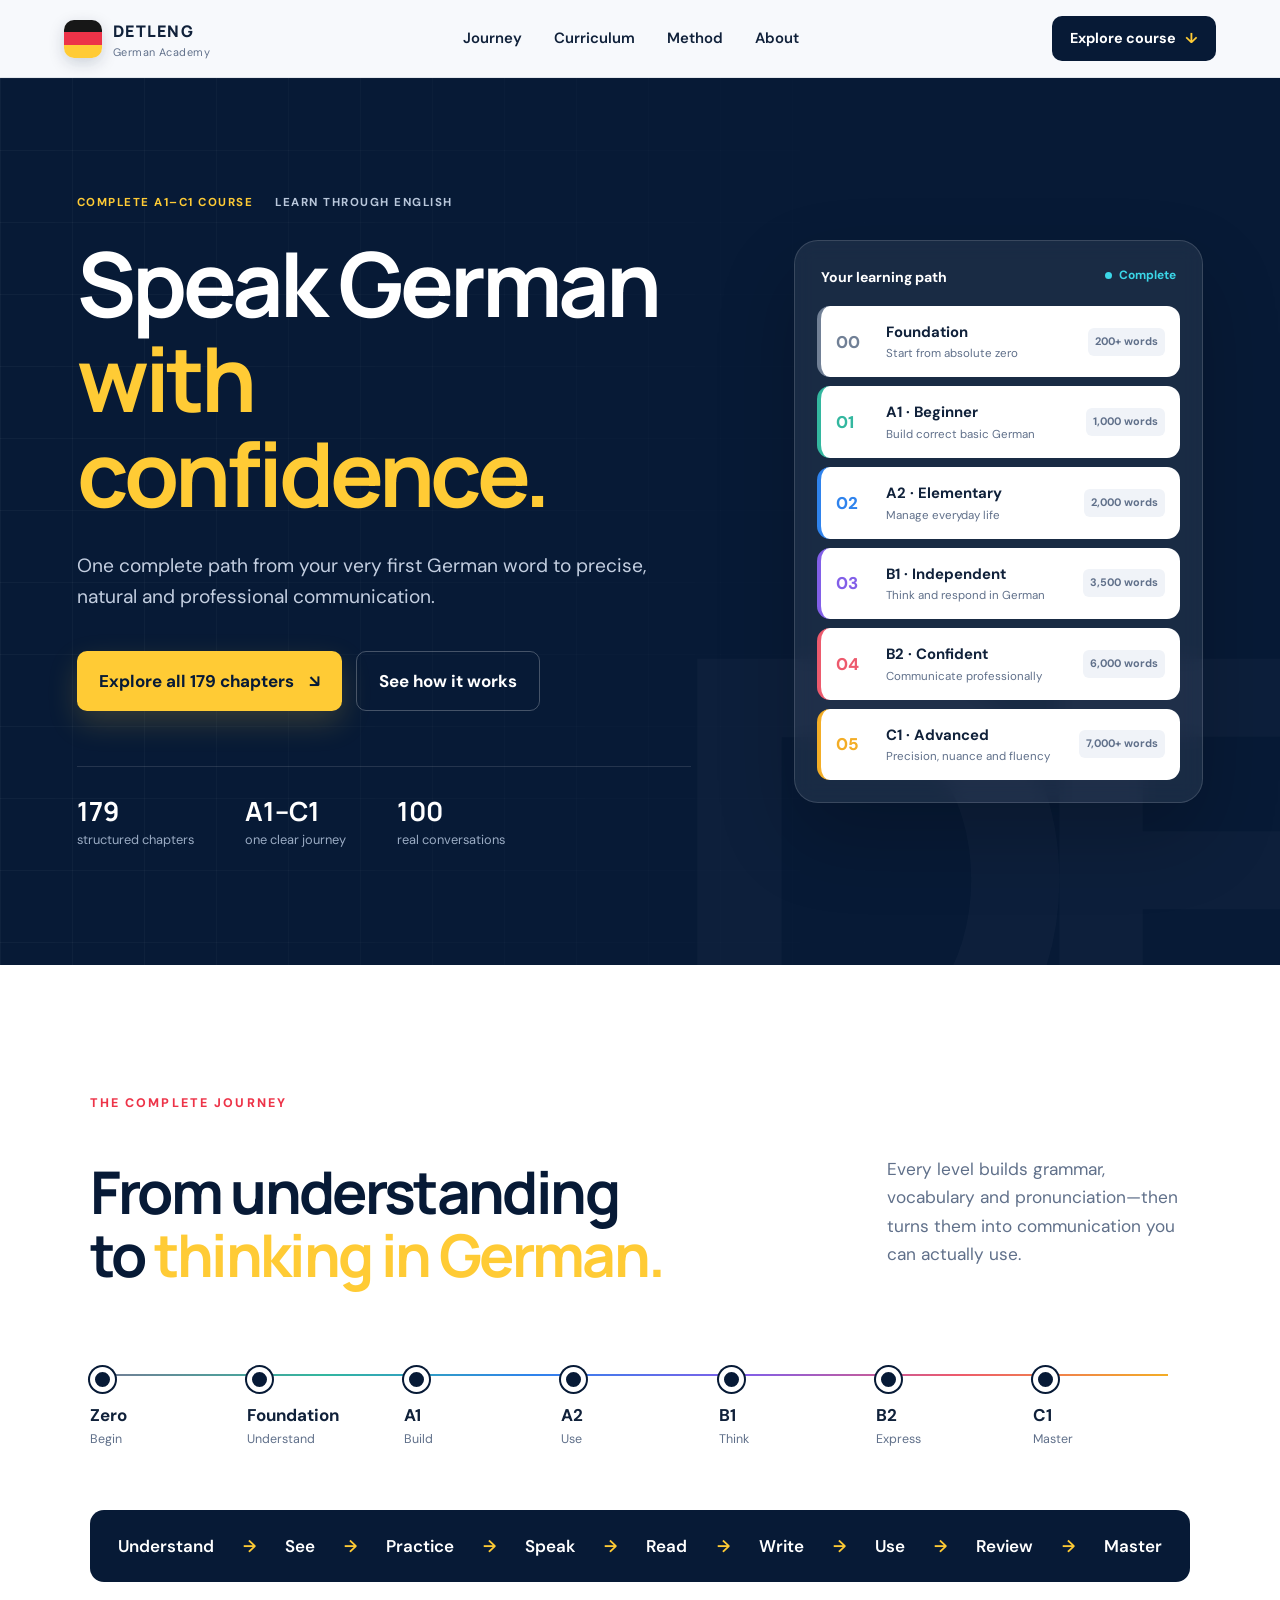
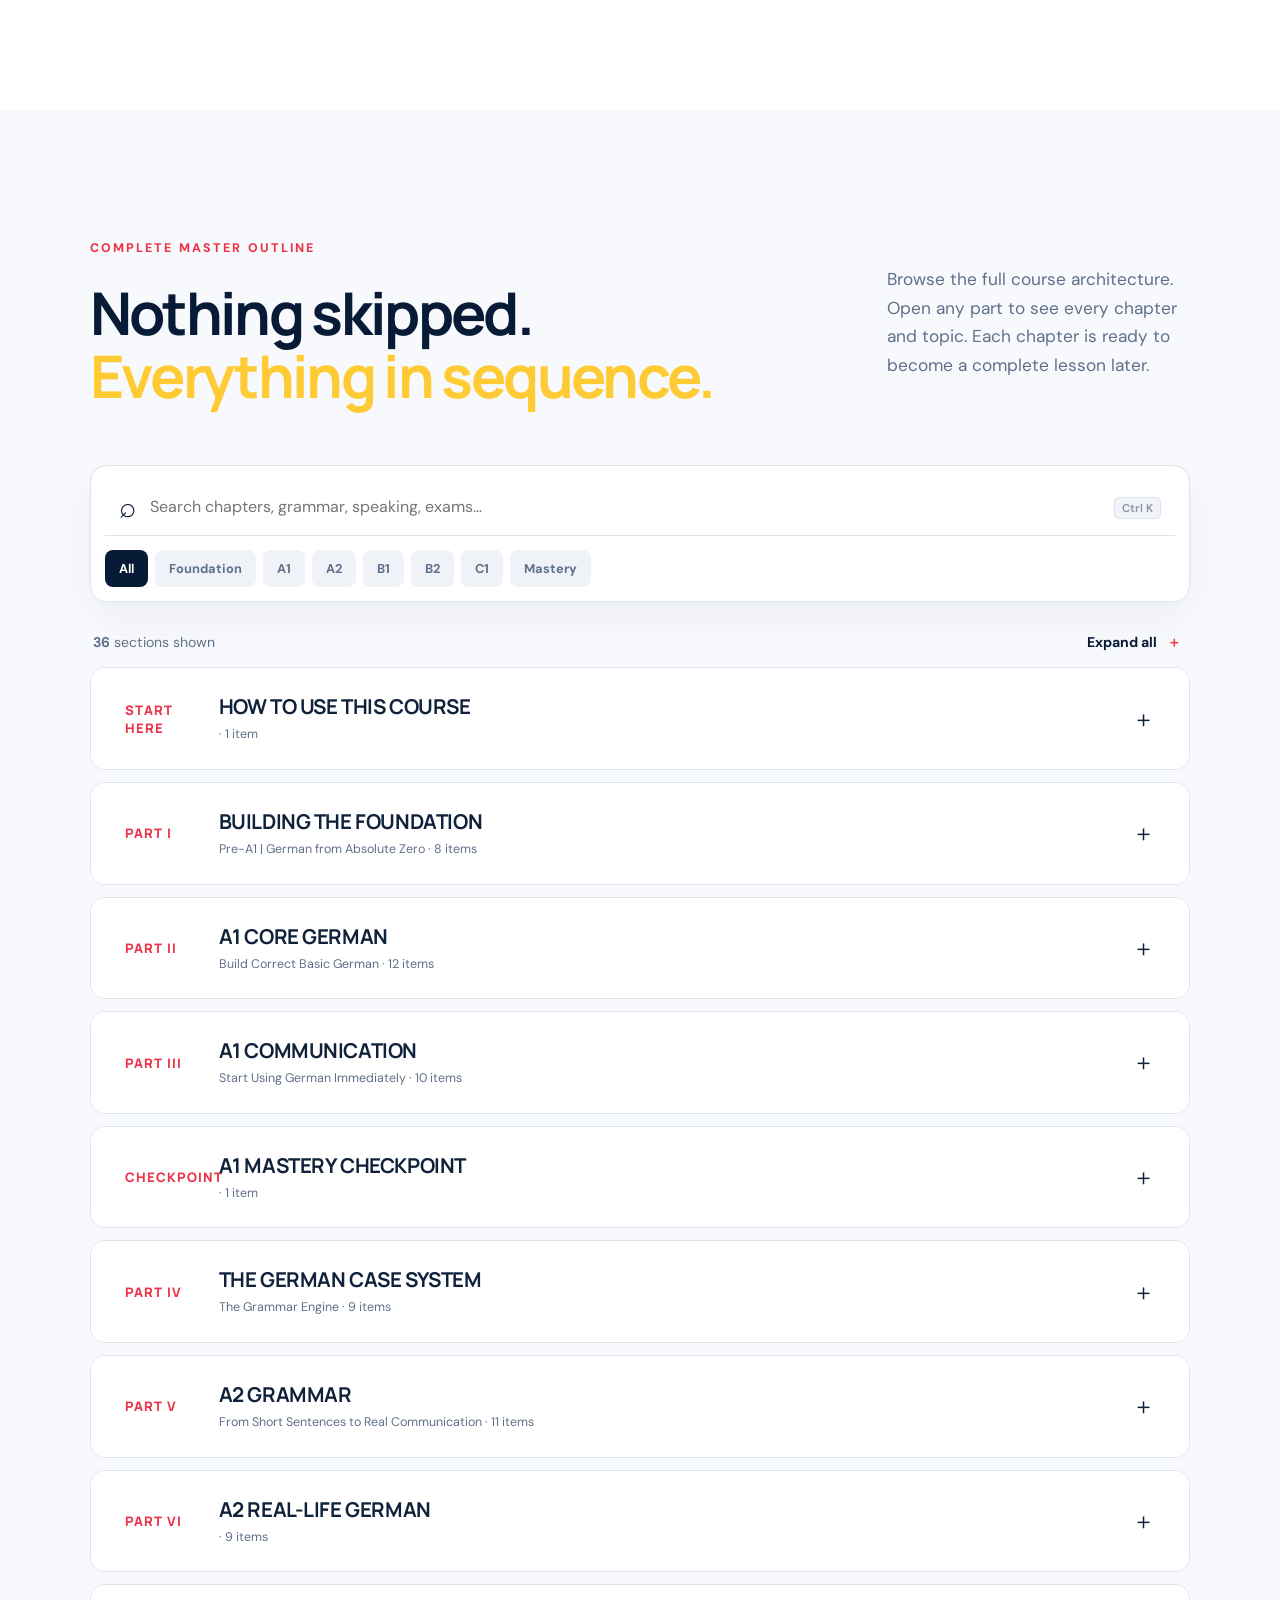
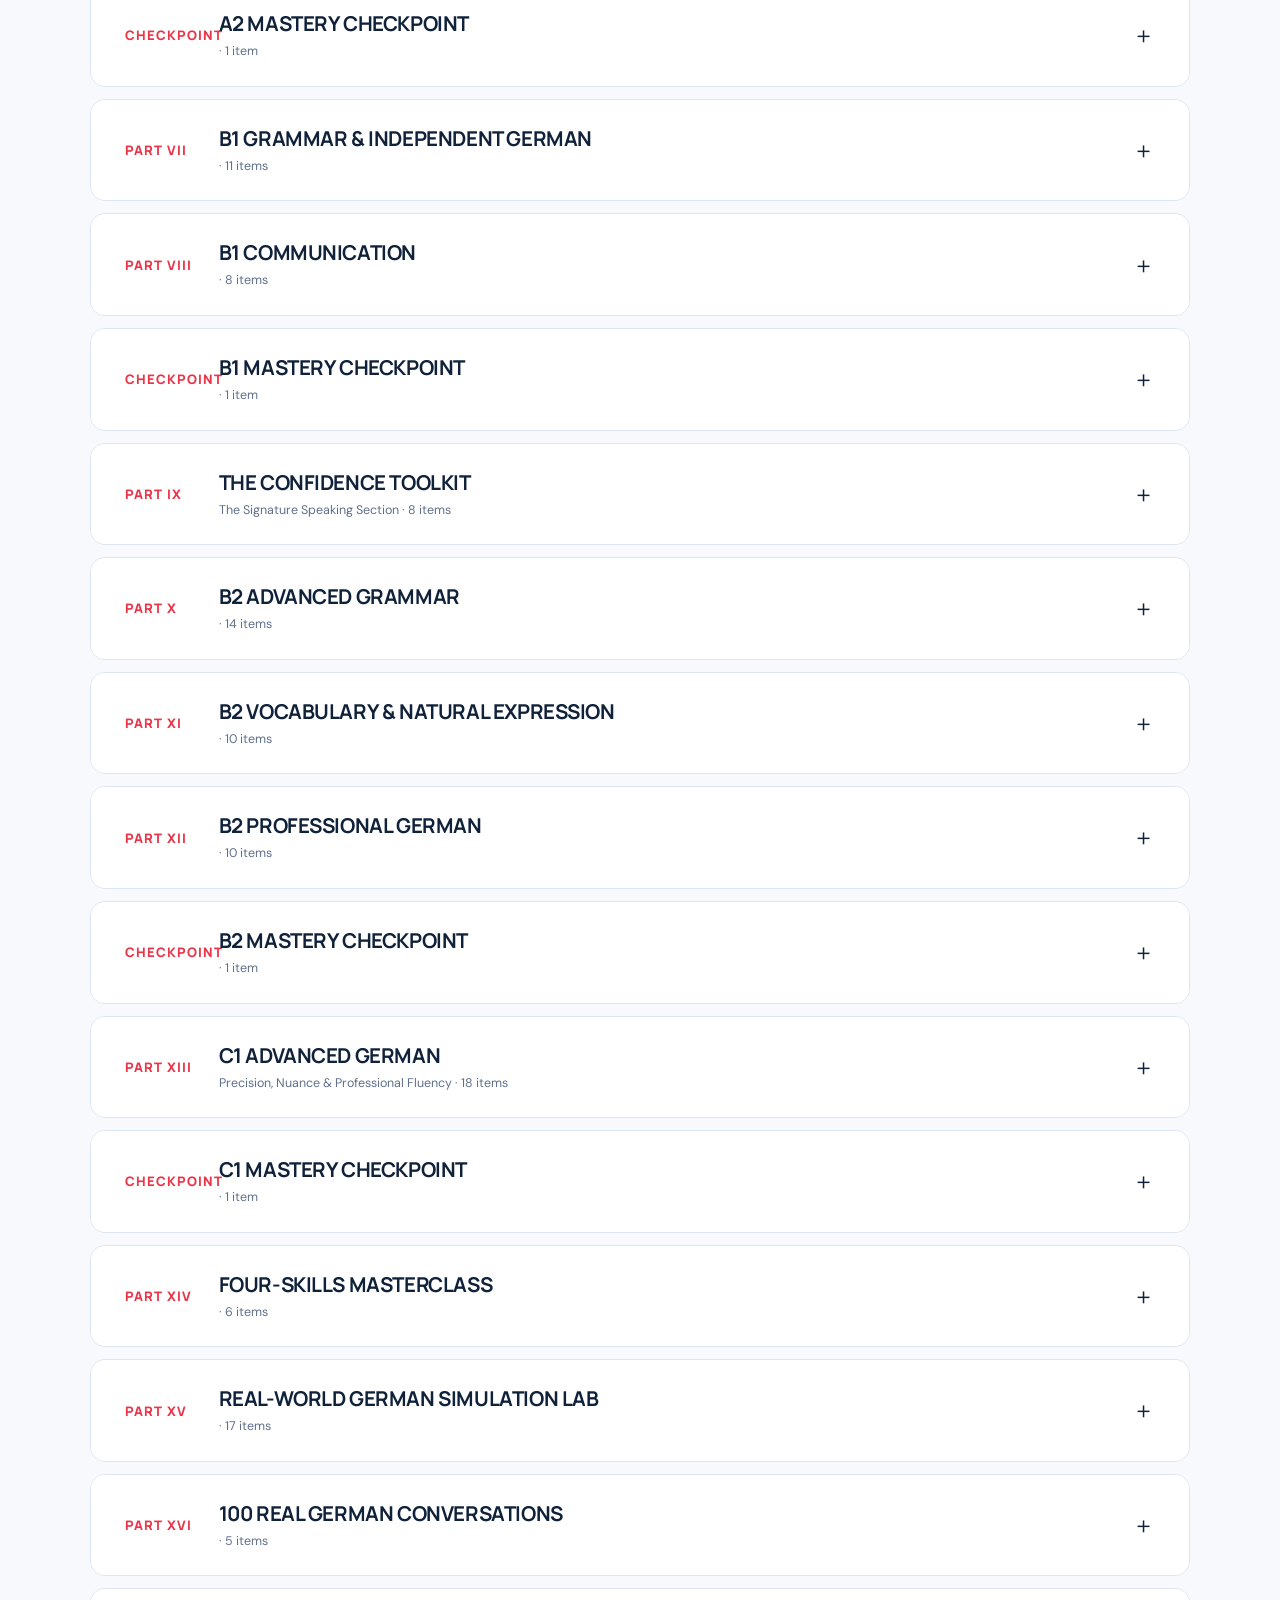
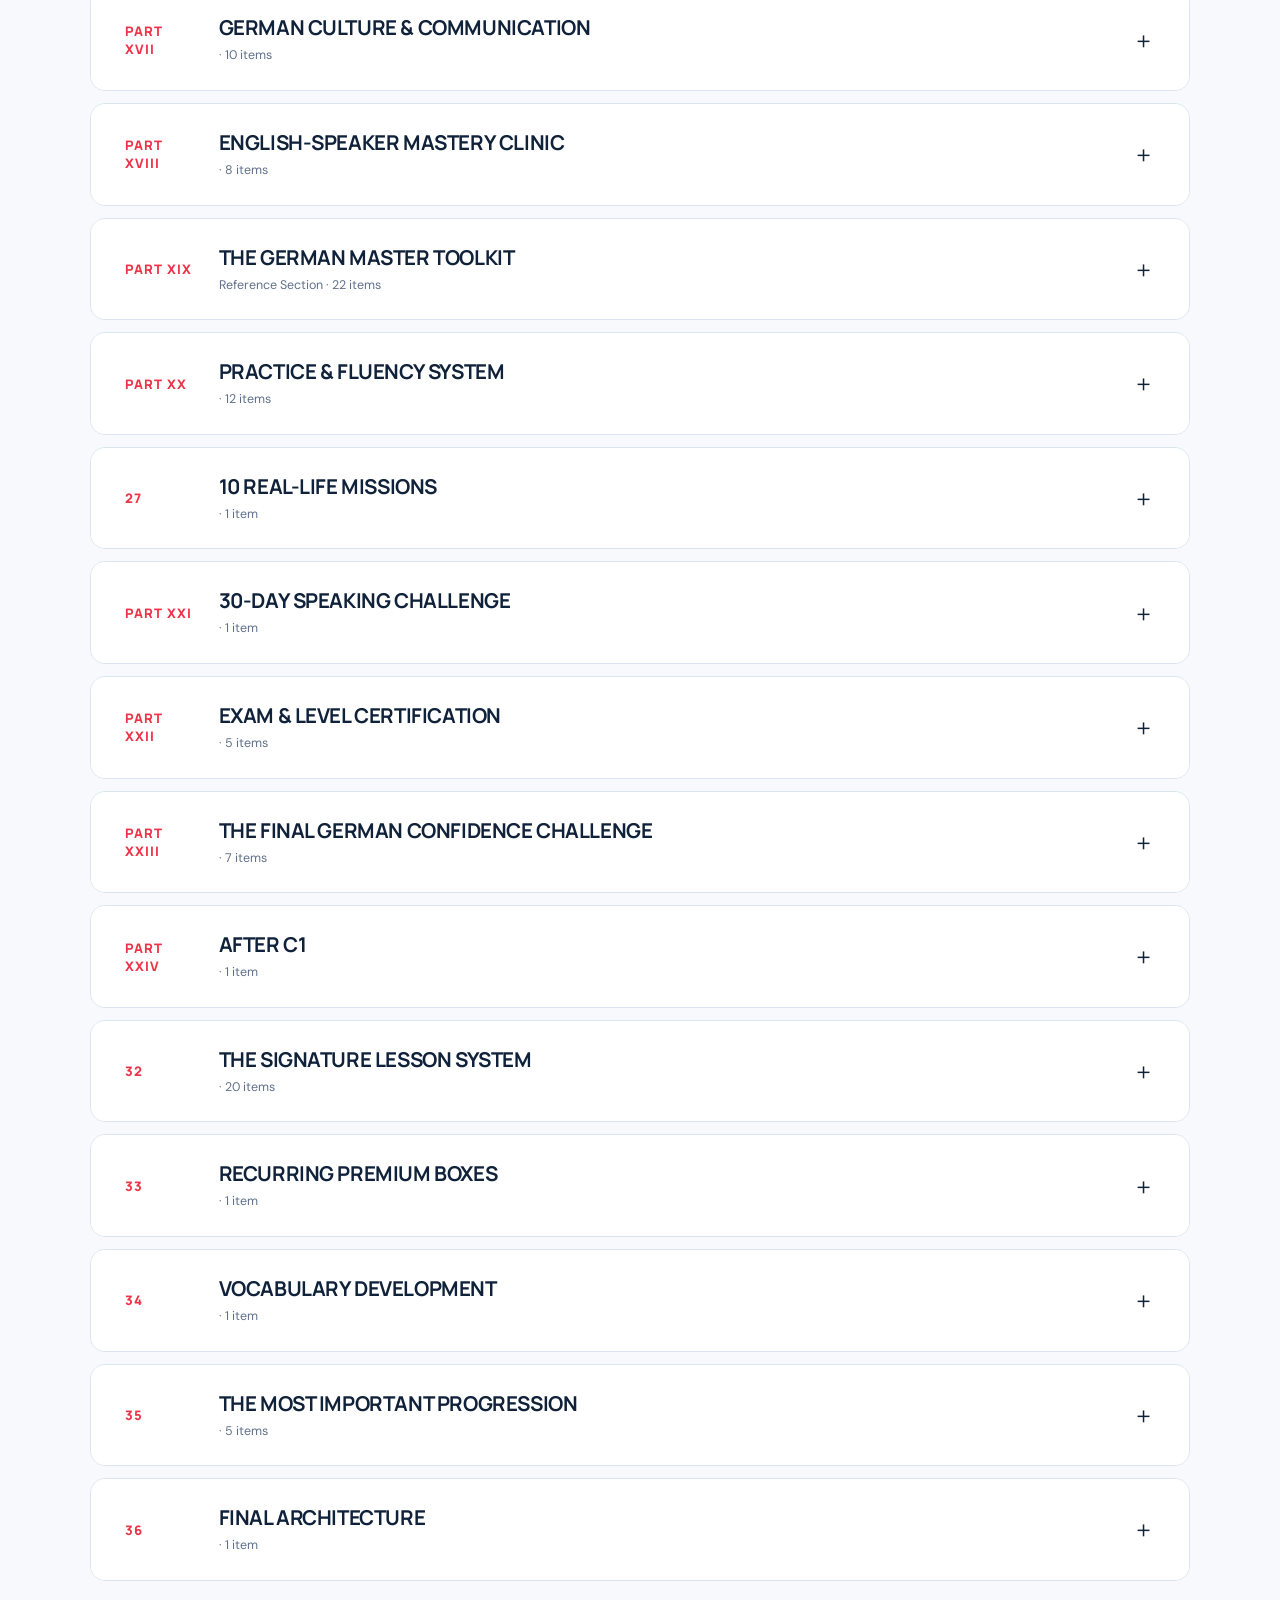
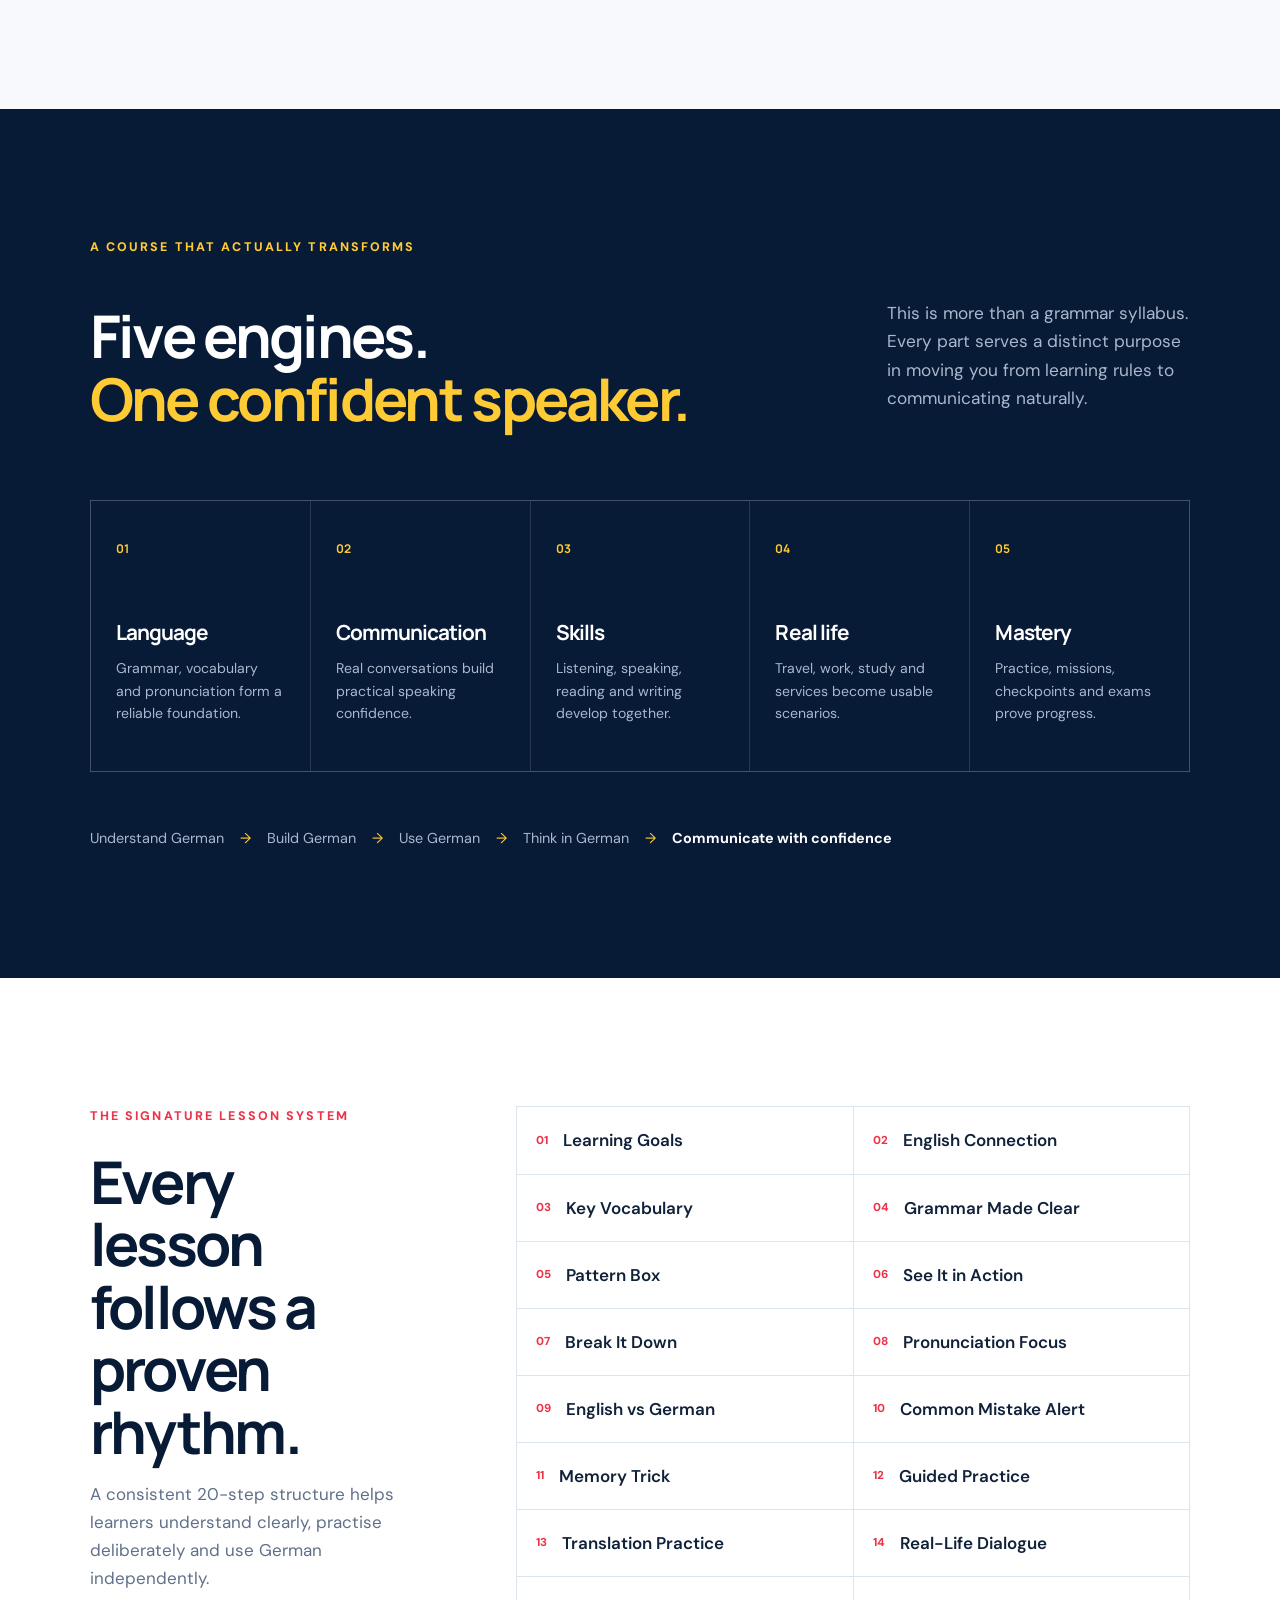
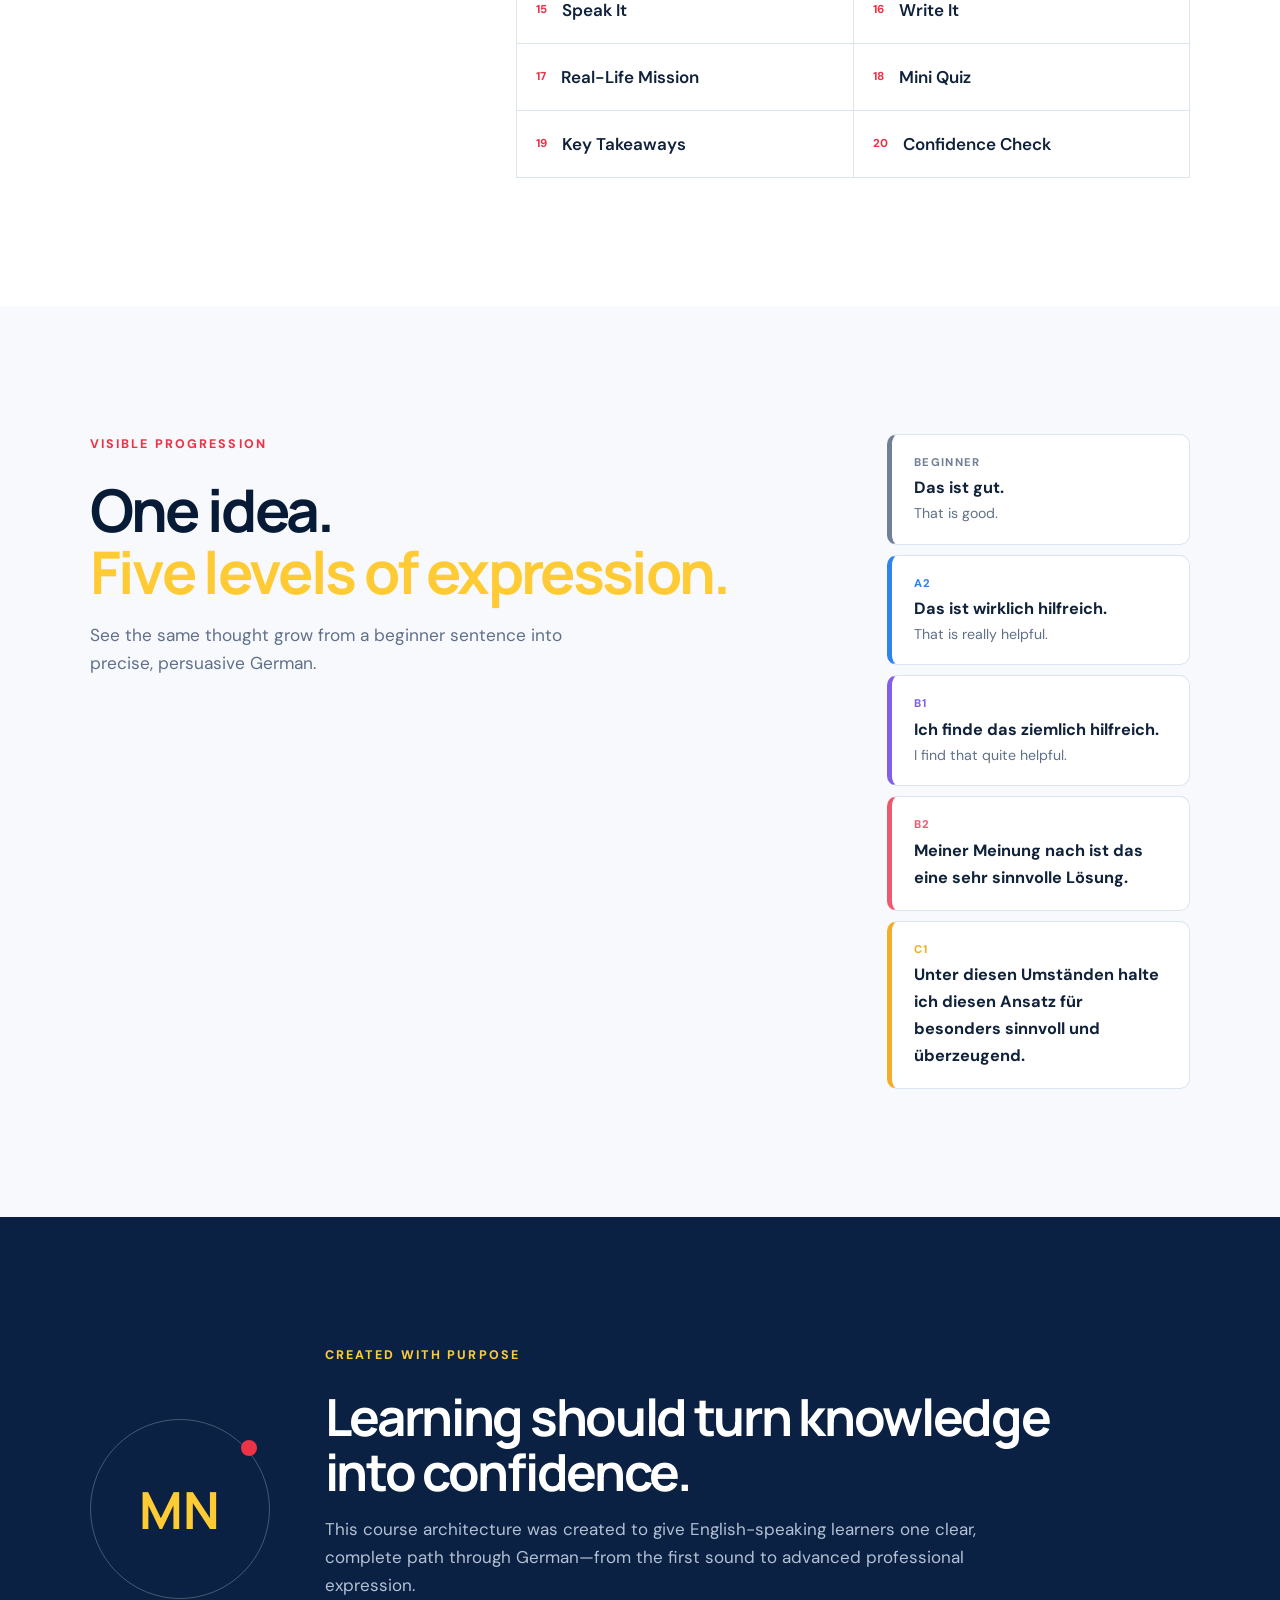
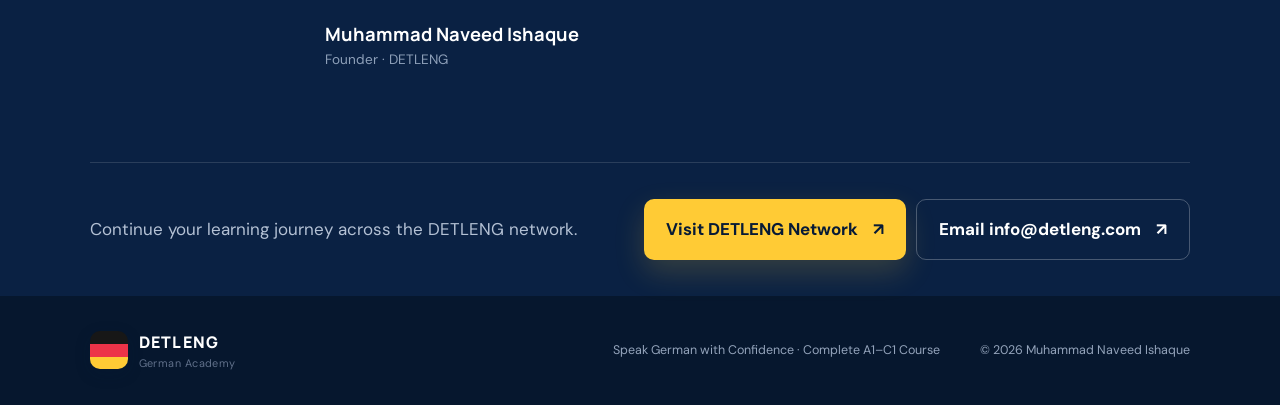
==== index.html @ 5bb96dc5 "Launch Speak German with Confidence A1-C1 course website" ====
<!doctype html>
<html lang="en">
<head>
  <meta charset="UTF-8">
  <meta name="viewport" content="width=device-width, initial-scale=1.0">
  <meta name="description" content="Speak German with Confidence — the complete A1–C1 German learning roadmap through English.">
  <meta name="theme-color" content="#071a36">
  <title>Speak German with Confidence | DETLENG</title>
  <link rel="preconnect" href="https://fonts.googleapis.com">
  <link rel="preconnect" href="https://fonts.gstatic.com" crossorigin>
  <link href="https://fonts.googleapis.com/css2?family=DM+Sans:wght@400;500;600;700&family=Manrope:wght@600;700;800&display=swap" rel="stylesheet">
  <link rel="icon" type="image/svg+xml" href="data:image/svg+xml,%3Csvg xmlns='http://www.w3.org/2000/svg' viewBox='0 0 64 64'%3E%3Crect width='64' height='64' rx='16' fill='%23071a36'/%3E%3Cpath d='M13 17h38v10H13z' fill='%23ffca28'/%3E%3Cpath d='M13 27h38v10H13z' fill='%23ef3340'/%3E%3Cpath d='M13 37h38v10H13z' fill='%23f8fafc'/%3E%3C/svg%3E">
  <link rel="stylesheet" href="styles.css">
</head>
<body>
  <a class="skip-link" href="#curriculum">Skip to course outline</a>
  <header class="site-header">
    <a class="brand" href="#top" aria-label="Speak German with Confidence home">
      <span class="brand-mark" aria-hidden="true"><i></i><i></i><i></i></span>
      <span><b>DETLENG</b><small>German Academy</small></span>
    </a>
    <nav aria-label="Primary navigation">
      <a href="#journey">Journey</a>
      <a href="#curriculum">Curriculum</a>
      <a href="#method">Method</a>
      <a href="#about">About</a>
    </nav>
    <a class="header-cta" href="#curriculum">Explore course <span>↓</span></a>
  </header>

  <main id="top">
    <section class="hero" aria-labelledby="hero-title">
      <div class="hero-grid" aria-hidden="true"></div>
      <div class="hero-copy">
        <div class="eyebrow"><span>Complete A1–C1 course</span><span>Learn through English</span></div>
        <h1 id="hero-title">Speak German<br><em>with confidence.</em></h1>
        <p class="hero-lead">One complete path from your very first German word to precise, natural and professional communication.</p>
        <div class="hero-actions">
          <a class="btn btn-primary" href="#curriculum">Explore all 179 chapters <span>↘</span></a>
          <a class="btn btn-ghost" href="#journey">See how it works</a>
        </div>
        <div class="hero-proof" aria-label="Course highlights">
          <div><strong>179</strong><span>structured chapters</span></div>
          <div><strong>A1–C1</strong><span>one clear journey</span></div>
          <div><strong>100</strong><span>real conversations</span></div>
        </div>
      </div>
      <aside class="hero-panel" aria-label="Learning path preview">
        <div class="panel-head"><span>Your learning path</span><span class="live-dot">Complete</span></div>
        <div class="level-stack">
          <div class="level-card foundation"><span>00</span><div><b>Foundation</b><small>Start from absolute zero</small></div><i>200+ words</i></div>
          <div class="level-card a1"><span>01</span><div><b>A1 · Beginner</b><small>Build correct basic German</small></div><i>1,000 words</i></div>
          <div class="level-card a2"><span>02</span><div><b>A2 · Elementary</b><small>Manage everyday life</small></div><i>2,000 words</i></div>
          <div class="level-card b1"><span>03</span><div><b>B1 · Independent</b><small>Think and respond in German</small></div><i>3,500 words</i></div>
          <div class="level-card b2"><span>04</span><div><b>B2 · Confident</b><small>Communicate professionally</small></div><i>6,000 words</i></div>
          <div class="level-card c1"><span>05</span><div><b>C1 · Advanced</b><small>Precision, nuance and fluency</small></div><i>7,000+ words</i></div>
        </div>
      </aside>
    </section>

    <section class="journey section" id="journey">
      <div class="section-kicker">The complete journey</div>
      <div class="journey-heading">
        <h2>From understanding<br>to <em>thinking in German.</em></h2>
        <p>Every level builds grammar, vocabulary and pronunciation—then turns them into communication you can actually use.</p>
      </div>
      <div class="journey-line" aria-label="Course journey">
        <div><b>Zero</b><span>Begin</span></div><div><b>Foundation</b><span>Understand</span></div><div><b>A1</b><span>Build</span></div><div><b>A2</b><span>Use</span></div><div><b>B1</b><span>Think</span></div><div><b>B2</b><span>Express</span></div><div><b>C1</b><span>Master</span></div>
      </div>
      <div class="cycle" aria-label="Learning cycle">
        <span>Understand</span><i>→</i><span>See</span><i>→</i><span>Practice</span><i>→</i><span>Speak</span><i>→</i><span>Read</span><i>→</i><span>Write</span><i>→</i><span>Use</span><i>→</i><span>Review</span><i>→</i><span>Master</span>
      </div>
    </section>

    <section class="curriculum section" id="curriculum">
      <div class="curriculum-intro">
        <div><div class="section-kicker">Complete master outline</div><h2>Nothing skipped.<br><em>Everything in sequence.</em></h2></div>
        <p>Browse the full course architecture. Open any part to see every chapter and topic. Each chapter is ready to become a complete lesson later.</p>
      </div>
      <div class="curriculum-toolbar">
        <label class="search-box"><span aria-hidden="true">⌕</span><input id="search" type="search" placeholder="Search chapters, grammar, speaking, exams…" aria-label="Search the course outline"><kbd>Ctrl K</kbd></label>
        <div class="filters" role="group" aria-label="Filter by level">
          <button class="filter active" data-filter="all">All</button>
          <button class="filter" data-filter="Foundation">Foundation</button>
          <button class="filter" data-filter="A1">A1</button>
          <button class="filter" data-filter="A2">A2</button>
          <button class="filter" data-filter="B1">B1</button>
          <button class="filter" data-filter="B2">B2</button>
          <button class="filter" data-filter="C1">C1</button>
          <button class="filter" data-filter="Mastery">Mastery</button>
        </div>
      </div>
      <div class="outline-meta"><p><strong id="visible-count">24</strong> sections shown</p><button id="expand-all" type="button">Expand all <span>＋</span></button></div>
      <div id="outline" class="outline-list" aria-live="polite"></div>
      <div id="no-results" class="no-results" hidden><b>No matching chapter found.</b><span>Try a different keyword or level.</span></div>
    </section>

    <section class="engines section" id="method">
      <div class="section-kicker light">A course that actually transforms</div>
      <div class="engines-head"><h2>Five engines.<br><em>One confident speaker.</em></h2><p>This is more than a grammar syllabus. Every part serves a distinct purpose in moving you from learning rules to communicating naturally.</p></div>
      <div class="engine-grid">
        <article><span>01</span><h3>Language</h3><p>Grammar, vocabulary and pronunciation form a reliable foundation.</p></article>
        <article><span>02</span><h3>Communication</h3><p>Real conversations build practical speaking confidence.</p></article>
        <article><span>03</span><h3>Skills</h3><p>Listening, speaking, reading and writing develop together.</p></article>
        <article><span>04</span><h3>Real life</h3><p>Travel, work, study and services become usable scenarios.</p></article>
        <article><span>05</span><h3>Mastery</h3><p>Practice, missions, checkpoints and exams prove progress.</p></article>
      </div>
      <div class="transformation"><span>Understand German</span><i>→</i><span>Build German</span><i>→</i><span>Use German</span><i>→</i><span>Think in German</span><i>→</i><strong>Communicate with confidence</strong></div>
    </section>

    <section class="lesson-system section">
      <div class="lesson-copy"><div class="section-kicker">The signature lesson system</div><h2>Every lesson follows a proven rhythm.</h2><p>A consistent 20-step structure helps learners understand clearly, practise deliberately and use German independently.</p></div>
      <div class="lesson-steps" id="lesson-steps"></div>
    </section>

    <section class="progression section">
      <div class="progression-copy"><div class="section-kicker">Visible progression</div><h2>One idea.<br><em>Five levels of expression.</em></h2><p>See the same thought grow from a beginner sentence into precise, persuasive German.</p></div>
      <div class="sentence-ladder">
        <div><span>Beginner</span><b>Das ist gut.</b><small>That is good.</small></div>
        <div><span>A2</span><b>Das ist wirklich hilfreich.</b><small>That is really helpful.</small></div>
        <div><span>B1</span><b>Ich finde das ziemlich hilfreich.</b><small>I find that quite helpful.</small></div>
        <div><span>B2</span><b>Meiner Meinung nach ist das eine sehr sinnvolle Lösung.</b></div>
        <div><span>C1</span><b>Unter diesen Umständen halte ich diesen Ansatz für besonders sinnvoll und überzeugend.</b></div>
      </div>
    </section>

    <section class="about section" id="about">
      <div class="about-card">
        <div class="founder-mark">MN</div>
        <div><div class="section-kicker light">Created with purpose</div><h2>Learning should turn knowledge into confidence.</h2><p>This course architecture was created to give English-speaking learners one clear, complete path through German—from the first sound to advanced professional expression.</p><h3>Muhammad Naveed Ishaque</h3><span>Founder · DETLENG</span></div>
      </div>
      <div class="contact-card"><p>Continue your learning journey across the DETLENG network.</p><div><a class="btn btn-primary" href="https://network.detleng.com" target="_blank" rel="noopener noreferrer">Visit DETLENG Network <span>↗</span></a><a class="btn btn-outline-light" href="mailto:info@detleng.com?subject=German%20Course%20Enquiry%20%E2%80%94%20Speak%20German%20with%20Confidence&body=Dear%20Muhammad%20Naveed%20Ishaque%2C%0A%0AI%20would%20like%20to%20learn%20more%20about%20the%20Speak%20German%20with%20Confidence%20course.%0A%0AKind%20regards%2C">Email info@detleng.com <span>↗</span></a></div></div>
    </section>
  </main>

  <footer><a class="brand footer-brand" href="#top"><span class="brand-mark"><i></i><i></i><i></i></span><span><b>DETLENG</b><small>German Academy</small></span></a><p>Speak German with Confidence · Complete A1–C1 Course</p><p>© <span id="year"></span> Muhammad Naveed Ishaque</p></footer>
  <button class="back-top" type="button" aria-label="Back to top">↑</button>
  <script src="course-data.js"></script>
  <script src="app.js"></script>
</body>
</html>
---- styles.css ----
:root{--navy:#071a36;--navy-2:#0c274d;--ink:#10213a;--muted:#60708a;--paper:#f7f9fc;--white:#fff;--gold:#ffcb35;--red:#ed3348;--blue:#2868f0;--cyan:#3bd7e8;--line:#dce4ef;--shadow:0 24px 80px rgba(7,26,54,.14)}*{box-sizing:border-box}html{scroll-behavior:smooth;scroll-padding-top:90px}body{margin:0;background:var(--paper);color:var(--ink);font-family:'DM Sans',sans-serif;font-size:17px;line-height:1.65}a{color:inherit;text-decoration:none}button,input{font:inherit}.skip-link{position:fixed;left:16px;top:-80px;background:var(--gold);color:var(--navy);padding:10px 18px;z-index:1000;font-weight:700}.skip-link:focus{top:12px}.site-header{height:78px;display:flex;align-items:center;justify-content:space-between;padding:0 clamp(20px,5vw,80px);background:rgba(247,249,252,.92);backdrop-filter:blur(18px);border-bottom:1px solid rgba(7,26,54,.08);position:sticky;top:0;z-index:100}.brand{display:flex;align-items:center;gap:11px}.brand-mark{width:38px;height:38px;border-radius:10px;overflow:hidden;display:flex;flex-direction:column;box-shadow:0 5px 16px rgba(7,26,54,.18)}.brand-mark i{flex:1}.brand-mark i:nth-child(1){background:#171717}.brand-mark i:nth-child(2){background:var(--red)}.brand-mark i:nth-child(3){background:var(--gold)}.brand>span:last-child{display:flex;flex-direction:column;line-height:1}.brand b{font:800 1rem 'Manrope',sans-serif;letter-spacing:.08em}.brand small{font-size:.68rem;color:var(--muted);margin-top:5px;letter-spacing:.04em}.site-header nav{display:flex;gap:32px;font-size:.93rem;font-weight:600}.site-header nav a{position:relative}.site-header nav a:after{content:"";position:absolute;left:0;right:100%;bottom:-8px;height:2px;background:var(--red);transition:.25s}.site-header nav a:hover:after{right:0}.header-cta{background:var(--navy);color:white;padding:11px 18px;border-radius:10px;font-weight:700;font-size:.9rem}.header-cta span{color:var(--gold);margin-left:6px}.hero{min-height:calc(100vh - 78px);background:var(--navy);color:white;position:relative;overflow:hidden;padding:clamp(70px,9vw,130px) clamp(22px,6vw,100px);display:grid;grid-template-columns:minmax(0,1.2fr) minmax(370px,.8fr);gap:8vw;align-items:center}.hero:before{content:"DE";position:absolute;right:-.04em;bottom:-.34em;font:800 min(48vw,740px)/1 'Manrope';color:rgba(255,255,255,.025);letter-spacing:-.12em}.hero-grid{position:absolute;inset:0;background-image:linear-gradient(rgba(255,255,255,.035) 1px,transparent 1px),linear-gradient(90deg,rgba(255,255,255,.035) 1px,transparent 1px);background-size:72px 72px;mask-image:linear-gradient(to right,black,transparent 75%)}.hero-copy,.hero-panel{position:relative;z-index:1}.eyebrow{display:flex;gap:22px;text-transform:uppercase;letter-spacing:.13em;font-size:.72rem;font-weight:700;color:#b9c7db}.eyebrow span:first-child{color:var(--gold)}h1,h2,h3{font-family:'Manrope',sans-serif;margin:0;line-height:1.06;letter-spacing:-.045em}.hero h1{font-size:clamp(3.5rem,7vw,7.7rem);max-width:900px;margin:24px 0 30px}.hero h1 em,.section h2 em{color:var(--gold);font-style:normal}.hero-lead{font-size:clamp(1.1rem,1.5vw,1.35rem);line-height:1.6;color:#c3cee0;max-width:680px}.hero-actions{display:flex;gap:14px;flex-wrap:wrap;margin:38px 0 55px}.btn{display:inline-flex;align-items:center;justify-content:center;gap:15px;padding:15px 22px;border-radius:10px;font-weight:700;transition:transform .2s,box-shadow .2s,background .2s}.btn:hover{transform:translateY(-2px)}.btn-primary{background:var(--gold);color:var(--navy);box-shadow:0 12px 30px rgba(255,203,53,.18)}.btn-primary:hover{box-shadow:0 16px 36px rgba(255,203,53,.28)}.btn-ghost{border:1px solid rgba(255,255,255,.25);color:white}.hero-proof{display:flex;gap:clamp(24px,4vw,60px);padding-top:26px;border-top:1px solid rgba(255,255,255,.12)}.hero-proof div{display:flex;flex-direction:column}.hero-proof strong{font:700 1.65rem 'Manrope'}.hero-proof span{font-size:.8rem;color:#9bacc4}.hero-panel{background:rgba(255,255,255,.075);border:1px solid rgba(255,255,255,.14);border-radius:24px;padding:22px;box-shadow:0 35px 80px rgba(0,0,0,.2);backdrop-filter:blur(10px)}.panel-head{display:flex;justify-content:space-between;font-weight:700;font-size:.88rem;padding:3px 4px 17px}.live-dot{color:var(--cyan);font-size:.75rem}.live-dot:before{content:"";display:inline-block;width:7px;height:7px;border-radius:50%;background:var(--cyan);margin-right:7px}.level-stack{display:grid;gap:9px}.level-card{background:white;color:var(--ink);border-radius:13px;padding:14px 15px;display:grid;grid-template-columns:38px 1fr auto;align-items:center;gap:12px;border-left:4px solid var(--level)}.level-card>span{font-weight:800;color:var(--level)}.level-card div{display:flex;flex-direction:column}.level-card b{font-size:.93rem}.level-card small{font-size:.72rem;color:var(--muted)}.level-card i{font-style:normal;font-size:.68rem;font-weight:700;color:var(--muted);background:#f0f3f8;padding:5px 7px;border-radius:6px}.foundation{--level:#718096}.a1{--level:#33b79f}.a2{--level:#2f83ed}.b1{--level:#825fe8}.b2{--level:#ed5a6d}.c1{--level:#f3ad26}.section{padding:clamp(75px,10vw,150px) clamp(22px,7vw,120px)}.section-kicker{text-transform:uppercase;color:var(--red);font-weight:800;font-size:.78rem;letter-spacing:.17em;margin-bottom:24px}.section-kicker.light{color:var(--gold)}.section h2{font-size:clamp(2.4rem,4.6vw,5.3rem);color:var(--navy)}.journey{background:white}.journey-heading,.curriculum-intro,.engines-head,.progression{display:grid;grid-template-columns:1.4fr .6fr;gap:7vw;align-items:end}.journey-heading p,.curriculum-intro p,.engines-head p,.progression-copy p{color:var(--muted);font-size:1.08rem;max-width:500px}.journey-line{display:grid;grid-template-columns:repeat(7,1fr);margin-top:75px;position:relative}.journey-line:before{content:"";position:absolute;top:13px;left:2%;right:2%;height:2px;background:linear-gradient(90deg,#718096,#33b79f,#2f83ed,#825fe8,#ed5a6d,#f3ad26)}.journey-line div{position:relative;padding-top:40px}.journey-line div:before{content:"";position:absolute;top:6px;left:0;width:15px;height:15px;border-radius:50%;background:var(--navy);border:5px solid white;box-shadow:0 0 0 2px var(--navy)}.journey-line b,.journey-line span{display:block}.journey-line span{font-size:.78rem;color:var(--muted)}.cycle{margin-top:60px;background:var(--navy);color:white;border-radius:14px;padding:22px 28px;display:flex;align-items:center;justify-content:space-between;gap:12px;overflow:auto;font-weight:600;white-space:nowrap}.cycle i{color:var(--gold);font-style:normal}.curriculum{background:var(--paper)}.curriculum-intro{align-items:center}.curriculum-toolbar{margin-top:58px;background:white;border:1px solid var(--line);border-radius:16px;padding:14px;box-shadow:0 15px 40px rgba(7,26,54,.05)}.search-box{height:56px;display:flex;align-items:center;gap:12px;padding:0 14px;border-bottom:1px solid var(--line)}.search-box>span{font-size:1.8rem}.search-box input{border:0;outline:0;flex:1;font-size:1rem;color:var(--ink);min-width:0}.search-box kbd{font:600 .7rem 'DM Sans';color:#8793a6;background:#f0f3f7;border:1px solid #dce3ed;border-radius:5px;padding:3px 7px}.filters{display:flex;gap:7px;flex-wrap:wrap;padding:14px 0 0}.filter{border:0;background:#eff3f8;color:var(--muted);border-radius:8px;padding:8px 14px;font-weight:700;font-size:.8rem;cursor:pointer}.filter.active{background:var(--navy);color:white}.outline-meta{display:flex;justify-content:space-between;align-items:center;margin:28px 3px 12px;color:var(--muted);font-size:.88rem}.outline-meta p{margin:0}.outline-meta button{border:0;background:none;color:var(--navy);font-weight:700;cursor:pointer}.outline-meta button span{color:var(--red);margin-left:7px}.outline-list{display:grid;gap:12px}.part{background:white;border:1px solid var(--line);border-radius:15px;overflow:hidden;transition:box-shadow .2s,border .2s}.part:hover{border-color:#bdc9d9}.part.open{box-shadow:0 18px 55px rgba(7,26,54,.08);border-color:#afbed2}.part-head{width:100%;border:0;background:white;padding:24px clamp(18px,3vw,34px);display:grid;grid-template-columns:72px 1fr auto;gap:22px;text-align:left;align-items:center;cursor:pointer;color:var(--ink)}.part-no{font:800 .82rem 'Manrope';color:var(--red);letter-spacing:.08em}.part-title b{display:block;font:700 clamp(1.05rem,1.6vw,1.3rem) 'Manrope';letter-spacing:-.02em}.part-title small{display:block;color:var(--muted);font-size:.78rem;margin-top:4px}.part-head .toggle{font-size:1.45rem;font-weight:300;transition:transform .25s}.part.open .toggle{transform:rotate(45deg)}.part-body{display:none;padding:0 clamp(18px,3vw,34px) 28px;margin-left:94px}.part.open .part-body{display:block}.chapter{padding:18px 0;border-top:1px solid var(--line);display:grid;grid-template-columns:minmax(0,1fr) auto;gap:20px}.chapter h3{font-family:'DM Sans';font-size:1rem;letter-spacing:0;line-height:1.4}.chapter ul{margin:10px 0 0;padding:0;display:flex;flex-wrap:wrap;gap:7px;list-style:none}.chapter li{font-size:.78rem;color:#53627a;background:#f1f4f8;border-radius:7px;padding:5px 9px}.chapter .chapter-no{font-size:.72rem;color:#8b98aa;font-weight:700;white-space:nowrap;margin-top:3px}.no-results{text-align:center;padding:70px 20px;background:white;border:1px dashed #c8d2e0;border-radius:15px}.no-results b,.no-results span{display:block}.no-results span{color:var(--muted);margin-top:5px}.engines{background:var(--navy);color:white}.engines h2{color:white}.engines-head p{color:#aab8cd}.engine-grid{display:grid;grid-template-columns:repeat(5,1fr);gap:1px;background:rgba(255,255,255,.13);border:1px solid rgba(255,255,255,.13);margin-top:70px}.engine-grid article{background:var(--navy);padding:32px 25px;min-height:260px}.engine-grid span{color:var(--gold);font:700 .75rem 'Manrope'}.engine-grid h3{font-size:1.3rem;margin:60px 0 13px}.engine-grid p{font-size:.88rem;color:#aab8cd;line-height:1.6}.transformation{margin-top:55px;display:flex;gap:16px;align-items:center;flex-wrap:wrap;color:#aab8cd;font-size:.9rem}.transformation i{color:var(--gold);font-style:normal}.transformation strong{color:white}.lesson-system{background:white;display:grid;grid-template-columns:.65fr 1.35fr;gap:8vw}.lesson-copy{position:sticky;top:120px;align-self:start}.lesson-copy p{color:var(--muted);max-width:450px}.lesson-steps{display:grid;grid-template-columns:1fr 1fr;border-top:1px solid var(--line);border-left:1px solid var(--line)}.lesson-step{padding:19px;border-right:1px solid var(--line);border-bottom:1px solid var(--line);display:flex;gap:15px;align-items:center;font-weight:600}.lesson-step span{color:var(--red);font-size:.72rem;font-weight:800}.progression{background:var(--paper);align-items:start}.sentence-ladder{display:grid;gap:10px}.sentence-ladder div{background:white;border:1px solid var(--line);border-left:5px solid var(--accent,var(--navy));border-radius:10px;padding:18px 22px;display:flex;flex-direction:column}.sentence-ladder div:nth-child(1){--accent:#718096}.sentence-ladder div:nth-child(2){--accent:#2f83ed}.sentence-ladder div:nth-child(3){--accent:#825fe8}.sentence-ladder div:nth-child(4){--accent:#ed5a6d}.sentence-ladder div:nth-child(5){--accent:#f3ad26}.sentence-ladder span{font-size:.7rem;text-transform:uppercase;letter-spacing:.12em;font-weight:800;color:var(--accent)}.sentence-ladder b{font-size:1.02rem;margin-top:4px}.sentence-ladder small{color:var(--muted)}.about{background:#0a2143;color:white;padding-bottom:0}.about-card{display:grid;grid-template-columns:180px 1fr;gap:55px;align-items:center;max-width:1000px}.founder-mark{width:180px;height:180px;border:1px solid rgba(255,255,255,.25);border-radius:50%;display:grid;place-items:center;font:700 3.2rem 'Manrope';color:var(--gold);position:relative}.founder-mark:after{content:"";position:absolute;width:16px;height:16px;border-radius:50%;background:var(--red);right:12px;top:20px}.about-card h2{color:white;font-size:clamp(2.3rem,4vw,4.4rem)}.about-card p{color:#b4c1d4;max-width:720px}.about-card h3{font-size:1.15rem;margin-top:26px;letter-spacing:0}.about-card span{color:#8ea0b9;font-size:.85rem}.contact-card{margin-top:90px;padding:35px 0;border-top:1px solid rgba(255,255,255,.13);display:flex;align-items:center;justify-content:space-between;gap:20px}.contact-card p{color:#b4c1d4}.contact-card>div{display:flex;gap:10px;flex-wrap:wrap}.btn-outline-light{border:1px solid rgba(255,255,255,.25);color:white}footer{background:#06172e;color:#94a4bb;display:grid;grid-template-columns:1fr auto auto;gap:40px;align-items:center;padding:32px clamp(22px,7vw,120px);font-size:.78rem}.footer-brand{color:white}.back-top{position:fixed;right:24px;bottom:24px;width:45px;height:45px;border:0;border-radius:50%;background:var(--gold);color:var(--navy);font-weight:800;box-shadow:0 10px 28px rgba(7,26,54,.2);cursor:pointer;opacity:0;pointer-events:none;transform:translateY(12px);transition:.2s;z-index:20}.back-top.visible{opacity:1;pointer-events:auto;transform:none}@media(max-width:1050px){.hero{grid-template-columns:1fr}.hero-panel{max-width:670px}.engine-grid{grid-template-columns:repeat(2,1fr)}.journey-heading,.curriculum-intro,.engines-head,.progression{grid-template-columns:1fr}.lesson-system{grid-template-columns:1fr}.lesson-copy{position:static}.site-header nav{display:none}}@media(max-width:720px){body{font-size:16px}.site-header{height:68px;padding:0 16px}.header-cta{font-size:0;padding:10px 13px}.header-cta span{font-size:1rem;margin:0}.hero{min-height:auto;padding-top:70px;grid-template-columns:minmax(0,1fr)}.hero h1{font-size:clamp(3.1rem,16vw,5.2rem)}.hero-proof{gap:20px}.hero-proof strong{font-size:1.25rem}.hero-panel{padding:14px}.level-card{grid-template-columns:32px 1fr}.level-card i{display:none}.section{padding:72px 20px}.section h2{font-size:clamp(2.25rem,11vw,3.6rem)}.journey-line{grid-template-columns:1fr 1fr;gap:24px;margin-top:45px}.journey-line:before{display:none}.journey-line div{padding:0 0 0 22px}.journey-line div:before{top:5px;width:8px;height:8px;border-width:3px}.cycle{justify-content:flex-start}.curriculum-toolbar{padding:10px}.filters{flex-wrap:nowrap;overflow:auto;padding-bottom:3px}.search-box kbd{display:none}.part-head{grid-template-columns:48px 1fr auto;gap:10px;padding:19px 15px}.part-body{margin-left:0;padding:0 15px 20px}.chapter{grid-template-columns:1fr}.chapter-no{display:none}.engine-grid{grid-template-columns:1fr}.engine-grid article{min-height:180px}.engine-grid h3{margin-top:35px}.lesson-steps{grid-template-columns:1fr}.about-card{grid-template-columns:1fr;gap:30px}.founder-mark{width:120px;height:120px;font-size:2.2rem}.contact-card{align-items:flex-start;flex-direction:column}.contact-card>div,.contact-card .btn{width:100%}footer{grid-template-columns:1fr;gap:16px;text-align:left}.back-top{right:14px;bottom:14px}}
@media(prefers-reduced-motion:reduce){html{scroll-behavior:auto}*{transition:none!important}}
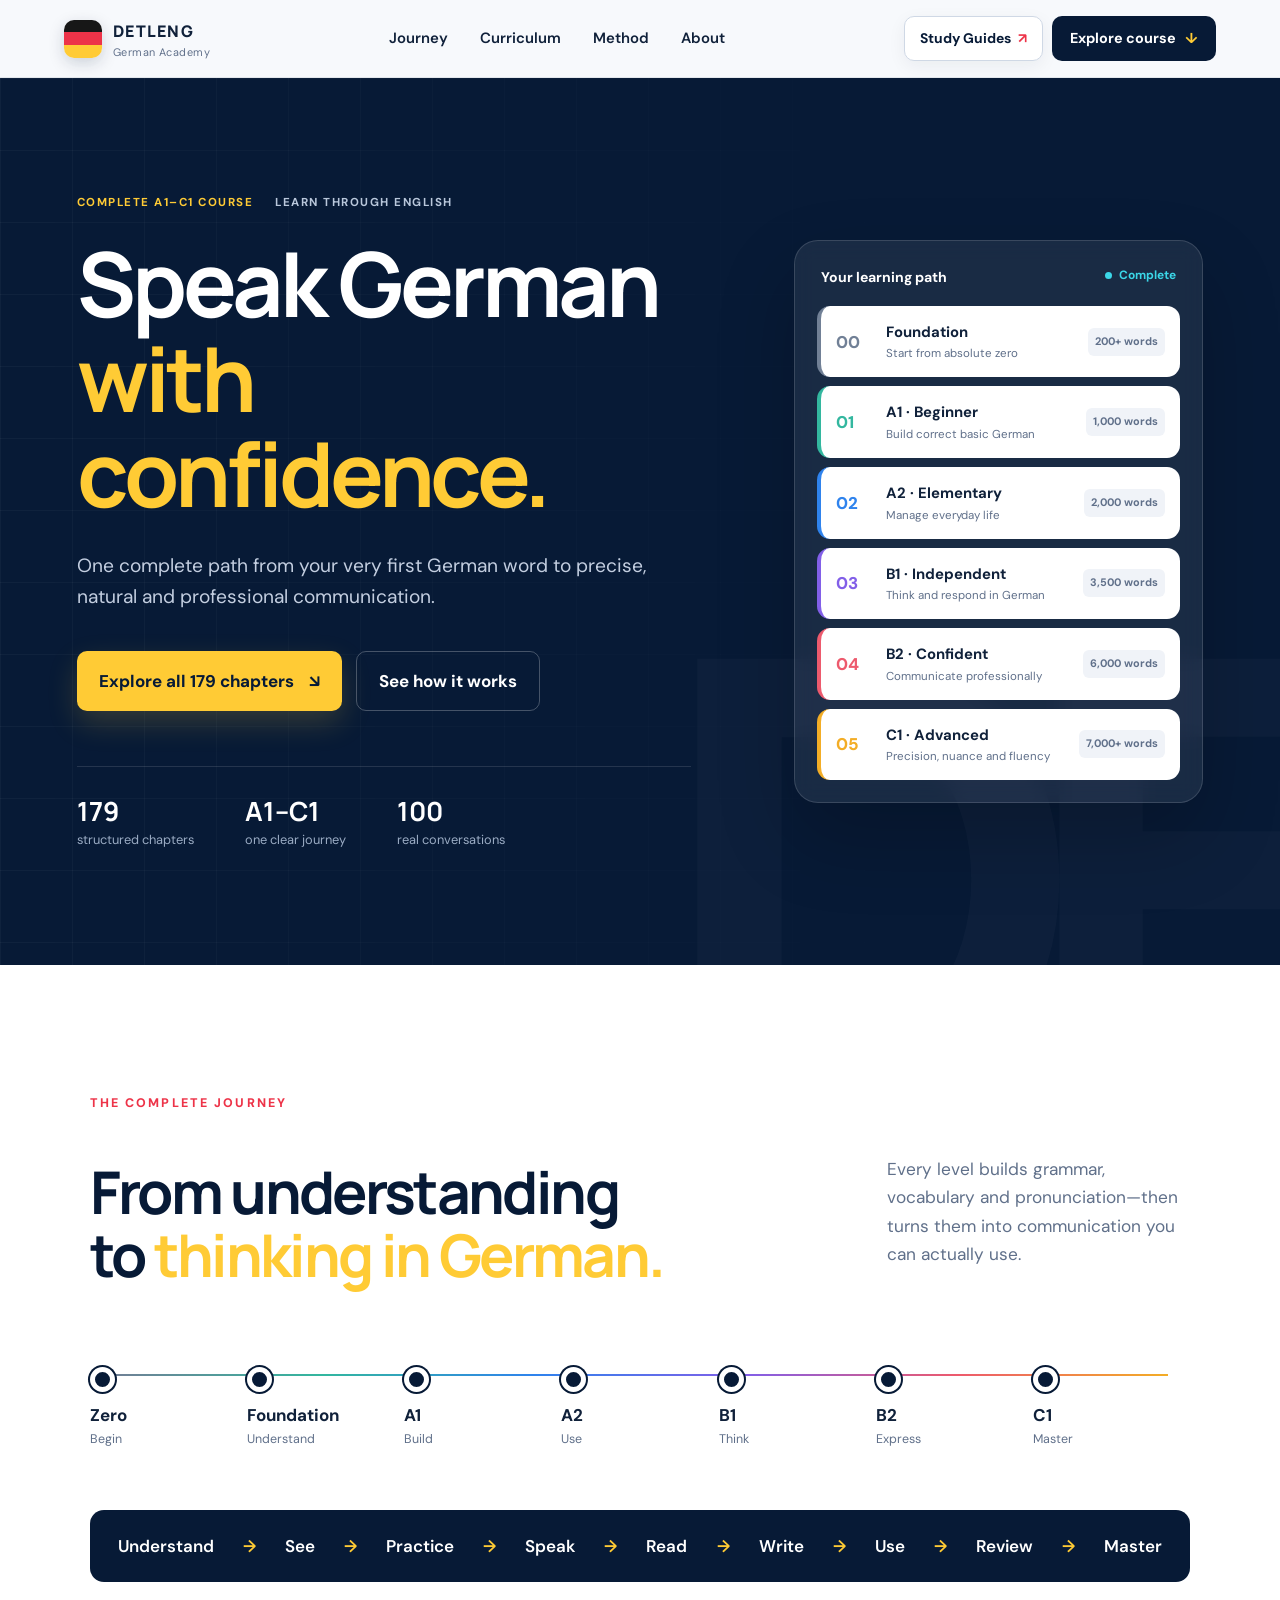
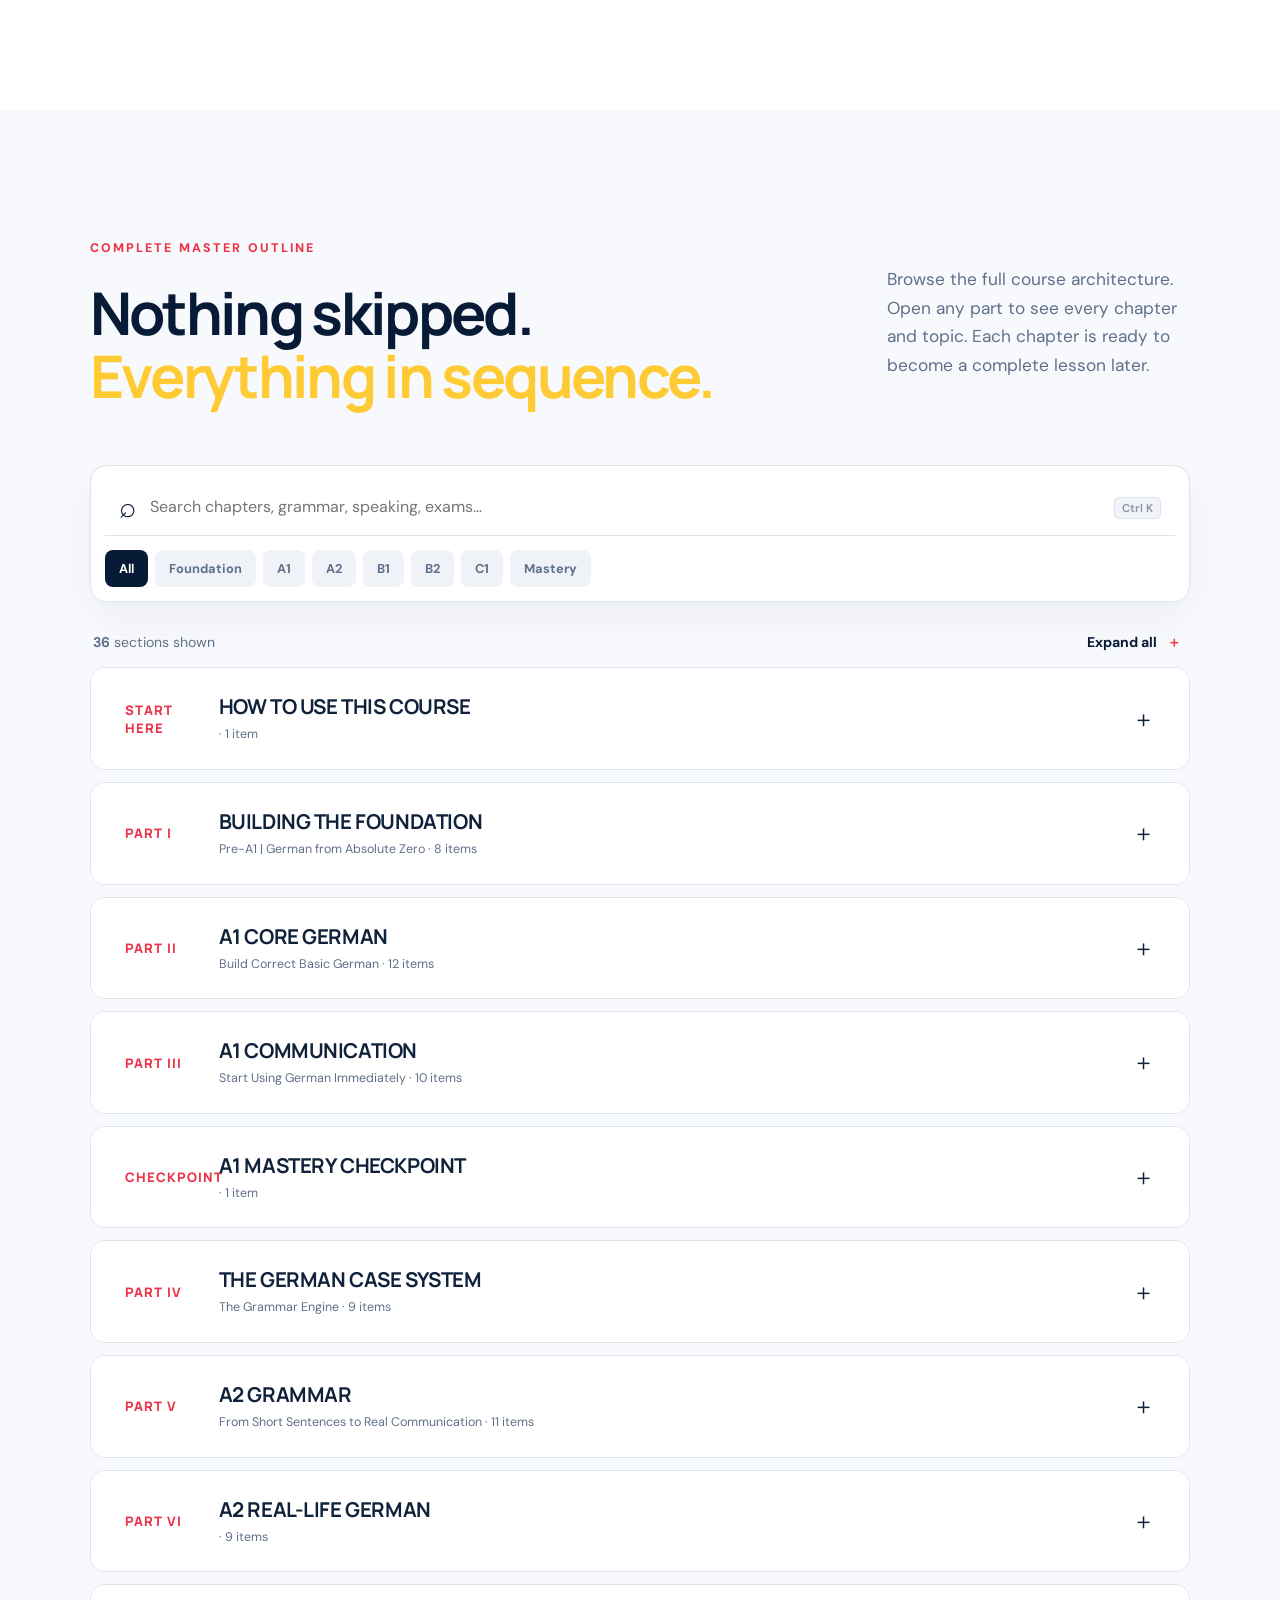
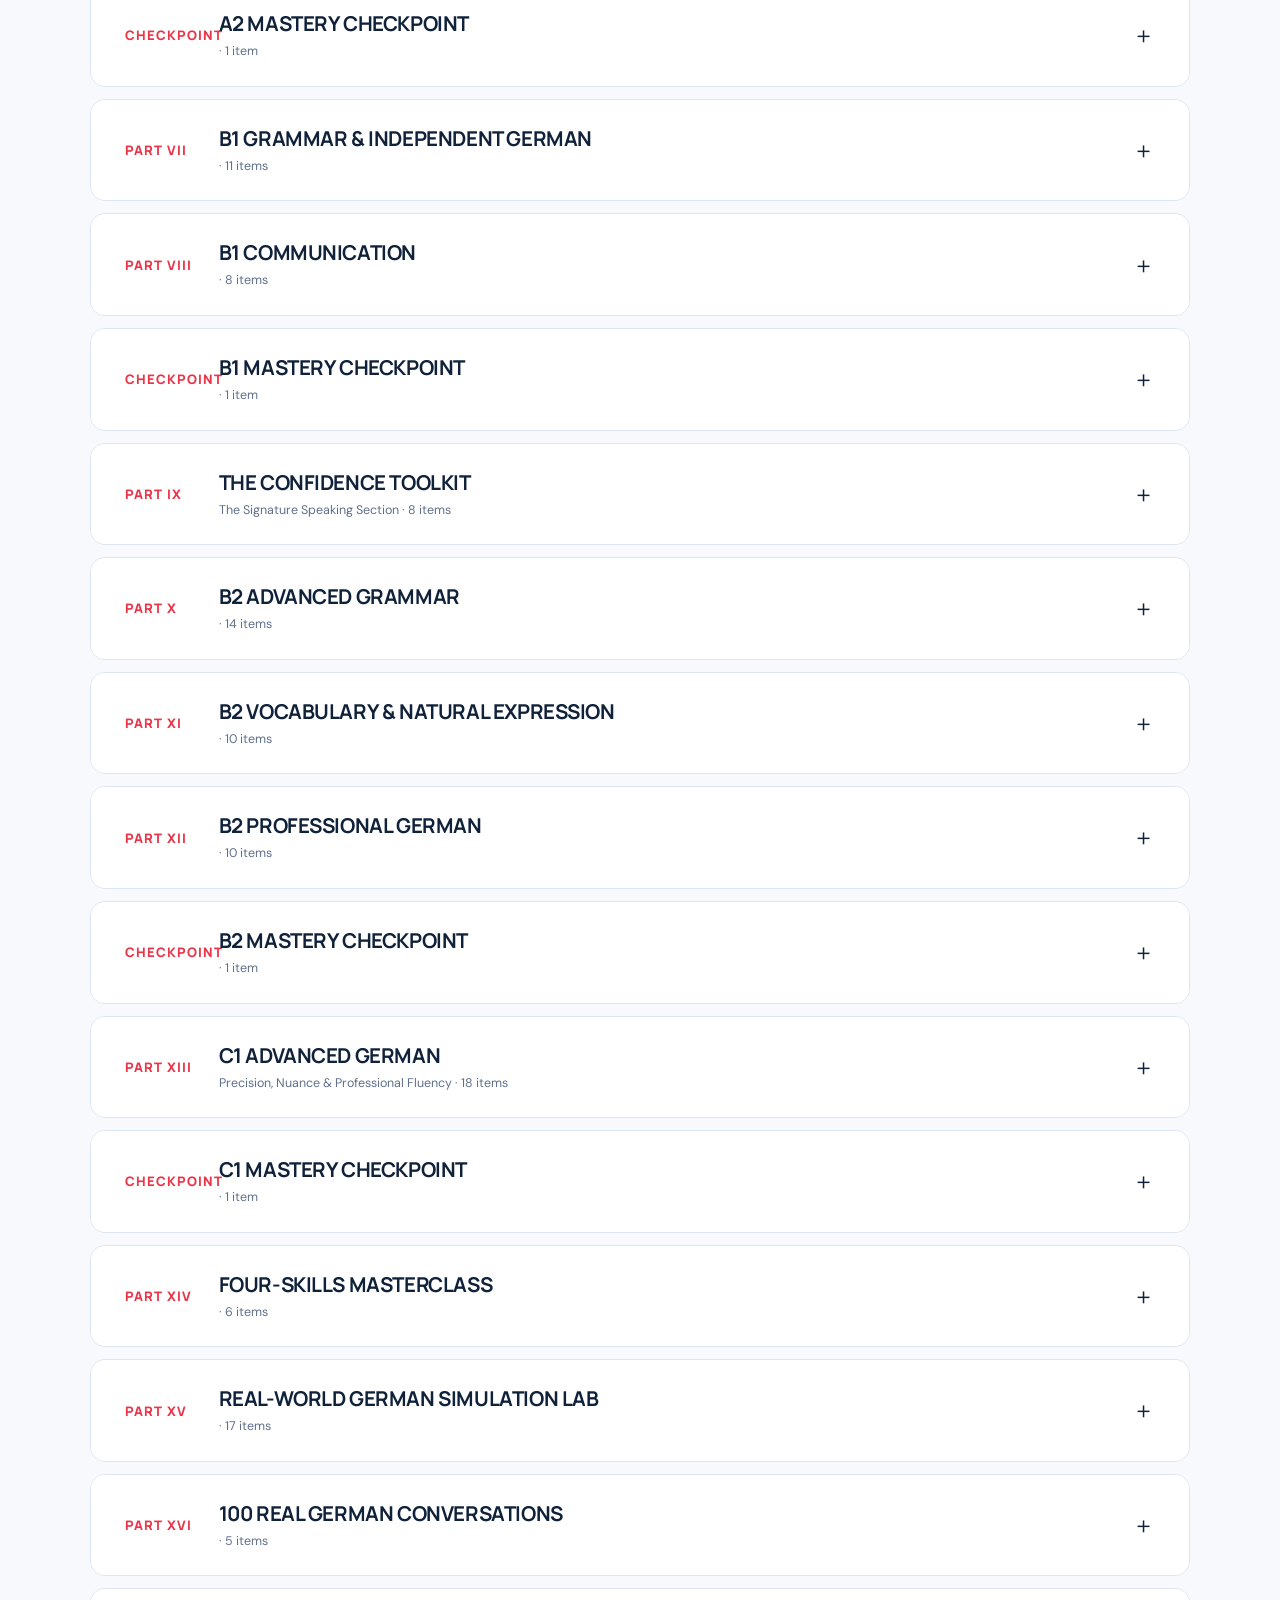
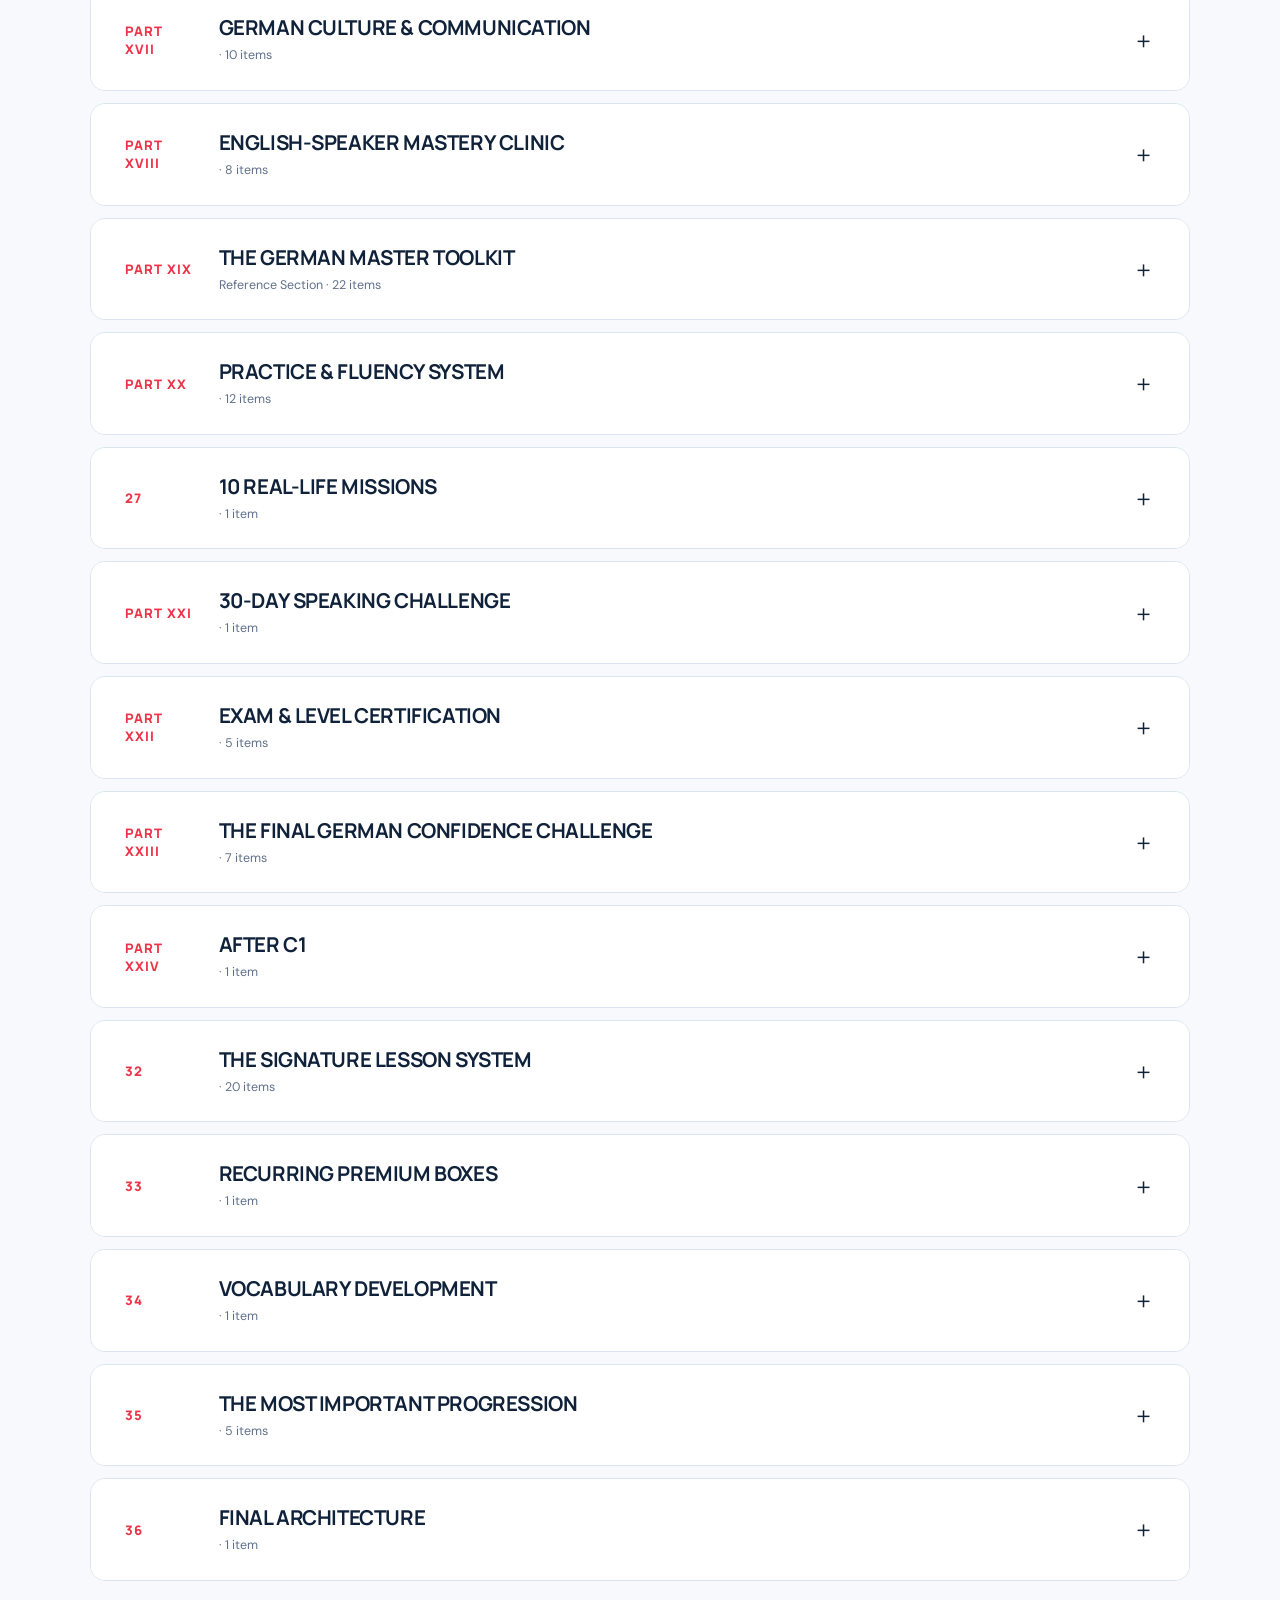
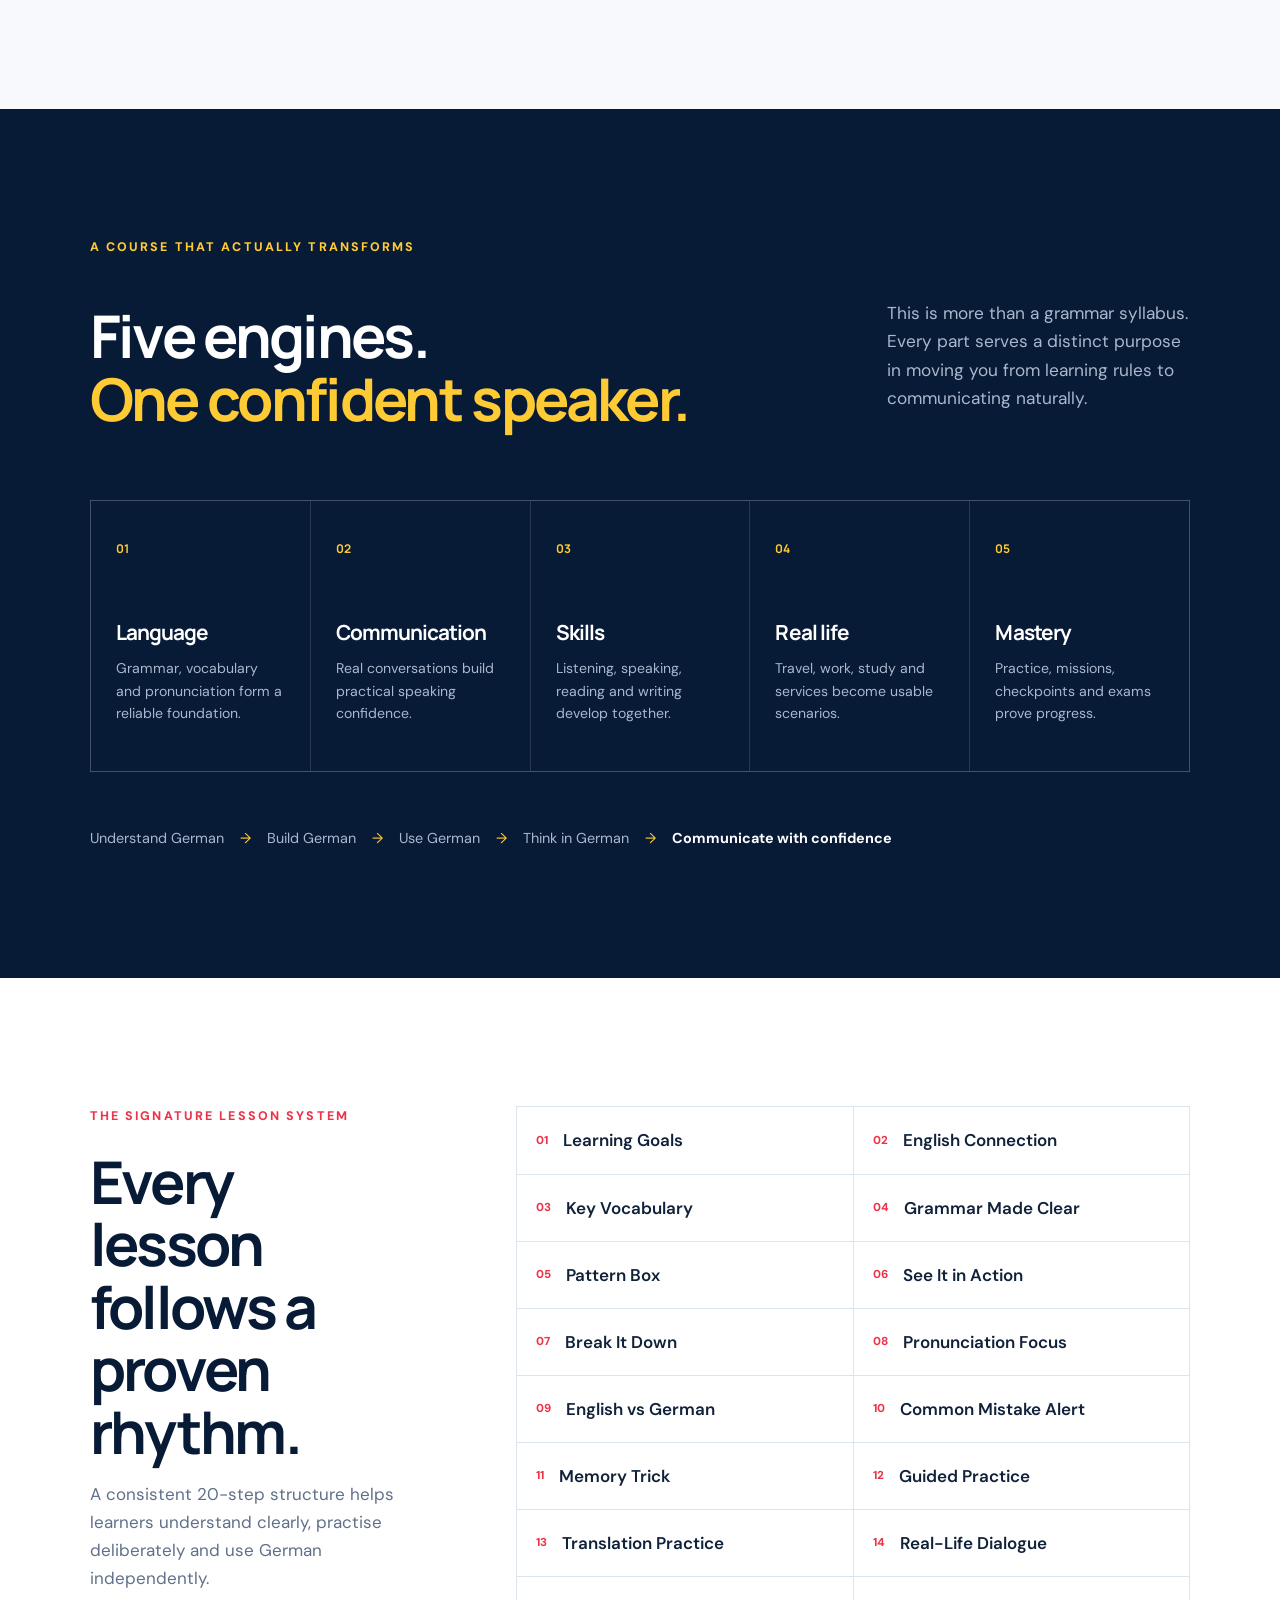
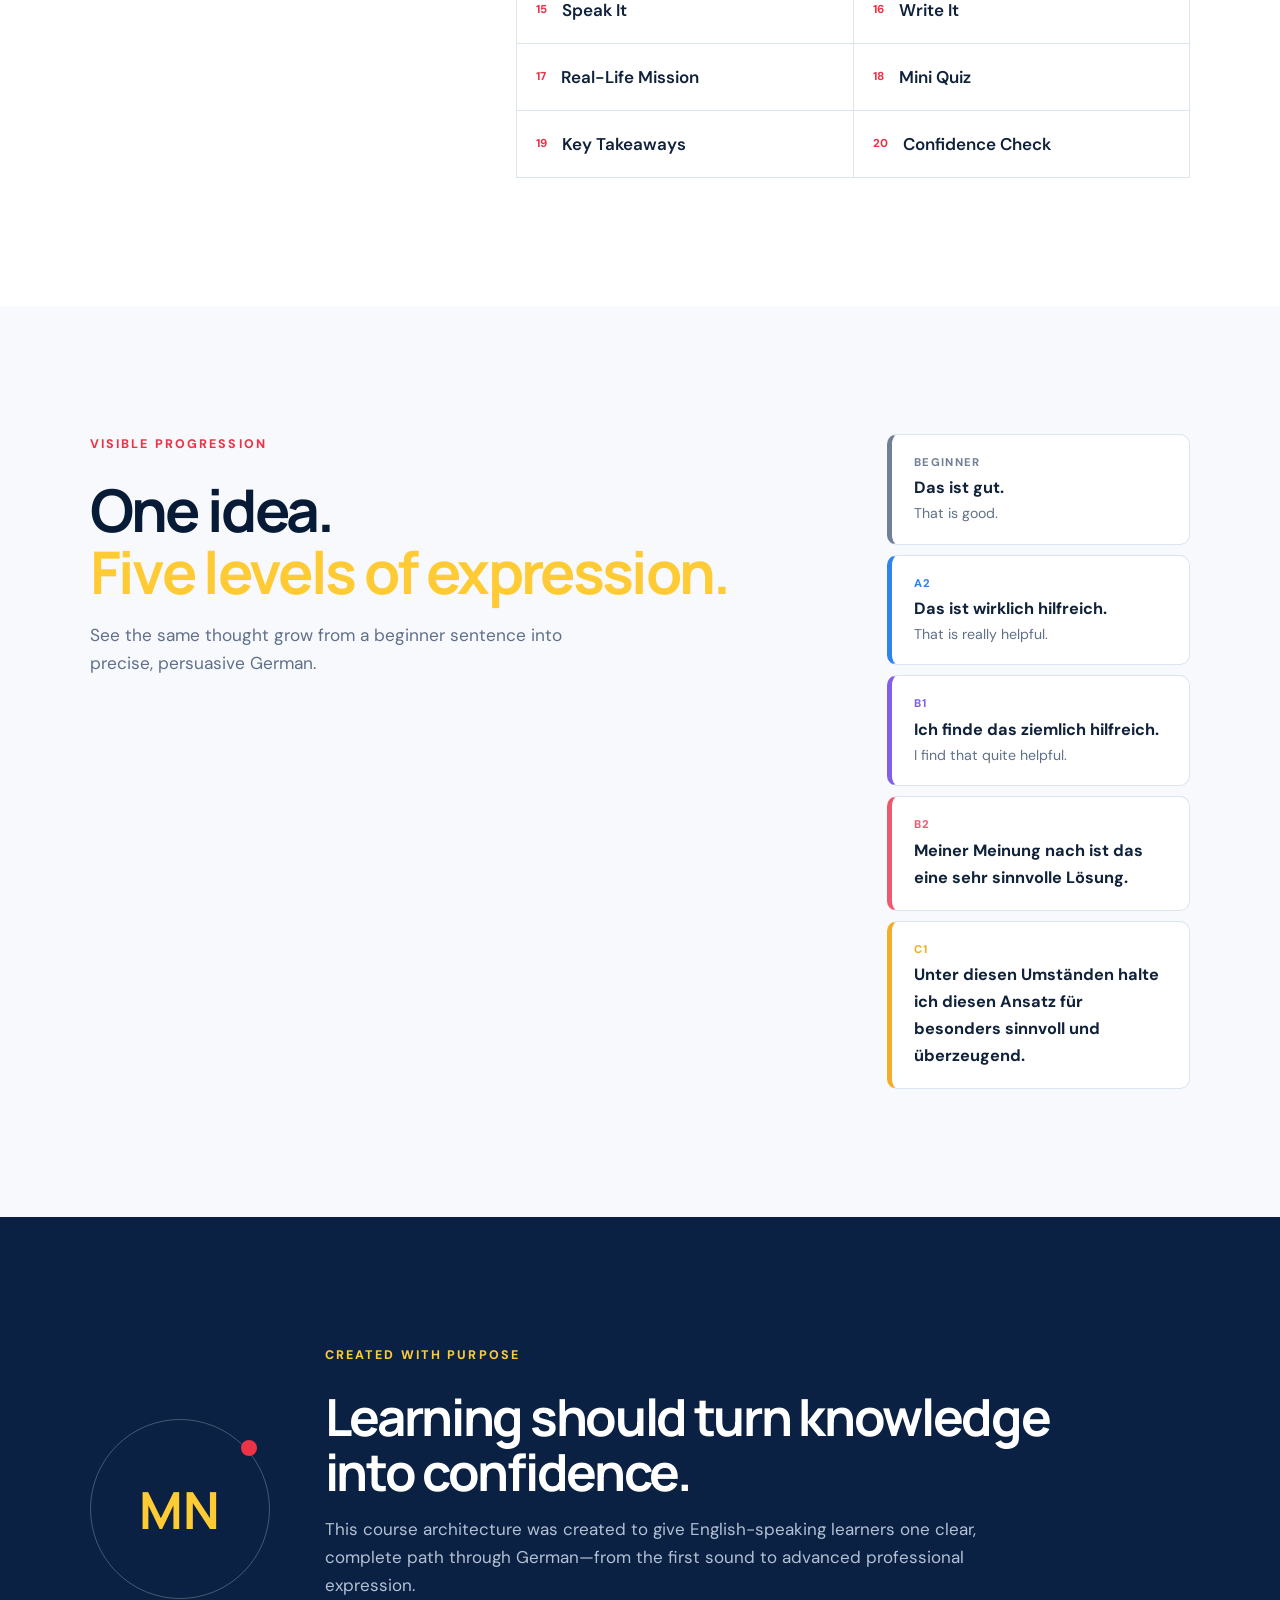
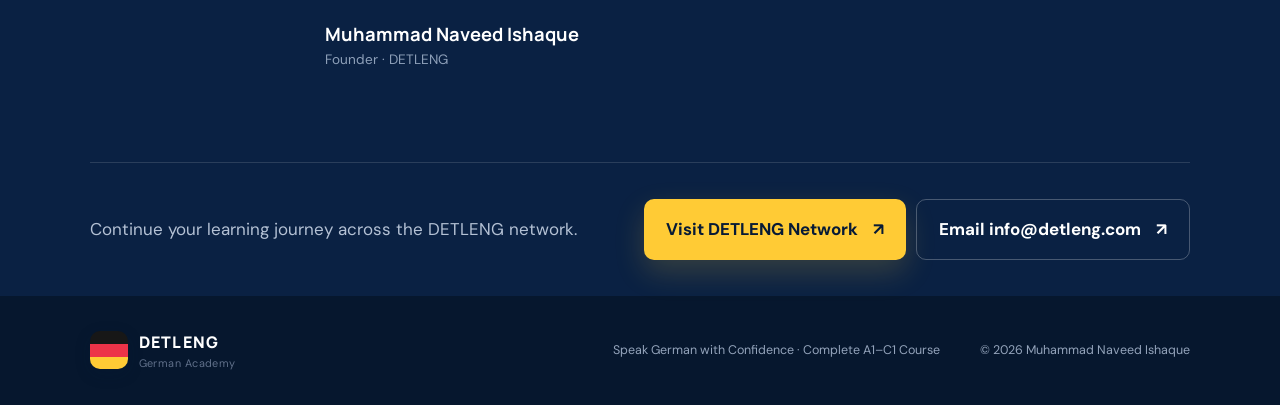
==== commit b8eb7fdf: "Add Study Guides navigation button" ====
--- a/index.html
+++ b/index.html
@@ -25,7 +25,10 @@
       <a href="#method">Method</a>
       <a href="#about">About</a>
     </nav>
-    <a class="header-cta" href="#curriculum">Explore course <span>↓</span></a>
+    <div class="header-actions">
+      <a class="study-guide-cta" href="https://github.com/Navid-Ishaq/aienglish-detleng/tree/main/docs/lessons" target="_blank" rel="noopener noreferrer">Study Guides <span>↗</span></a>
+      <a class="header-cta" href="#curriculum">Explore course <span>↓</span></a>
+    </div>
   </header>
 
   <main id="top">
--- a/styles.css
+++ b/styles.css
@@ -1,2 +1,4 @@
 :root{--navy:#071a36;--navy-2:#0c274d;--ink:#10213a;--muted:#60708a;--paper:#f7f9fc;--white:#fff;--gold:#ffcb35;--red:#ed3348;--blue:#2868f0;--cyan:#3bd7e8;--line:#dce4ef;--shadow:0 24px 80px rgba(7,26,54,.14)}*{box-sizing:border-box}html{scroll-behavior:smooth;scroll-padding-top:90px}body{margin:0;background:var(--paper);color:var(--ink);font-family:'DM Sans',sans-serif;font-size:17px;line-height:1.65}a{color:inherit;text-decoration:none}button,input{font:inherit}.skip-link{position:fixed;left:16px;top:-80px;background:var(--gold);color:var(--navy);padding:10px 18px;z-index:1000;font-weight:700}.skip-link:focus{top:12px}.site-header{height:78px;display:flex;align-items:center;justify-content:space-between;padding:0 clamp(20px,5vw,80px);background:rgba(247,249,252,.92);backdrop-filter:blur(18px);border-bottom:1px solid rgba(7,26,54,.08);position:sticky;top:0;z-index:100}.brand{display:flex;align-items:center;gap:11px}.brand-mark{width:38px;height:38px;border-radius:10px;overflow:hidden;display:flex;flex-direction:column;box-shadow:0 5px 16px rgba(7,26,54,.18)}.brand-mark i{flex:1}.brand-mark i:nth-child(1){background:#171717}.brand-mark i:nth-child(2){background:var(--red)}.brand-mark i:nth-child(3){background:var(--gold)}.brand>span:last-child{display:flex;flex-direction:column;line-height:1}.brand b{font:800 1rem 'Manrope',sans-serif;letter-spacing:.08em}.brand small{font-size:.68rem;color:var(--muted);margin-top:5px;letter-spacing:.04em}.site-header nav{display:flex;gap:32px;font-size:.93rem;font-weight:600}.site-header nav a{position:relative}.site-header nav a:after{content:"";position:absolute;left:0;right:100%;bottom:-8px;height:2px;background:var(--red);transition:.25s}.site-header nav a:hover:after{right:0}.header-cta{background:var(--navy);color:white;padding:11px 18px;border-radius:10px;font-weight:700;font-size:.9rem}.header-cta span{color:var(--gold);margin-left:6px}.hero{min-height:calc(100vh - 78px);background:var(--navy);color:white;position:relative;overflow:hidden;padding:clamp(70px,9vw,130px) clamp(22px,6vw,100px);display:grid;grid-template-columns:minmax(0,1.2fr) minmax(370px,.8fr);gap:8vw;align-items:center}.hero:before{content:"DE";position:absolute;right:-.04em;bottom:-.34em;font:800 min(48vw,740px)/1 'Manrope';color:rgba(255,255,255,.025);letter-spacing:-.12em}.hero-grid{position:absolute;inset:0;background-image:linear-gradient(rgba(255,255,255,.035) 1px,transparent 1px),linear-gradient(90deg,rgba(255,255,255,.035) 1px,transparent 1px);background-size:72px 72px;mask-image:linear-gradient(to right,black,transparent 75%)}.hero-copy,.hero-panel{position:relative;z-index:1}.eyebrow{display:flex;gap:22px;text-transform:uppercase;letter-spacing:.13em;font-size:.72rem;font-weight:700;color:#b9c7db}.eyebrow span:first-child{color:var(--gold)}h1,h2,h3{font-family:'Manrope',sans-serif;margin:0;line-height:1.06;letter-spacing:-.045em}.hero h1{font-size:clamp(3.5rem,7vw,7.7rem);max-width:900px;margin:24px 0 30px}.hero h1 em,.section h2 em{color:var(--gold);font-style:normal}.hero-lead{font-size:clamp(1.1rem,1.5vw,1.35rem);line-height:1.6;color:#c3cee0;max-width:680px}.hero-actions{display:flex;gap:14px;flex-wrap:wrap;margin:38px 0 55px}.btn{display:inline-flex;align-items:center;justify-content:center;gap:15px;padding:15px 22px;border-radius:10px;font-weight:700;transition:transform .2s,box-shadow .2s,background .2s}.btn:hover{transform:translateY(-2px)}.btn-primary{background:var(--gold);color:var(--navy);box-shadow:0 12px 30px rgba(255,203,53,.18)}.btn-primary:hover{box-shadow:0 16px 36px rgba(255,203,53,.28)}.btn-ghost{border:1px solid rgba(255,255,255,.25);color:white}.hero-proof{display:flex;gap:clamp(24px,4vw,60px);padding-top:26px;border-top:1px solid rgba(255,255,255,.12)}.hero-proof div{display:flex;flex-direction:column}.hero-proof strong{font:700 1.65rem 'Manrope'}.hero-proof span{font-size:.8rem;color:#9bacc4}.hero-panel{background:rgba(255,255,255,.075);border:1px solid rgba(255,255,255,.14);border-radius:24px;padding:22px;box-shadow:0 35px 80px rgba(0,0,0,.2);backdrop-filter:blur(10px)}.panel-head{display:flex;justify-content:space-between;font-weight:700;font-size:.88rem;padding:3px 4px 17px}.live-dot{color:var(--cyan);font-size:.75rem}.live-dot:before{content:"";display:inline-block;width:7px;height:7px;border-radius:50%;background:var(--cyan);margin-right:7px}.level-stack{display:grid;gap:9px}.level-card{background:white;color:var(--ink);border-radius:13px;padding:14px 15px;display:grid;grid-template-columns:38px 1fr auto;align-items:center;gap:12px;border-left:4px solid var(--level)}.level-card>span{font-weight:800;color:var(--level)}.level-card div{display:flex;flex-direction:column}.level-card b{font-size:.93rem}.level-card small{font-size:.72rem;color:var(--muted)}.level-card i{font-style:normal;font-size:.68rem;font-weight:700;color:var(--muted);background:#f0f3f8;padding:5px 7px;border-radius:6px}.foundation{--level:#718096}.a1{--level:#33b79f}.a2{--level:#2f83ed}.b1{--level:#825fe8}.b2{--level:#ed5a6d}.c1{--level:#f3ad26}.section{padding:clamp(75px,10vw,150px) clamp(22px,7vw,120px)}.section-kicker{text-transform:uppercase;color:var(--red);font-weight:800;font-size:.78rem;letter-spacing:.17em;margin-bottom:24px}.section-kicker.light{color:var(--gold)}.section h2{font-size:clamp(2.4rem,4.6vw,5.3rem);color:var(--navy)}.journey{background:white}.journey-heading,.curriculum-intro,.engines-head,.progression{display:grid;grid-template-columns:1.4fr .6fr;gap:7vw;align-items:end}.journey-heading p,.curriculum-intro p,.engines-head p,.progression-copy p{color:var(--muted);font-size:1.08rem;max-width:500px}.journey-line{display:grid;grid-template-columns:repeat(7,1fr);margin-top:75px;position:relative}.journey-line:before{content:"";position:absolute;top:13px;left:2%;right:2%;height:2px;background:linear-gradient(90deg,#718096,#33b79f,#2f83ed,#825fe8,#ed5a6d,#f3ad26)}.journey-line div{position:relative;padding-top:40px}.journey-line div:before{content:"";position:absolute;top:6px;left:0;width:15px;height:15px;border-radius:50%;background:var(--navy);border:5px solid white;box-shadow:0 0 0 2px var(--navy)}.journey-line b,.journey-line span{display:block}.journey-line span{font-size:.78rem;color:var(--muted)}.cycle{margin-top:60px;background:var(--navy);color:white;border-radius:14px;padding:22px 28px;display:flex;align-items:center;justify-content:space-between;gap:12px;overflow:auto;font-weight:600;white-space:nowrap}.cycle i{color:var(--gold);font-style:normal}.curriculum{background:var(--paper)}.curriculum-intro{align-items:center}.curriculum-toolbar{margin-top:58px;background:white;border:1px solid var(--line);border-radius:16px;padding:14px;box-shadow:0 15px 40px rgba(7,26,54,.05)}.search-box{height:56px;display:flex;align-items:center;gap:12px;padding:0 14px;border-bottom:1px solid var(--line)}.search-box>span{font-size:1.8rem}.search-box input{border:0;outline:0;flex:1;font-size:1rem;color:var(--ink);min-width:0}.search-box kbd{font:600 .7rem 'DM Sans';color:#8793a6;background:#f0f3f7;border:1px solid #dce3ed;border-radius:5px;padding:3px 7px}.filters{display:flex;gap:7px;flex-wrap:wrap;padding:14px 0 0}.filter{border:0;background:#eff3f8;color:var(--muted);border-radius:8px;padding:8px 14px;font-weight:700;font-size:.8rem;cursor:pointer}.filter.active{background:var(--navy);color:white}.outline-meta{display:flex;justify-content:space-between;align-items:center;margin:28px 3px 12px;color:var(--muted);font-size:.88rem}.outline-meta p{margin:0}.outline-meta button{border:0;background:none;color:var(--navy);font-weight:700;cursor:pointer}.outline-meta button span{color:var(--red);margin-left:7px}.outline-list{display:grid;gap:12px}.part{background:white;border:1px solid var(--line);border-radius:15px;overflow:hidden;transition:box-shadow .2s,border .2s}.part:hover{border-color:#bdc9d9}.part.open{box-shadow:0 18px 55px rgba(7,26,54,.08);border-color:#afbed2}.part-head{width:100%;border:0;background:white;padding:24px clamp(18px,3vw,34px);display:grid;grid-template-columns:72px 1fr auto;gap:22px;text-align:left;align-items:center;cursor:pointer;color:var(--ink)}.part-no{font:800 .82rem 'Manrope';color:var(--red);letter-spacing:.08em}.part-title b{display:block;font:700 clamp(1.05rem,1.6vw,1.3rem) 'Manrope';letter-spacing:-.02em}.part-title small{display:block;color:var(--muted);font-size:.78rem;margin-top:4px}.part-head .toggle{font-size:1.45rem;font-weight:300;transition:transform .25s}.part.open .toggle{transform:rotate(45deg)}.part-body{display:none;padding:0 clamp(18px,3vw,34px) 28px;margin-left:94px}.part.open .part-body{display:block}.chapter{padding:18px 0;border-top:1px solid var(--line);display:grid;grid-template-columns:minmax(0,1fr) auto;gap:20px}.chapter h3{font-family:'DM Sans';font-size:1rem;letter-spacing:0;line-height:1.4}.chapter ul{margin:10px 0 0;padding:0;display:flex;flex-wrap:wrap;gap:7px;list-style:none}.chapter li{font-size:.78rem;color:#53627a;background:#f1f4f8;border-radius:7px;padding:5px 9px}.chapter .chapter-no{font-size:.72rem;color:#8b98aa;font-weight:700;white-space:nowrap;margin-top:3px}.no-results{text-align:center;padding:70px 20px;background:white;border:1px dashed #c8d2e0;border-radius:15px}.no-results b,.no-results span{display:block}.no-results span{color:var(--muted);margin-top:5px}.engines{background:var(--navy);color:white}.engines h2{color:white}.engines-head p{color:#aab8cd}.engine-grid{display:grid;grid-template-columns:repeat(5,1fr);gap:1px;background:rgba(255,255,255,.13);border:1px solid rgba(255,255,255,.13);margin-top:70px}.engine-grid article{background:var(--navy);padding:32px 25px;min-height:260px}.engine-grid span{color:var(--gold);font:700 .75rem 'Manrope'}.engine-grid h3{font-size:1.3rem;margin:60px 0 13px}.engine-grid p{font-size:.88rem;color:#aab8cd;line-height:1.6}.transformation{margin-top:55px;display:flex;gap:16px;align-items:center;flex-wrap:wrap;color:#aab8cd;font-size:.9rem}.transformation i{color:var(--gold);font-style:normal}.transformation strong{color:white}.lesson-system{background:white;display:grid;grid-template-columns:.65fr 1.35fr;gap:8vw}.lesson-copy{position:sticky;top:120px;align-self:start}.lesson-copy p{color:var(--muted);max-width:450px}.lesson-steps{display:grid;grid-template-columns:1fr 1fr;border-top:1px solid var(--line);border-left:1px solid var(--line)}.lesson-step{padding:19px;border-right:1px solid var(--line);border-bottom:1px solid var(--line);display:flex;gap:15px;align-items:center;font-weight:600}.lesson-step span{color:var(--red);font-size:.72rem;font-weight:800}.progression{background:var(--paper);align-items:start}.sentence-ladder{display:grid;gap:10px}.sentence-ladder div{background:white;border:1px solid var(--line);border-left:5px solid var(--accent,var(--navy));border-radius:10px;padding:18px 22px;display:flex;flex-direction:column}.sentence-ladder div:nth-child(1){--accent:#718096}.sentence-ladder div:nth-child(2){--accent:#2f83ed}.sentence-ladder div:nth-child(3){--accent:#825fe8}.sentence-ladder div:nth-child(4){--accent:#ed5a6d}.sentence-ladder div:nth-child(5){--accent:#f3ad26}.sentence-ladder span{font-size:.7rem;text-transform:uppercase;letter-spacing:.12em;font-weight:800;color:var(--accent)}.sentence-ladder b{font-size:1.02rem;margin-top:4px}.sentence-ladder small{color:var(--muted)}.about{background:#0a2143;color:white;padding-bottom:0}.about-card{display:grid;grid-template-columns:180px 1fr;gap:55px;align-items:center;max-width:1000px}.founder-mark{width:180px;height:180px;border:1px solid rgba(255,255,255,.25);border-radius:50%;display:grid;place-items:center;font:700 3.2rem 'Manrope';color:var(--gold);position:relative}.founder-mark:after{content:"";position:absolute;width:16px;height:16px;border-radius:50%;background:var(--red);right:12px;top:20px}.about-card h2{color:white;font-size:clamp(2.3rem,4vw,4.4rem)}.about-card p{color:#b4c1d4;max-width:720px}.about-card h3{font-size:1.15rem;margin-top:26px;letter-spacing:0}.about-card span{color:#8ea0b9;font-size:.85rem}.contact-card{margin-top:90px;padding:35px 0;border-top:1px solid rgba(255,255,255,.13);display:flex;align-items:center;justify-content:space-between;gap:20px}.contact-card p{color:#b4c1d4}.contact-card>div{display:flex;gap:10px;flex-wrap:wrap}.btn-outline-light{border:1px solid rgba(255,255,255,.25);color:white}footer{background:#06172e;color:#94a4bb;display:grid;grid-template-columns:1fr auto auto;gap:40px;align-items:center;padding:32px clamp(22px,7vw,120px);font-size:.78rem}.footer-brand{color:white}.back-top{position:fixed;right:24px;bottom:24px;width:45px;height:45px;border:0;border-radius:50%;background:var(--gold);color:var(--navy);font-weight:800;box-shadow:0 10px 28px rgba(7,26,54,.2);cursor:pointer;opacity:0;pointer-events:none;transform:translateY(12px);transition:.2s;z-index:20}.back-top.visible{opacity:1;pointer-events:auto;transform:none}@media(max-width:1050px){.hero{grid-template-columns:1fr}.hero-panel{max-width:670px}.engine-grid{grid-template-columns:repeat(2,1fr)}.journey-heading,.curriculum-intro,.engines-head,.progression{grid-template-columns:1fr}.lesson-system{grid-template-columns:1fr}.lesson-copy{position:static}.site-header nav{display:none}}@media(max-width:720px){body{font-size:16px}.site-header{height:68px;padding:0 16px}.header-cta{font-size:0;padding:10px 13px}.header-cta span{font-size:1rem;margin:0}.hero{min-height:auto;padding-top:70px;grid-template-columns:minmax(0,1fr)}.hero h1{font-size:clamp(3.1rem,16vw,5.2rem)}.hero-proof{gap:20px}.hero-proof strong{font-size:1.25rem}.hero-panel{padding:14px}.level-card{grid-template-columns:32px 1fr}.level-card i{display:none}.section{padding:72px 20px}.section h2{font-size:clamp(2.25rem,11vw,3.6rem)}.journey-line{grid-template-columns:1fr 1fr;gap:24px;margin-top:45px}.journey-line:before{display:none}.journey-line div{padding:0 0 0 22px}.journey-line div:before{top:5px;width:8px;height:8px;border-width:3px}.cycle{justify-content:flex-start}.curriculum-toolbar{padding:10px}.filters{flex-wrap:nowrap;overflow:auto;padding-bottom:3px}.search-box kbd{display:none}.part-head{grid-template-columns:48px 1fr auto;gap:10px;padding:19px 15px}.part-body{margin-left:0;padding:0 15px 20px}.chapter{grid-template-columns:1fr}.chapter-no{display:none}.engine-grid{grid-template-columns:1fr}.engine-grid article{min-height:180px}.engine-grid h3{margin-top:35px}.lesson-steps{grid-template-columns:1fr}.about-card{grid-template-columns:1fr;gap:30px}.founder-mark{width:120px;height:120px;font-size:2.2rem}.contact-card{align-items:flex-start;flex-direction:column}.contact-card>div,.contact-card .btn{width:100%}footer{grid-template-columns:1fr;gap:16px;text-align:left}.back-top{right:14px;bottom:14px}}
 @media(prefers-reduced-motion:reduce){html{scroll-behavior:auto}*{transition:none!important}}
+.header-actions{display:flex;align-items:center;gap:9px}.study-guide-cta{display:inline-flex;align-items:center;gap:7px;padding:10px 15px;border:1px solid #cfd8e5;border-radius:10px;background:white;color:var(--navy);font-size:.87rem;font-weight:700;box-shadow:0 5px 18px rgba(7,26,54,.06);transition:transform .2s,border-color .2s,box-shadow .2s}.study-guide-cta span{color:var(--red)}.study-guide-cta:hover{transform:translateY(-2px);border-color:#a9b8cb;box-shadow:0 9px 22px rgba(7,26,54,.1)}
+@media(max-width:720px){.header-actions{gap:6px}.study-guide-cta{font-size:.76rem;padding:9px 10px}}
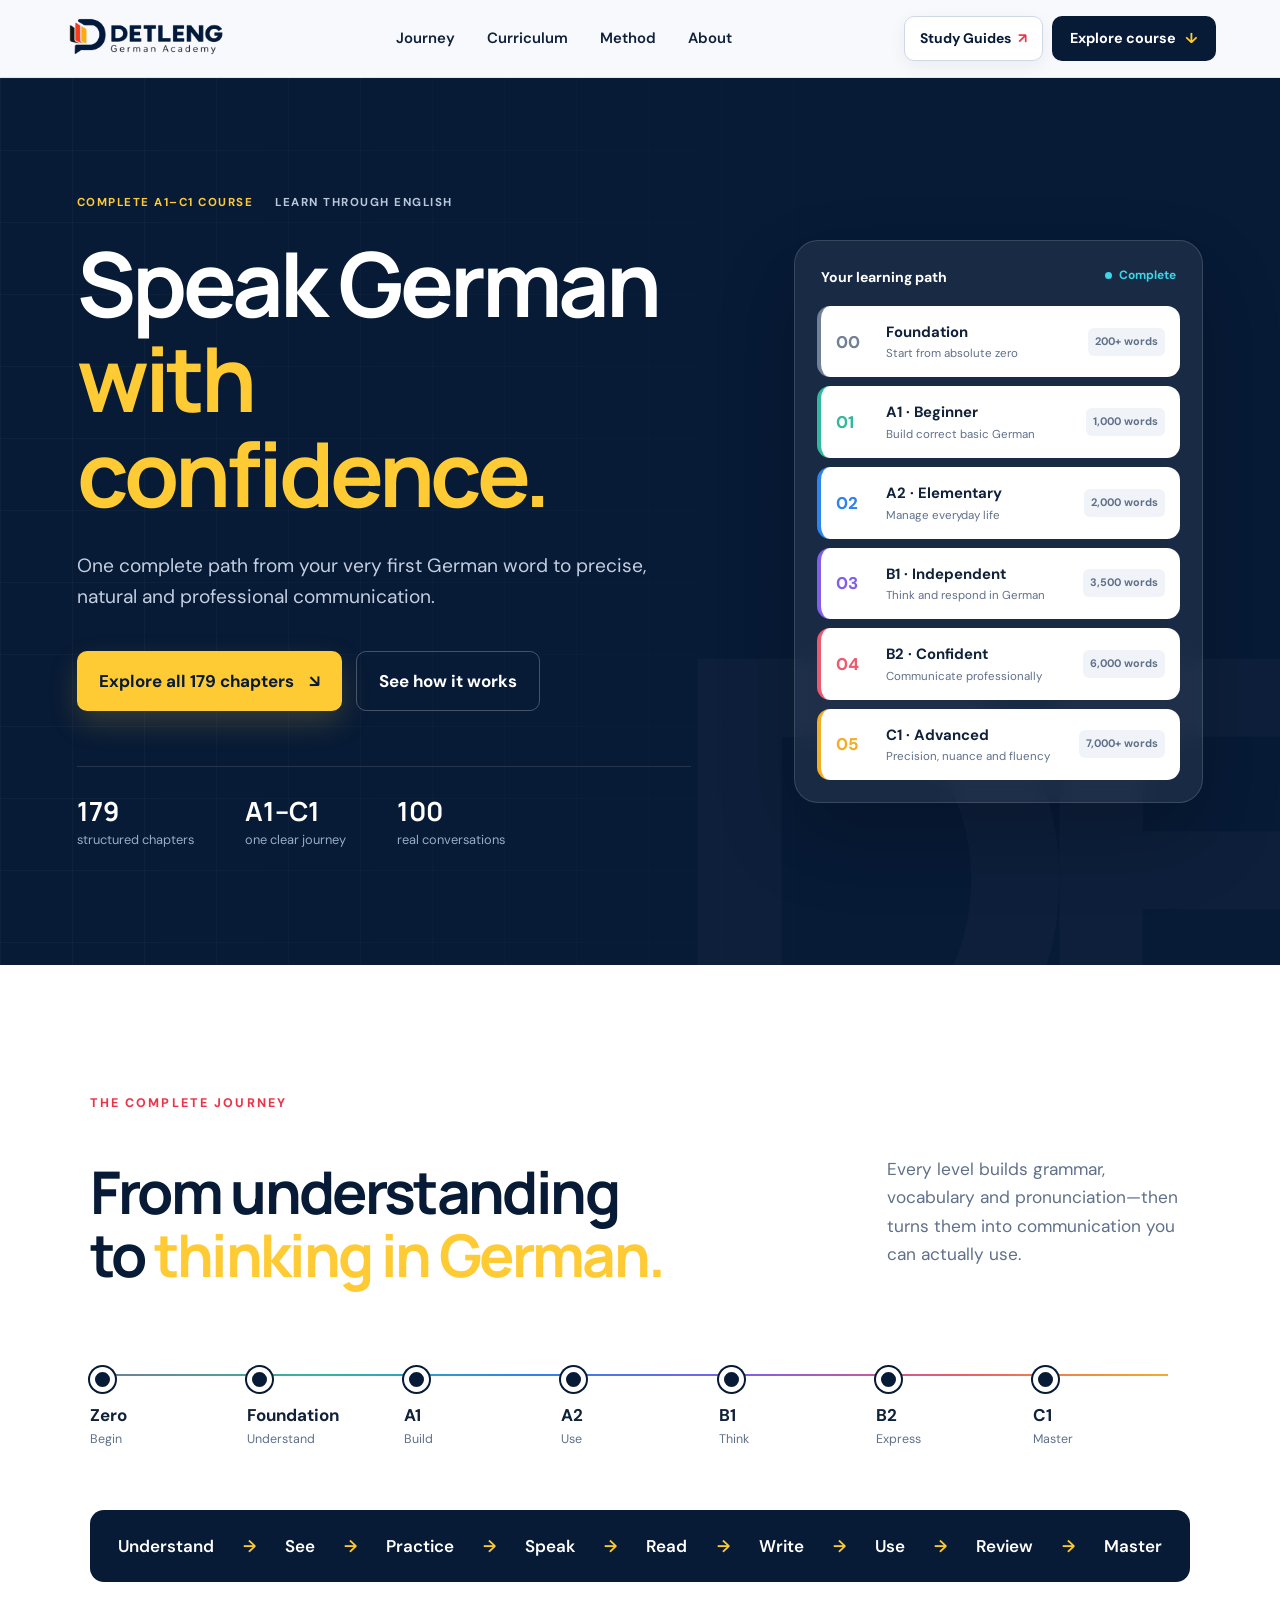
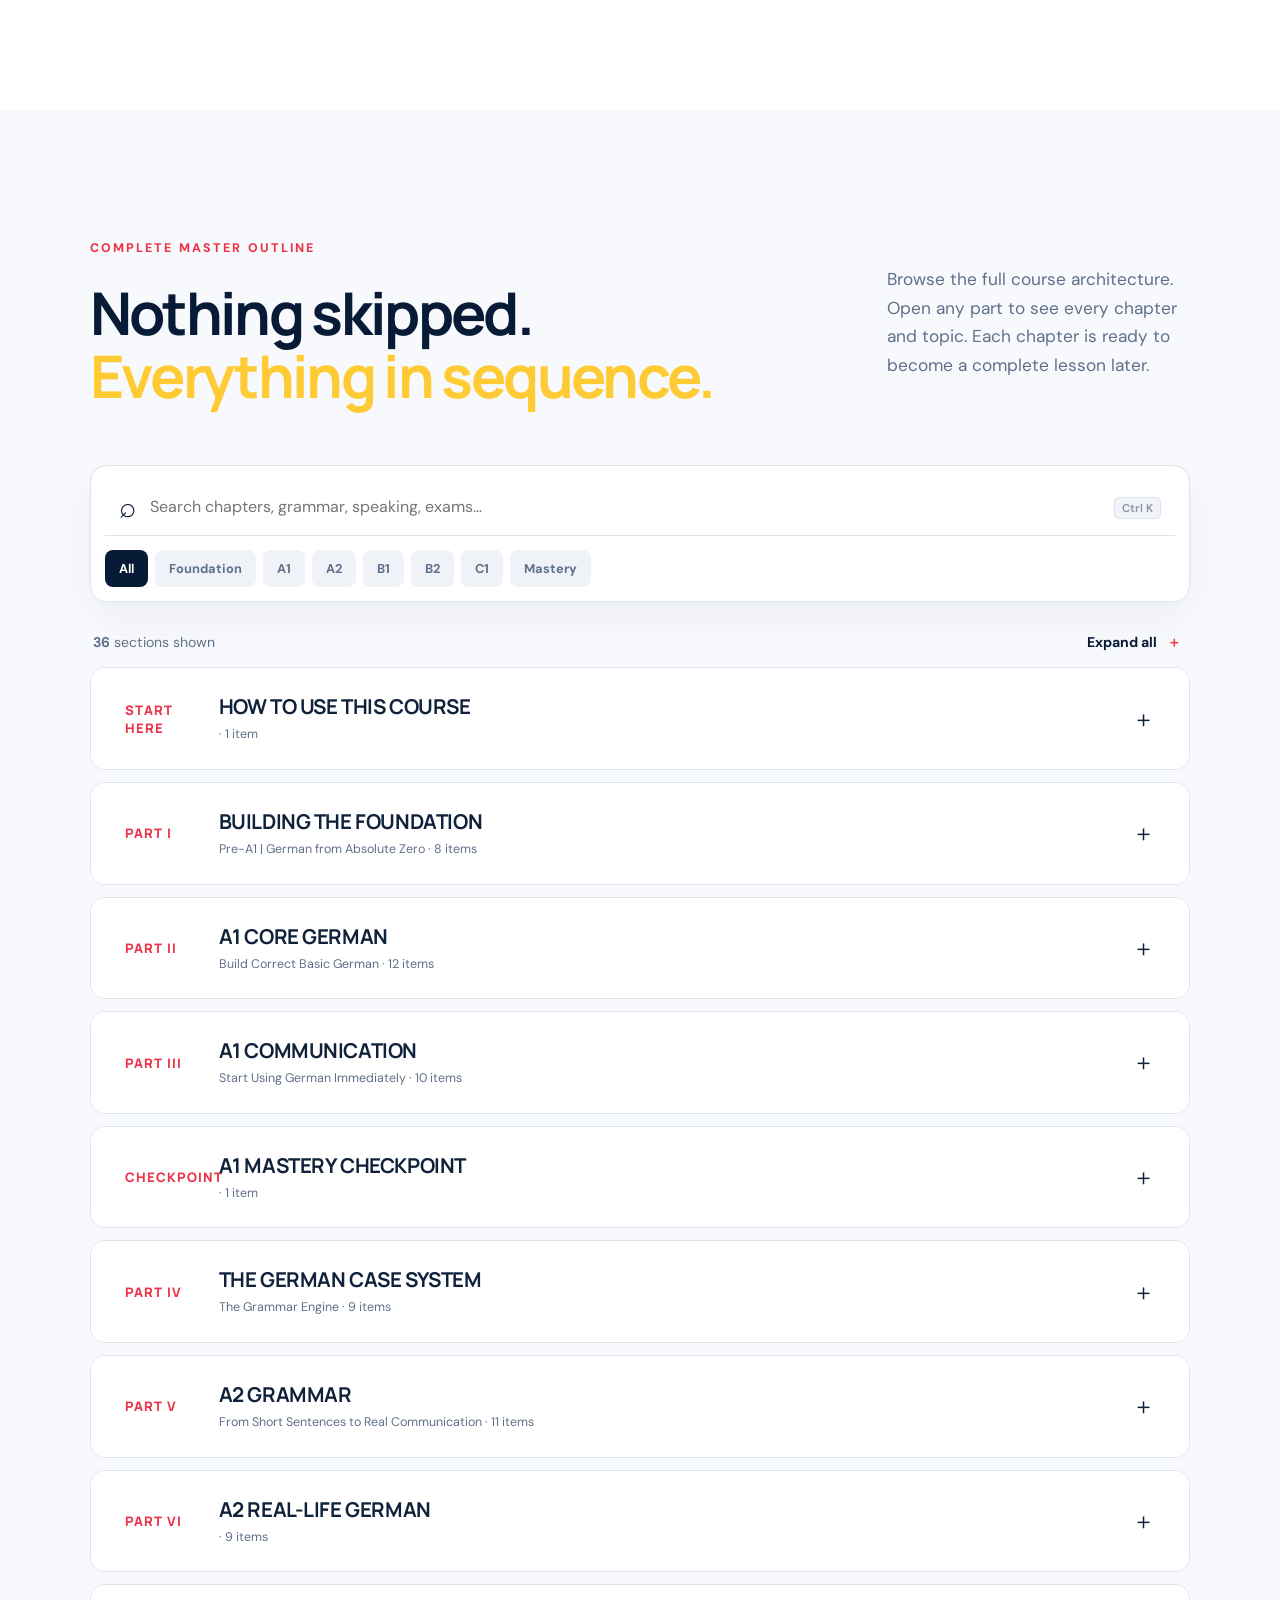
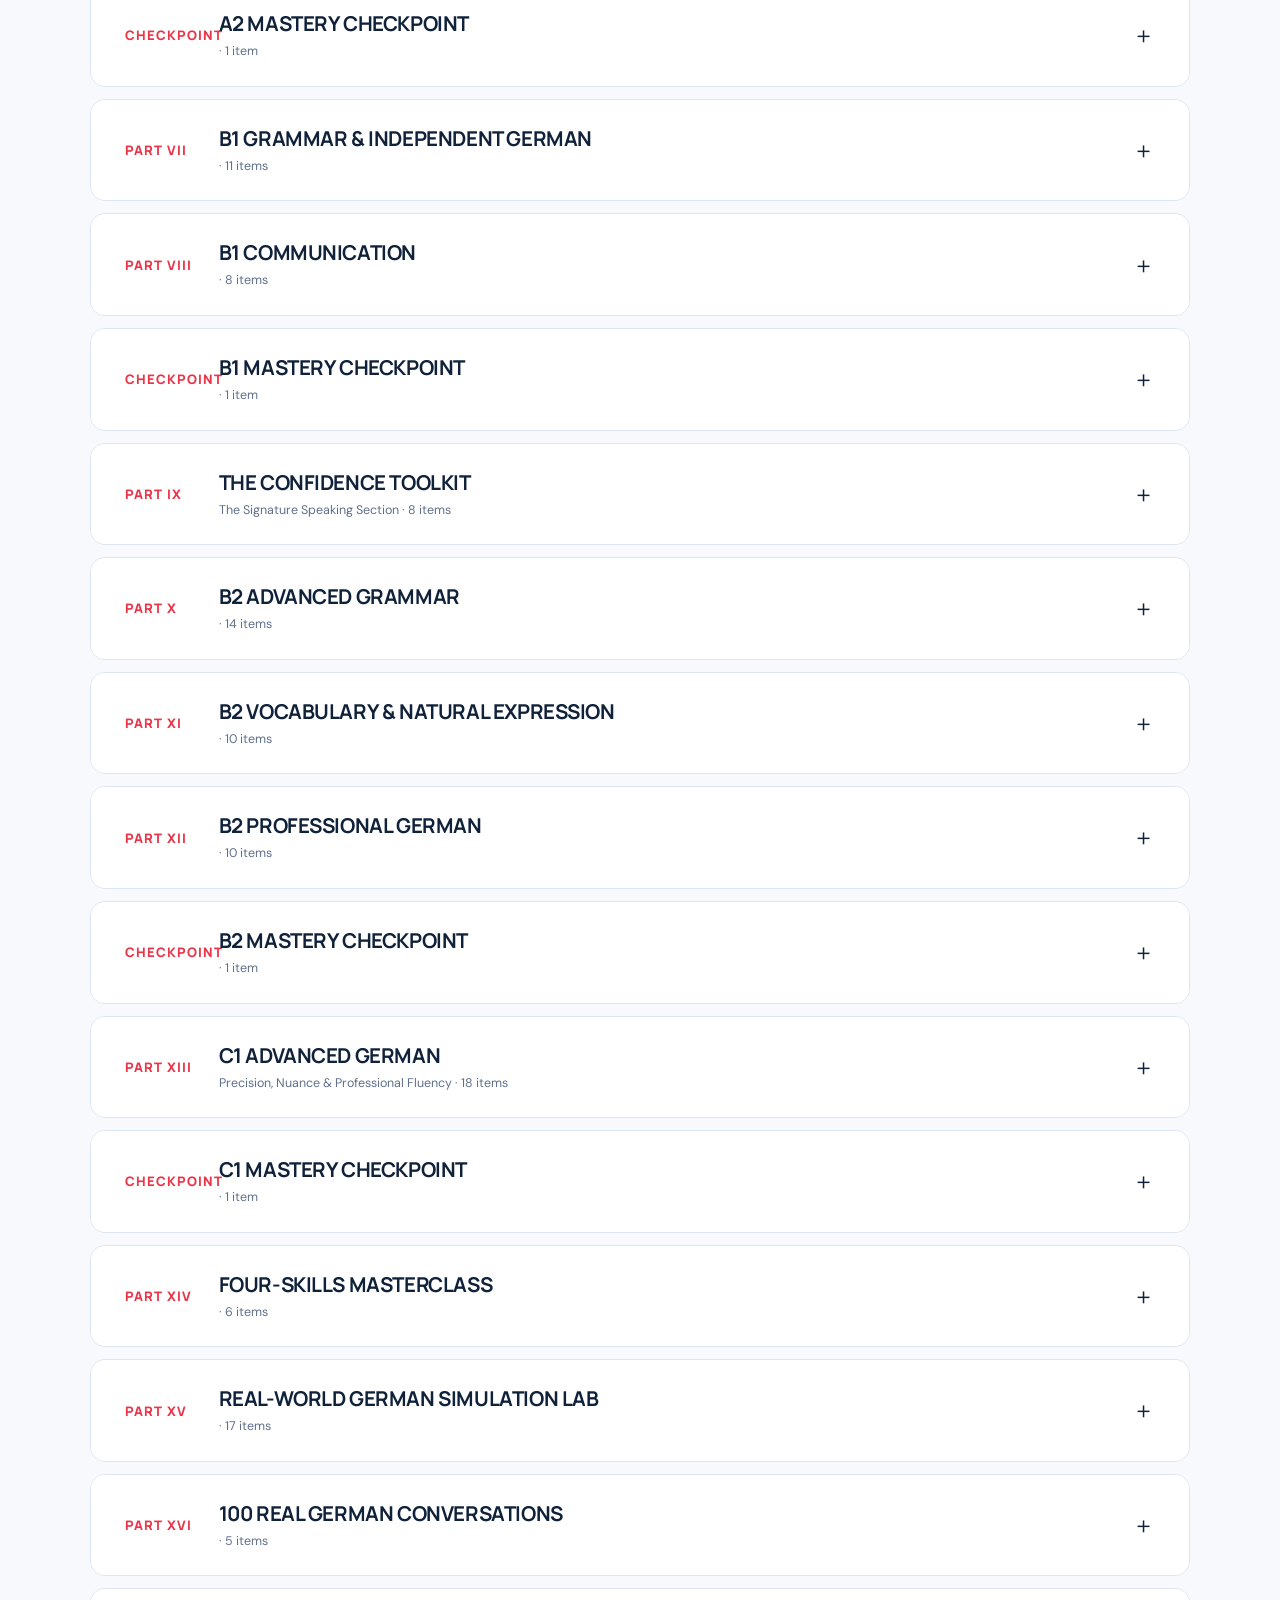
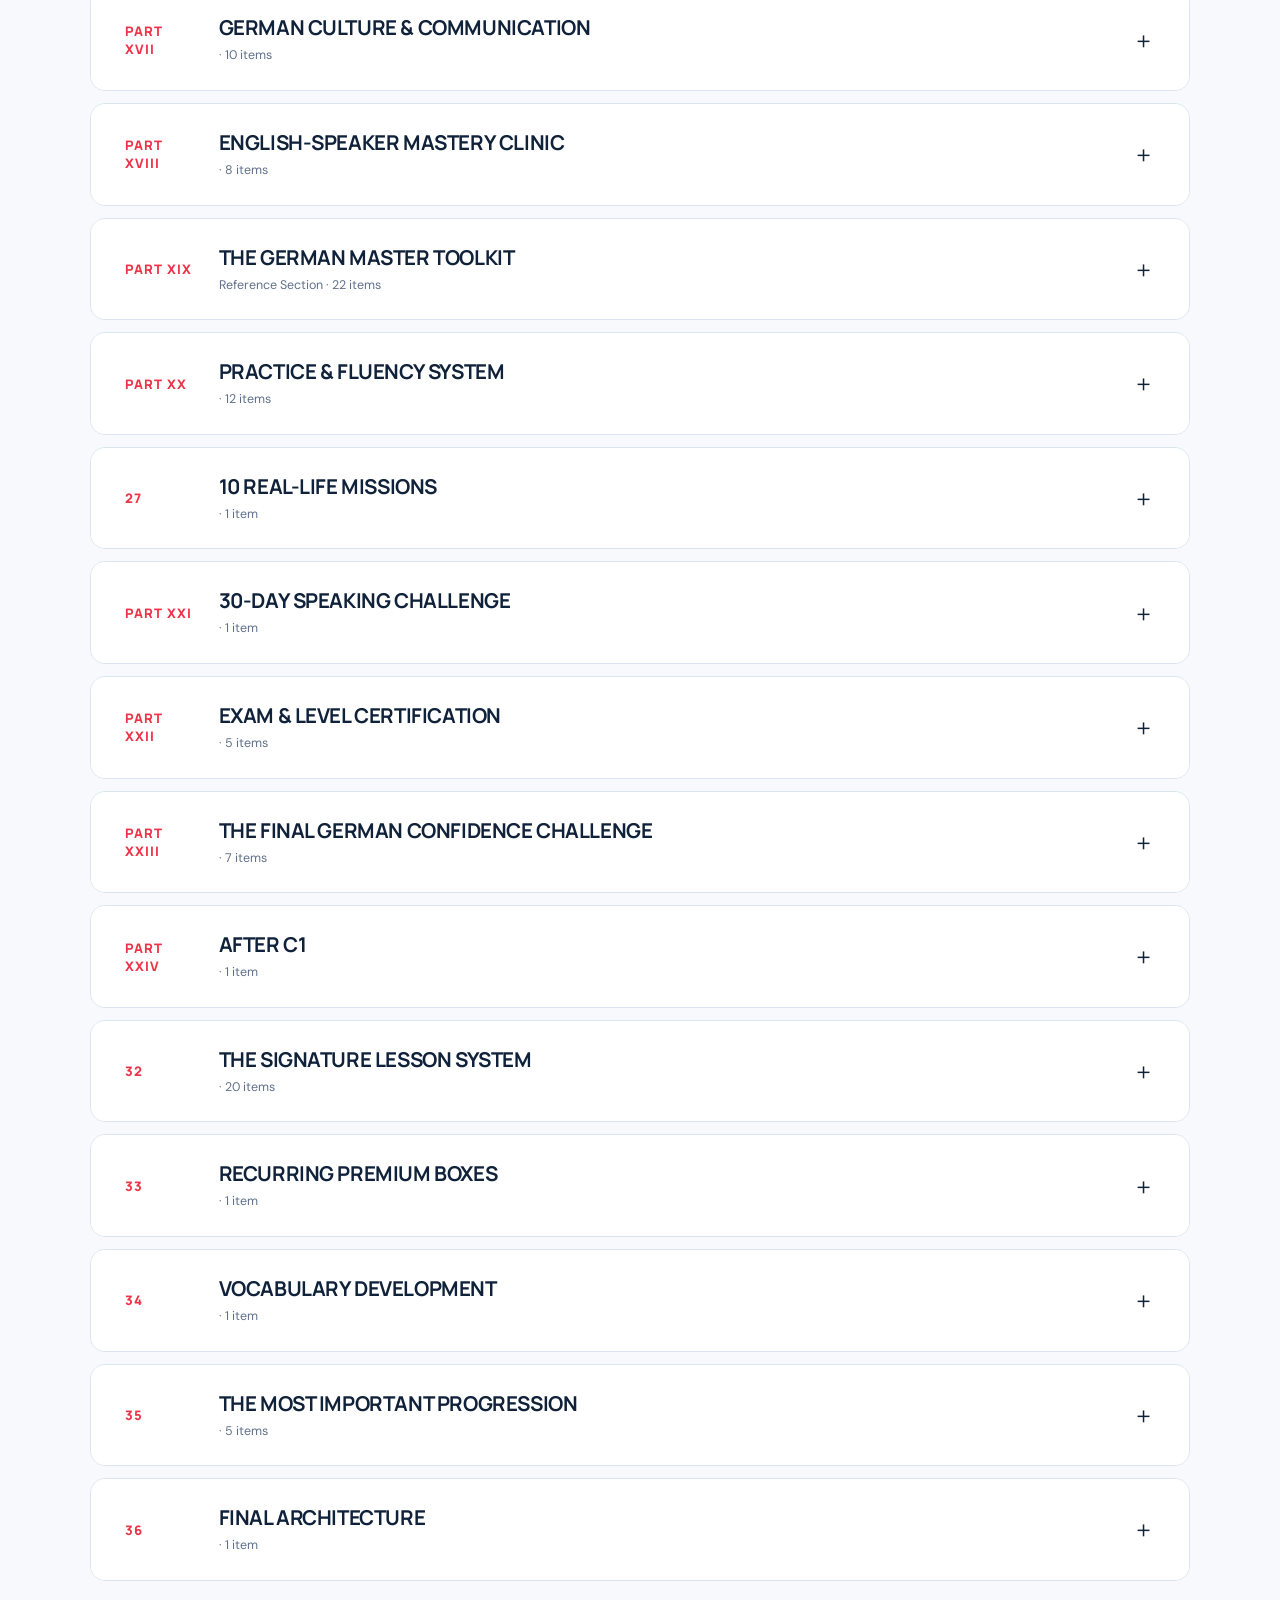
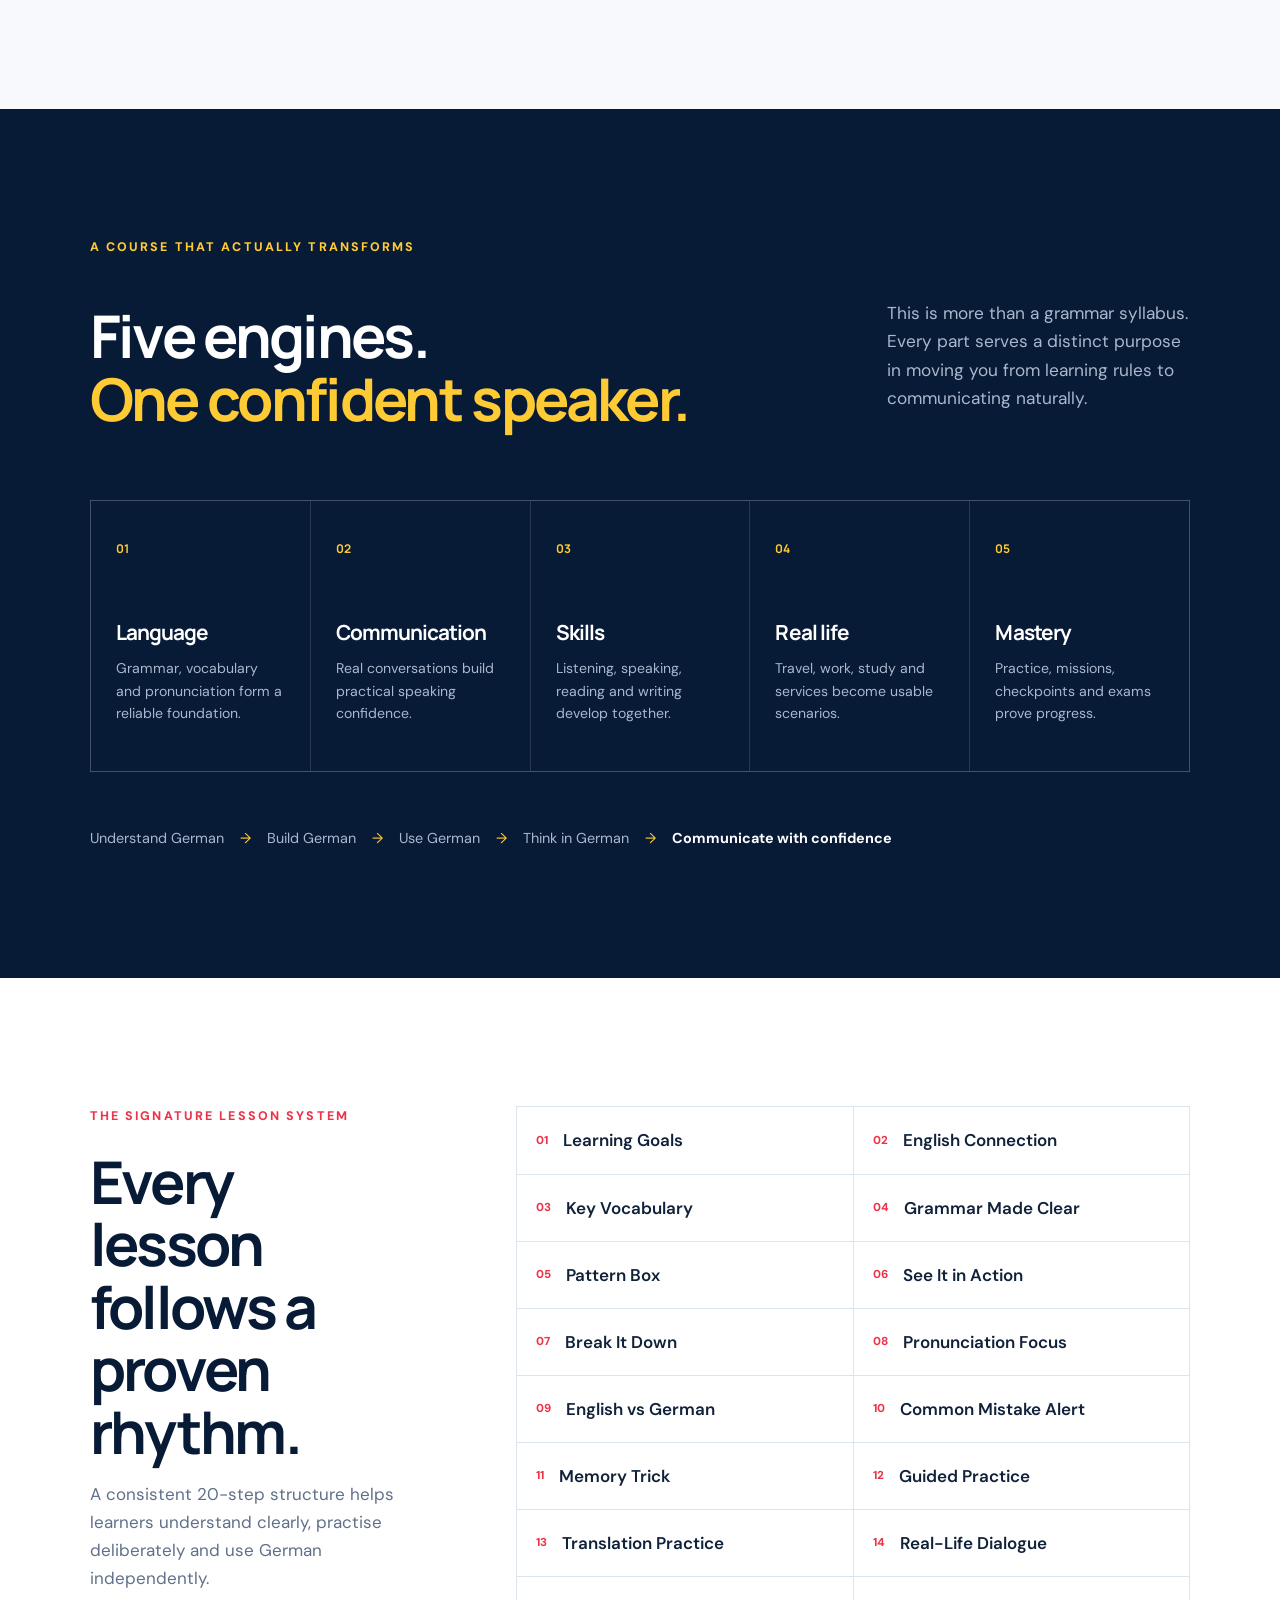
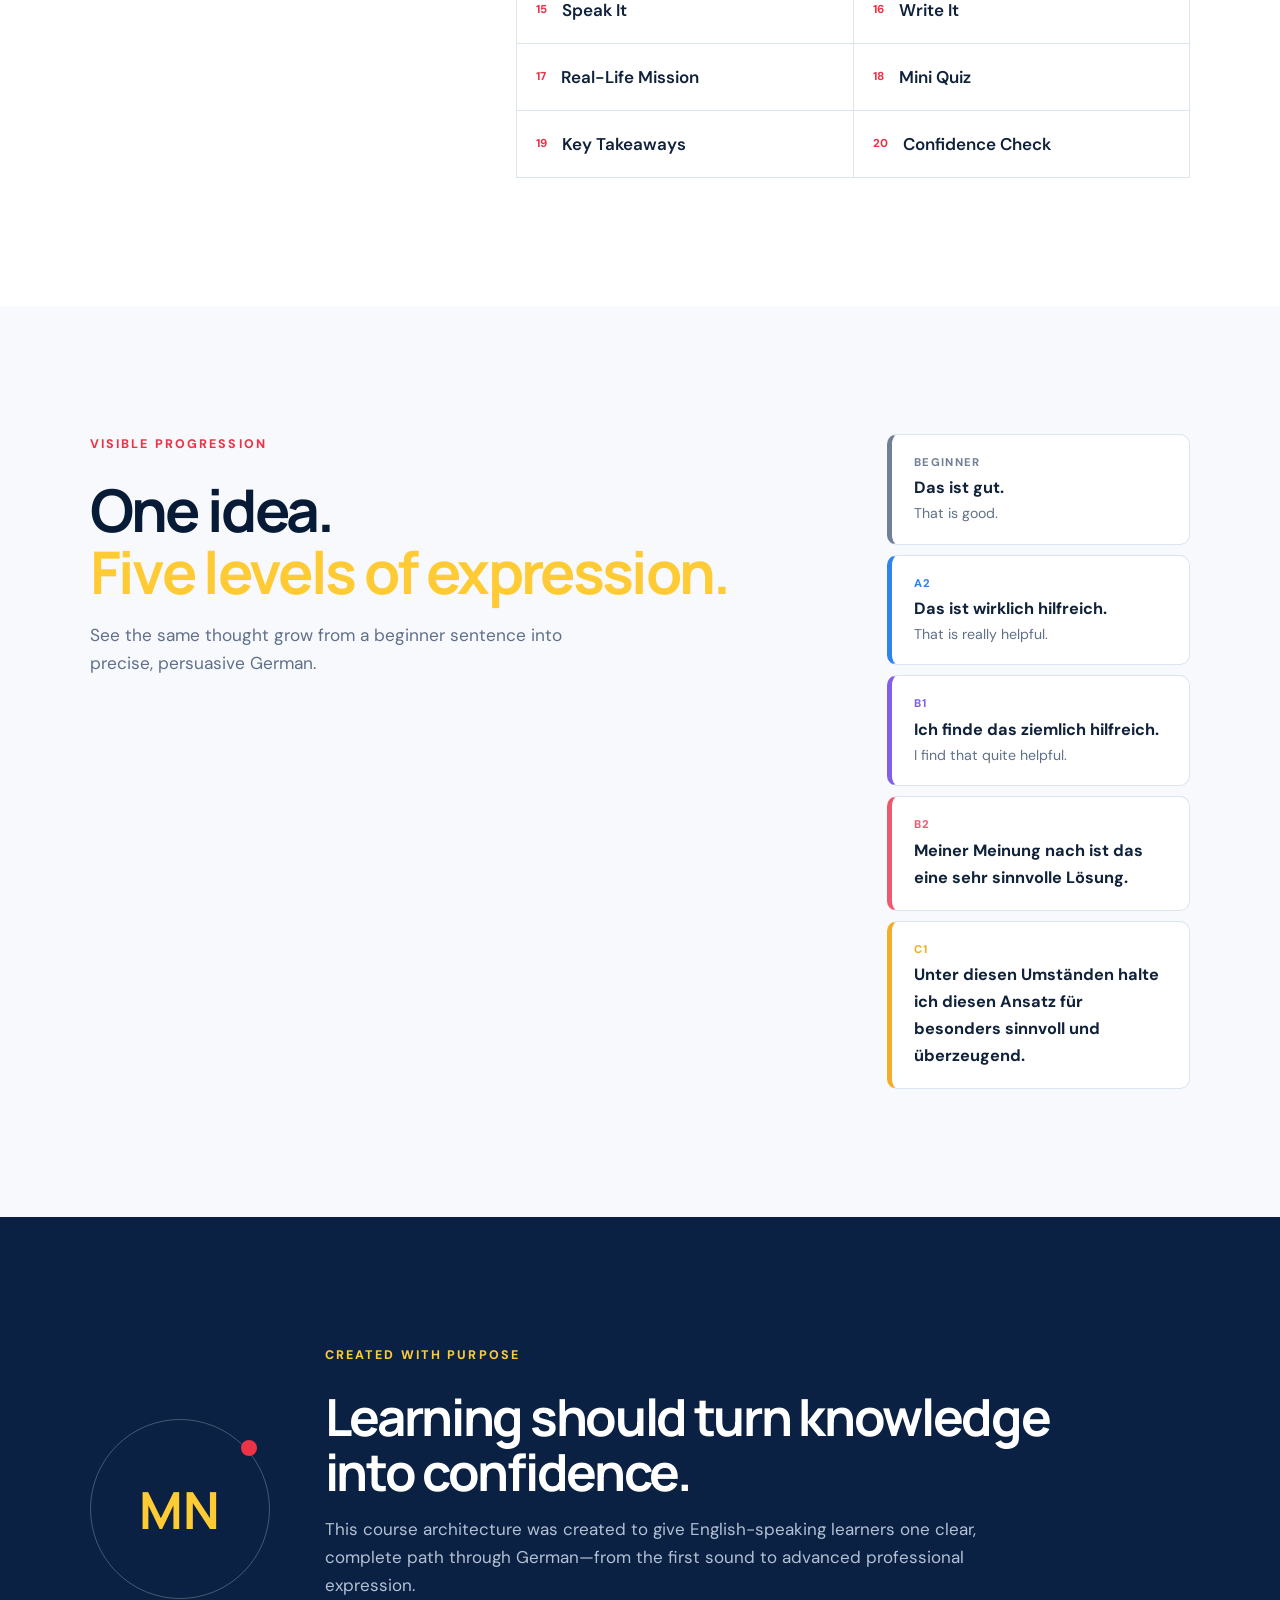
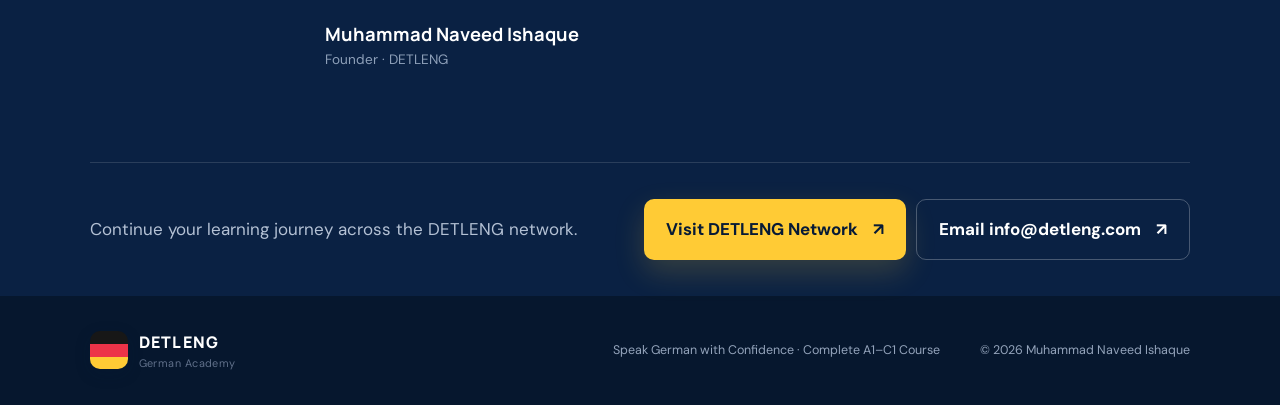
==== commit ccabcb0f: "Add DETLENG German Academy logo, favicon and consistent branding" ====
--- a/index.html
+++ b/index.html
@@ -9,15 +9,16 @@
   <link rel="preconnect" href="https://fonts.googleapis.com">
   <link rel="preconnect" href="https://fonts.gstatic.com" crossorigin>
   <link href="https://fonts.googleapis.com/css2?family=DM+Sans:wght@400;500;600;700&family=Manrope:wght@600;700;800&display=swap" rel="stylesheet">
-  <link rel="icon" type="image/svg+xml" href="data:image/svg+xml,%3Csvg xmlns='http://www.w3.org/2000/svg' viewBox='0 0 64 64'%3E%3Crect width='64' height='64' rx='16' fill='%23071a36'/%3E%3Cpath d='M13 17h38v10H13z' fill='%23ffca28'/%3E%3Cpath d='M13 27h38v10H13z' fill='%23ef3340'/%3E%3Cpath d='M13 37h38v10H13z' fill='%23f8fafc'/%3E%3C/svg%3E">
+  <link rel="icon" href="assets/favicon.ico" sizes="any">
+  <link rel="icon" type="image/png" sizes="32x32" href="assets/favicon-32.png">
+  <link rel="apple-touch-icon" href="assets/favicon-192.png">
   <link rel="stylesheet" href="styles.css">
 </head>
 <body>
   <a class="skip-link" href="#curriculum">Skip to course outline</a>
   <header class="site-header">
     <a class="brand" href="#top" aria-label="Speak German with Confidence home">
-      <span class="brand-mark" aria-hidden="true"><i></i><i></i><i></i></span>
-      <span><b>DETLENG</b><small>German Academy</small></span>
+      <img class="detleng-brand-image" src="assets/detleng-german-academy-logo.png" alt="DETLENG German Academy" width="210" height="68">
     </a>
     <nav aria-label="Primary navigation">
       <a href="#journey">Journey</a>
@@ -26,7 +27,7 @@
       <a href="#about">About</a>
     </nav>
     <div class="header-actions">
-      <a class="study-guide-cta" href="https://github.com/Navid-Ishaq/aienglish-detleng/tree/main/docs/lessons" target="_blank" rel="noopener noreferrer">Study Guides <span>↗</span></a>
+      <a class="study-guide-cta" href="https://github.com/Navid-Ishaq/learngerman-detleng/tree/main/docs" target="_blank" rel="noopener noreferrer">Study Guides <span>↗</span></a>
       <a class="header-cta" href="#curriculum">Explore course <span>↓</span></a>
     </div>
   </header>
--- a/styles.css
+++ b/styles.css
@@ -2,3 +2,7 @@
 @media(prefers-reduced-motion:reduce){html{scroll-behavior:auto}*{transition:none!important}}
 .header-actions{display:flex;align-items:center;gap:9px}.study-guide-cta{display:inline-flex;align-items:center;gap:7px;padding:10px 15px;border:1px solid #cfd8e5;border-radius:10px;background:white;color:var(--navy);font-size:.87rem;font-weight:700;box-shadow:0 5px 18px rgba(7,26,54,.06);transition:transform .2s,border-color .2s,box-shadow .2s}.study-guide-cta span{color:var(--red)}.study-guide-cta:hover{transform:translateY(-2px);border-color:#a9b8cb;box-shadow:0 9px 22px rgba(7,26,54,.1)}
 @media(max-width:720px){.header-actions{gap:6px}.study-guide-cta{font-size:.76rem;padding:9px 10px}}
+
+/* DETLENG branding update — isolated to logo, preserves layout */
+.detleng-brand-image{display:block;width:auto;height:52px;max-width:min(210px,42vw);object-fit:contain;object-position:left center}
+@media(max-width:720px){.detleng-brand-image{height:43px;max-width:min(170px,42vw)}}
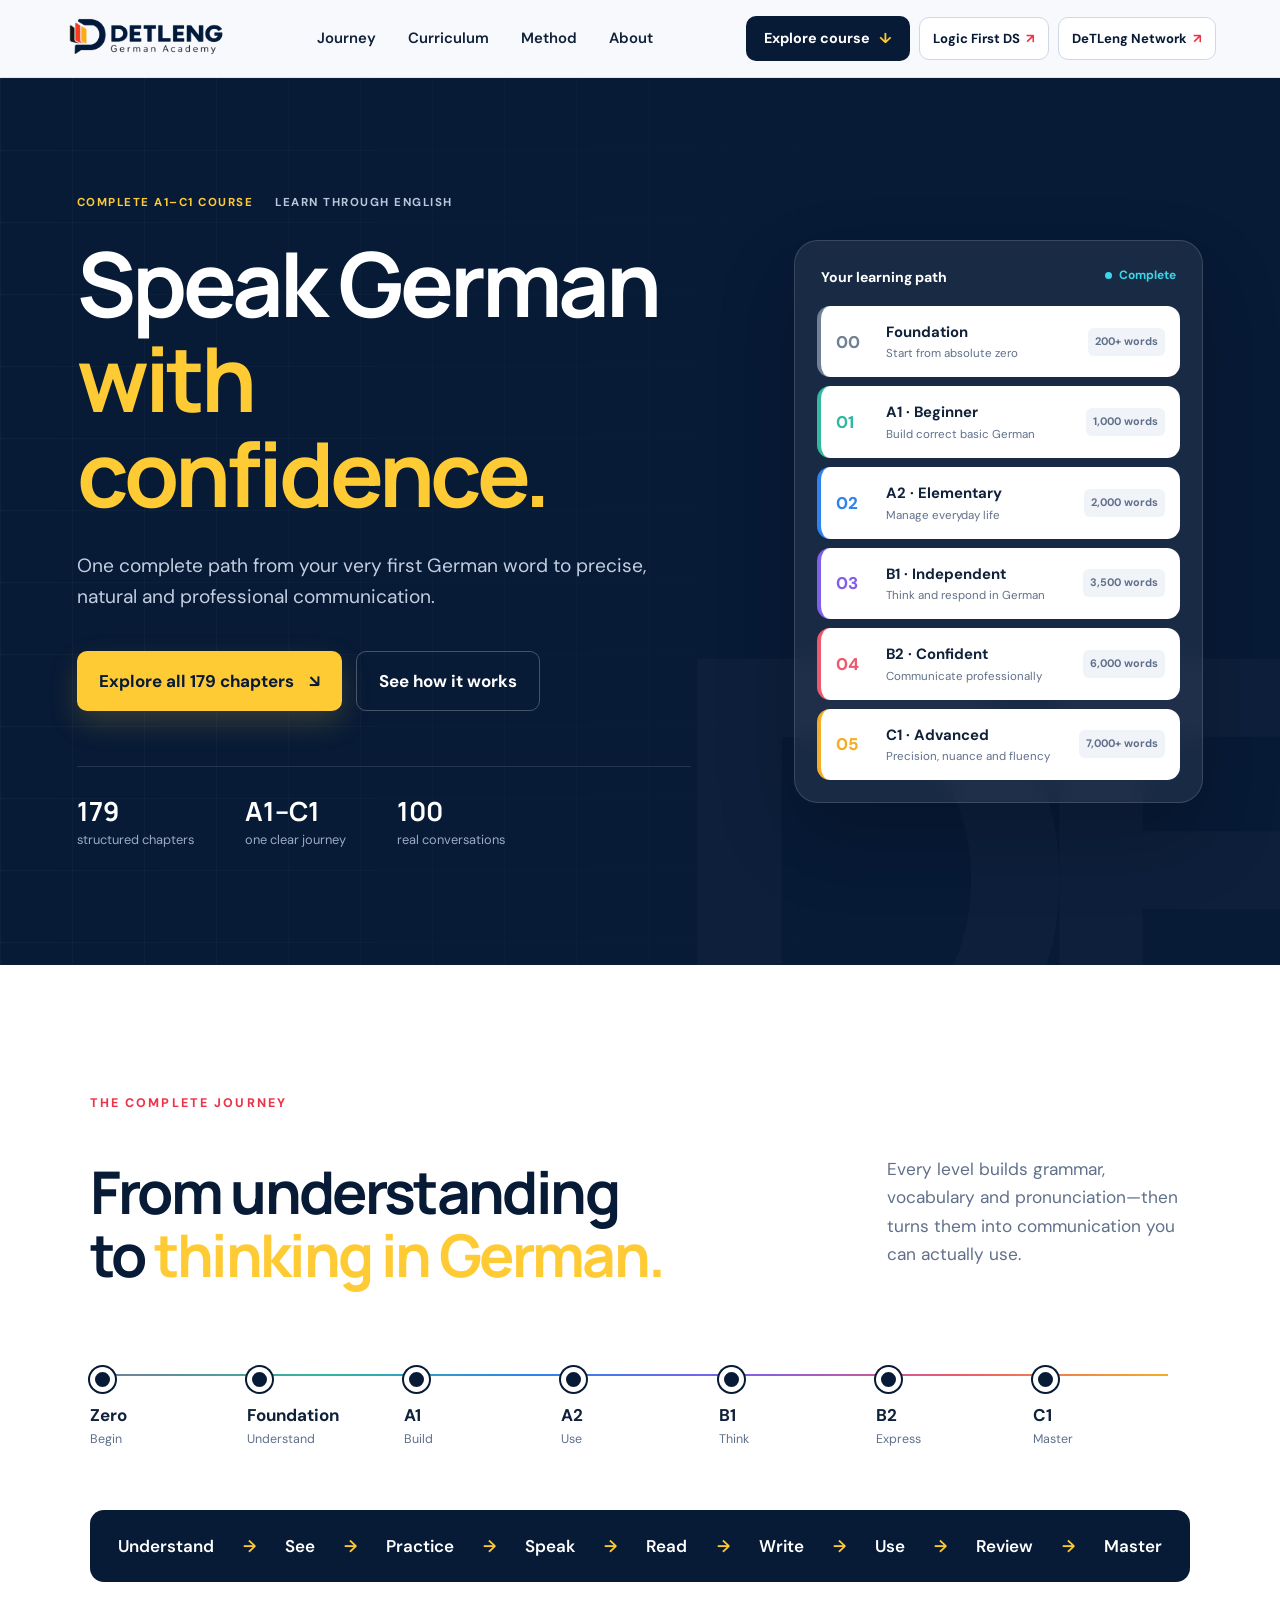
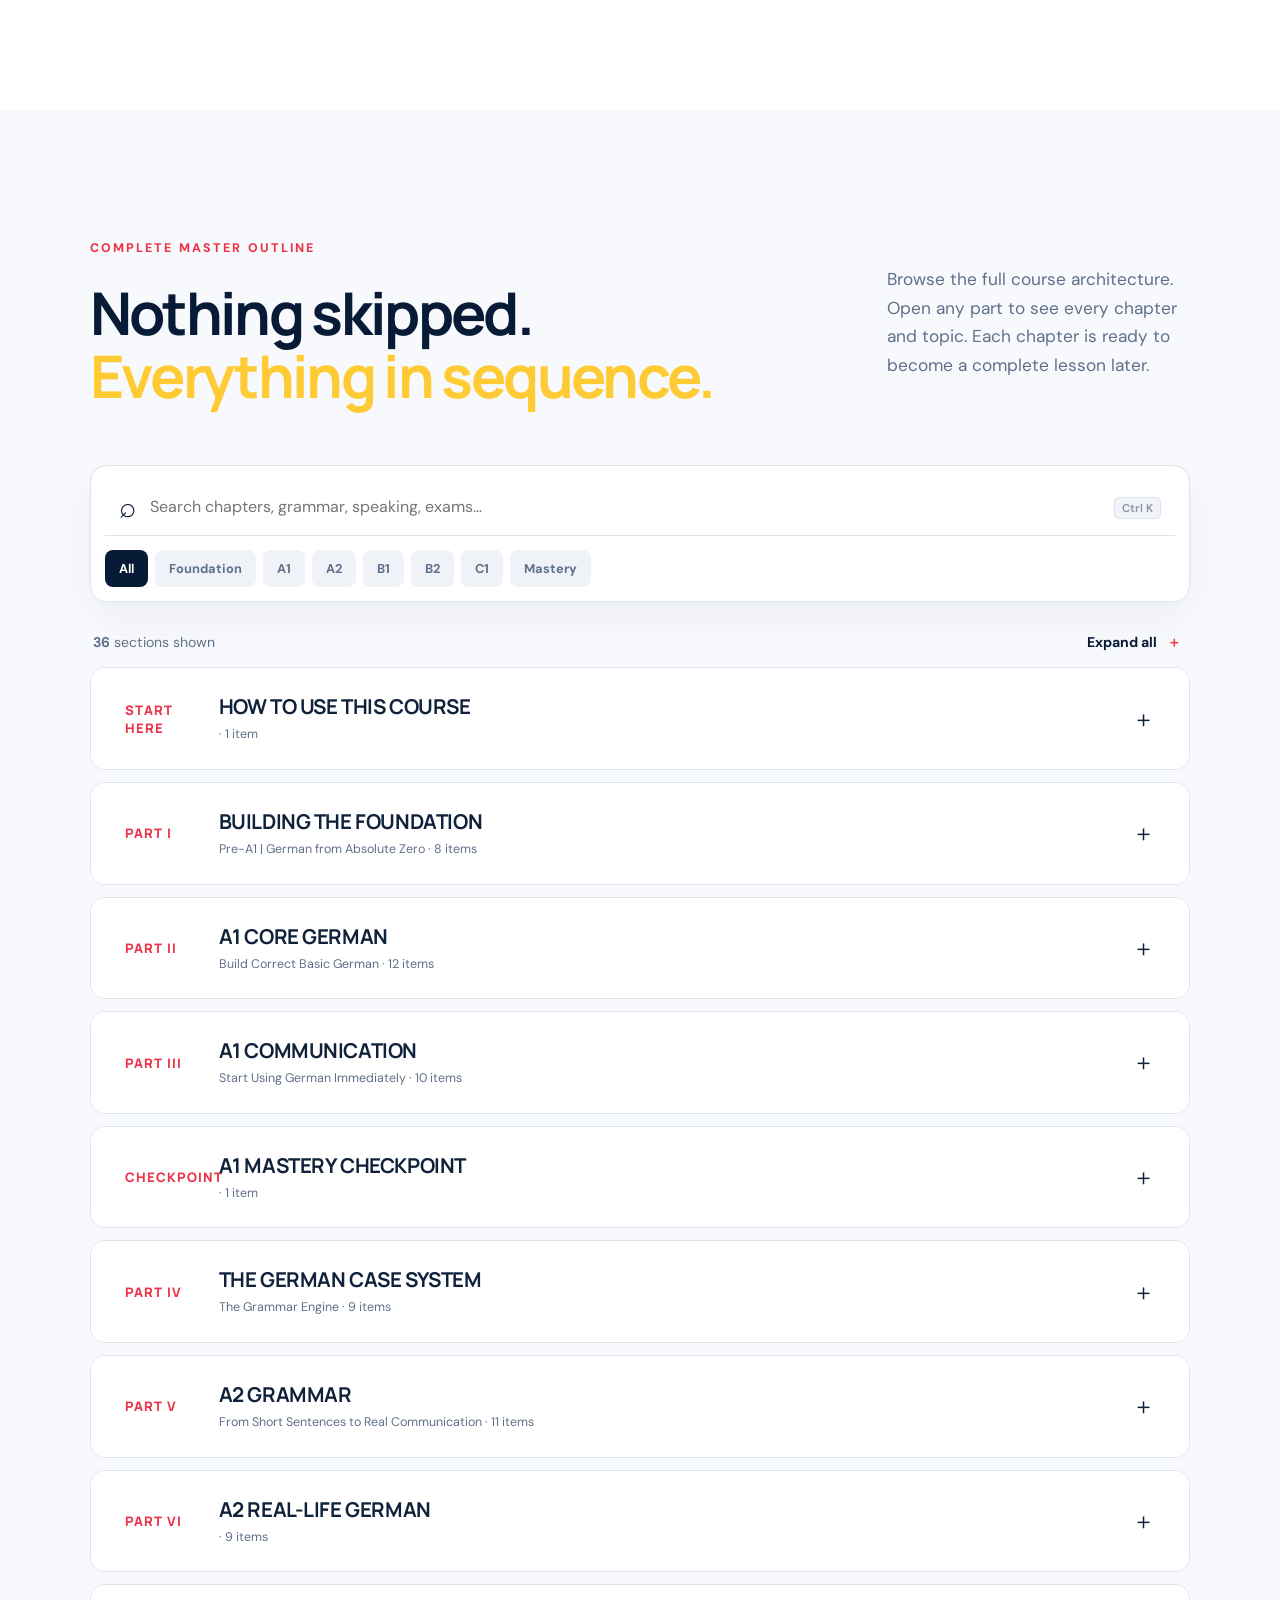
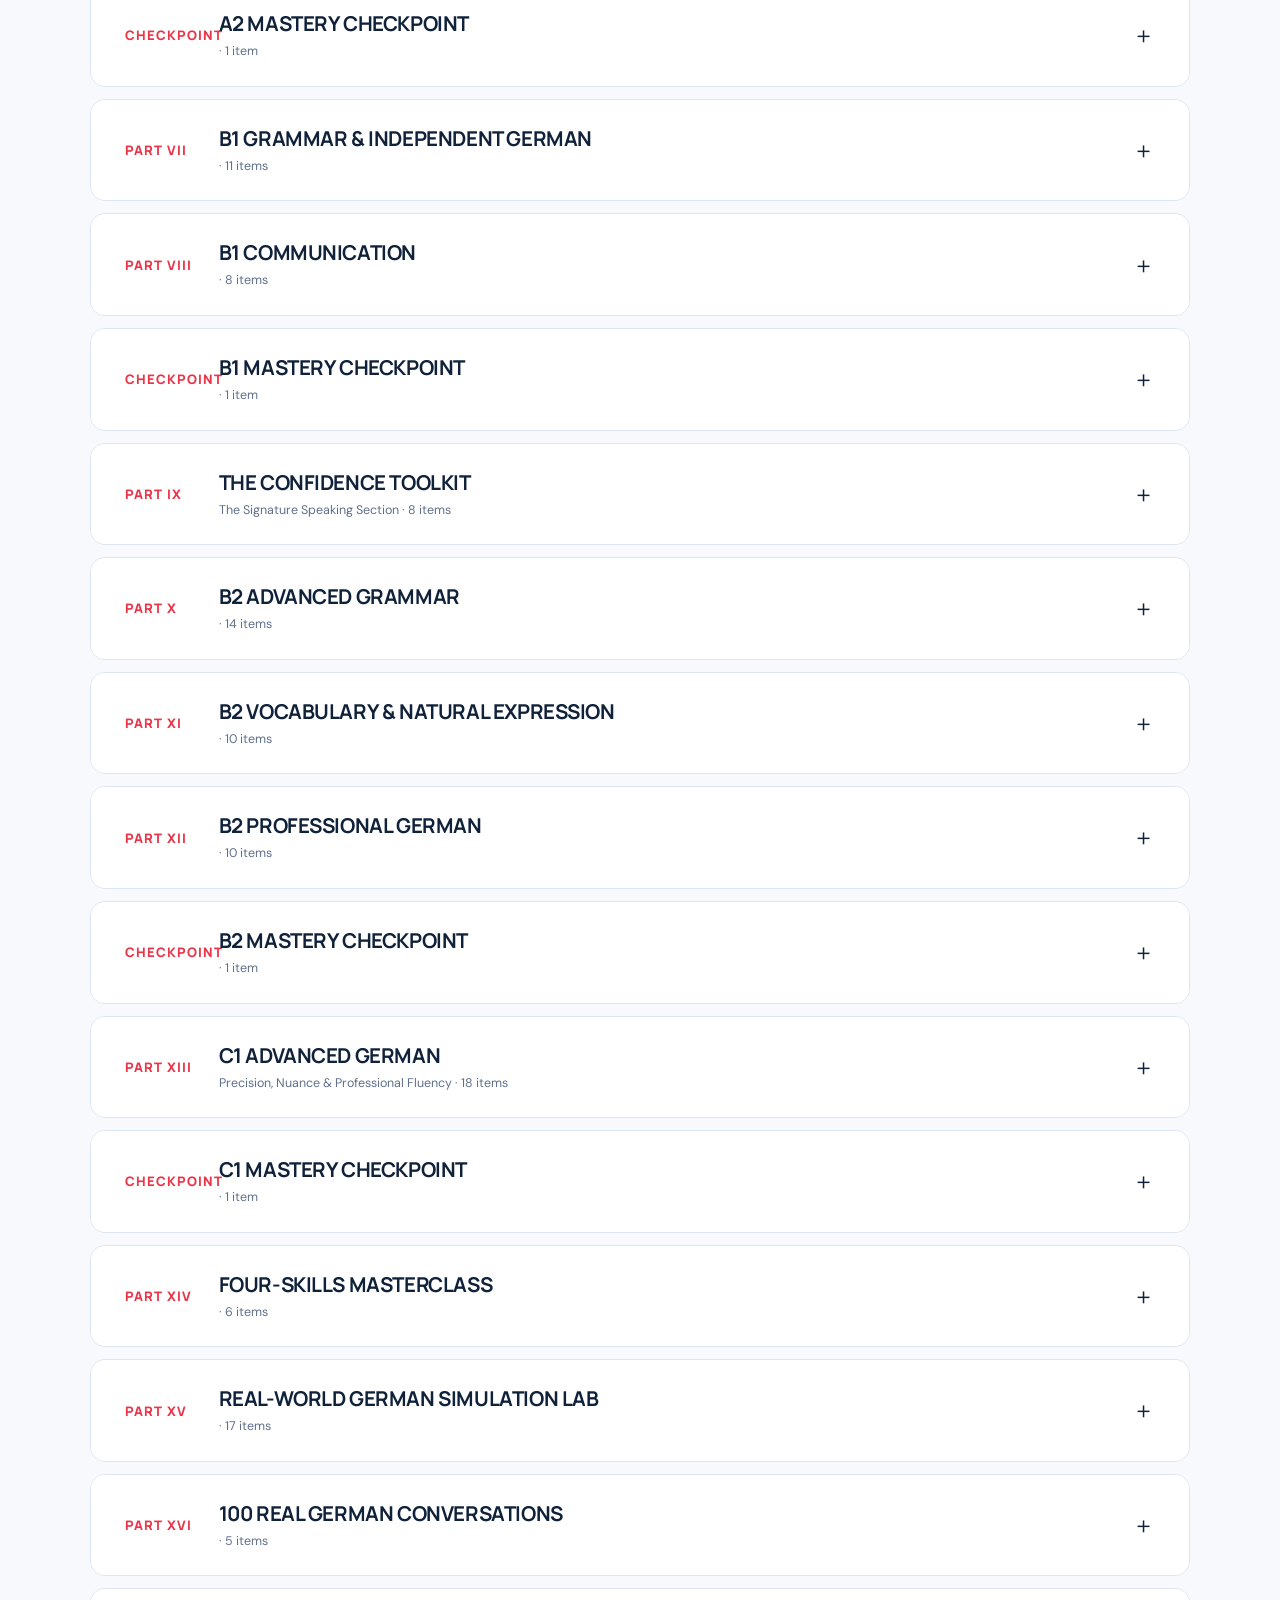
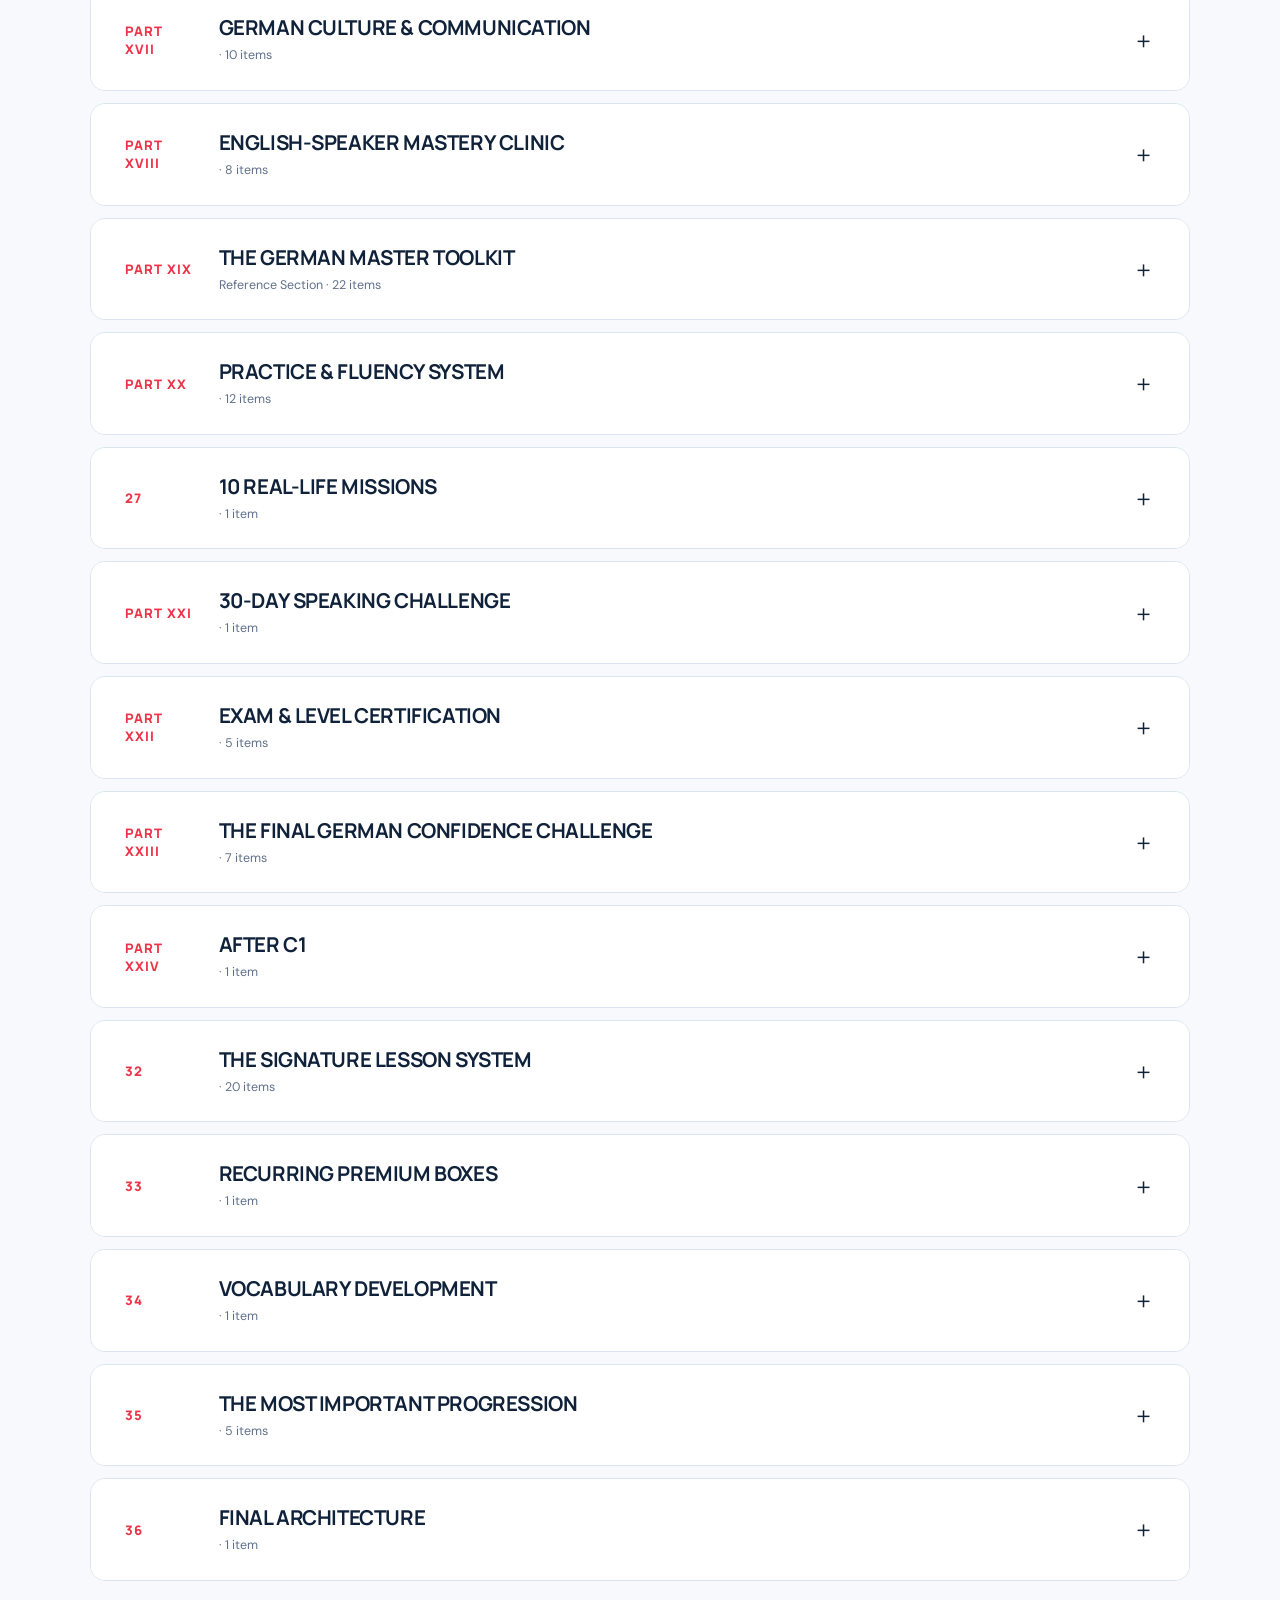
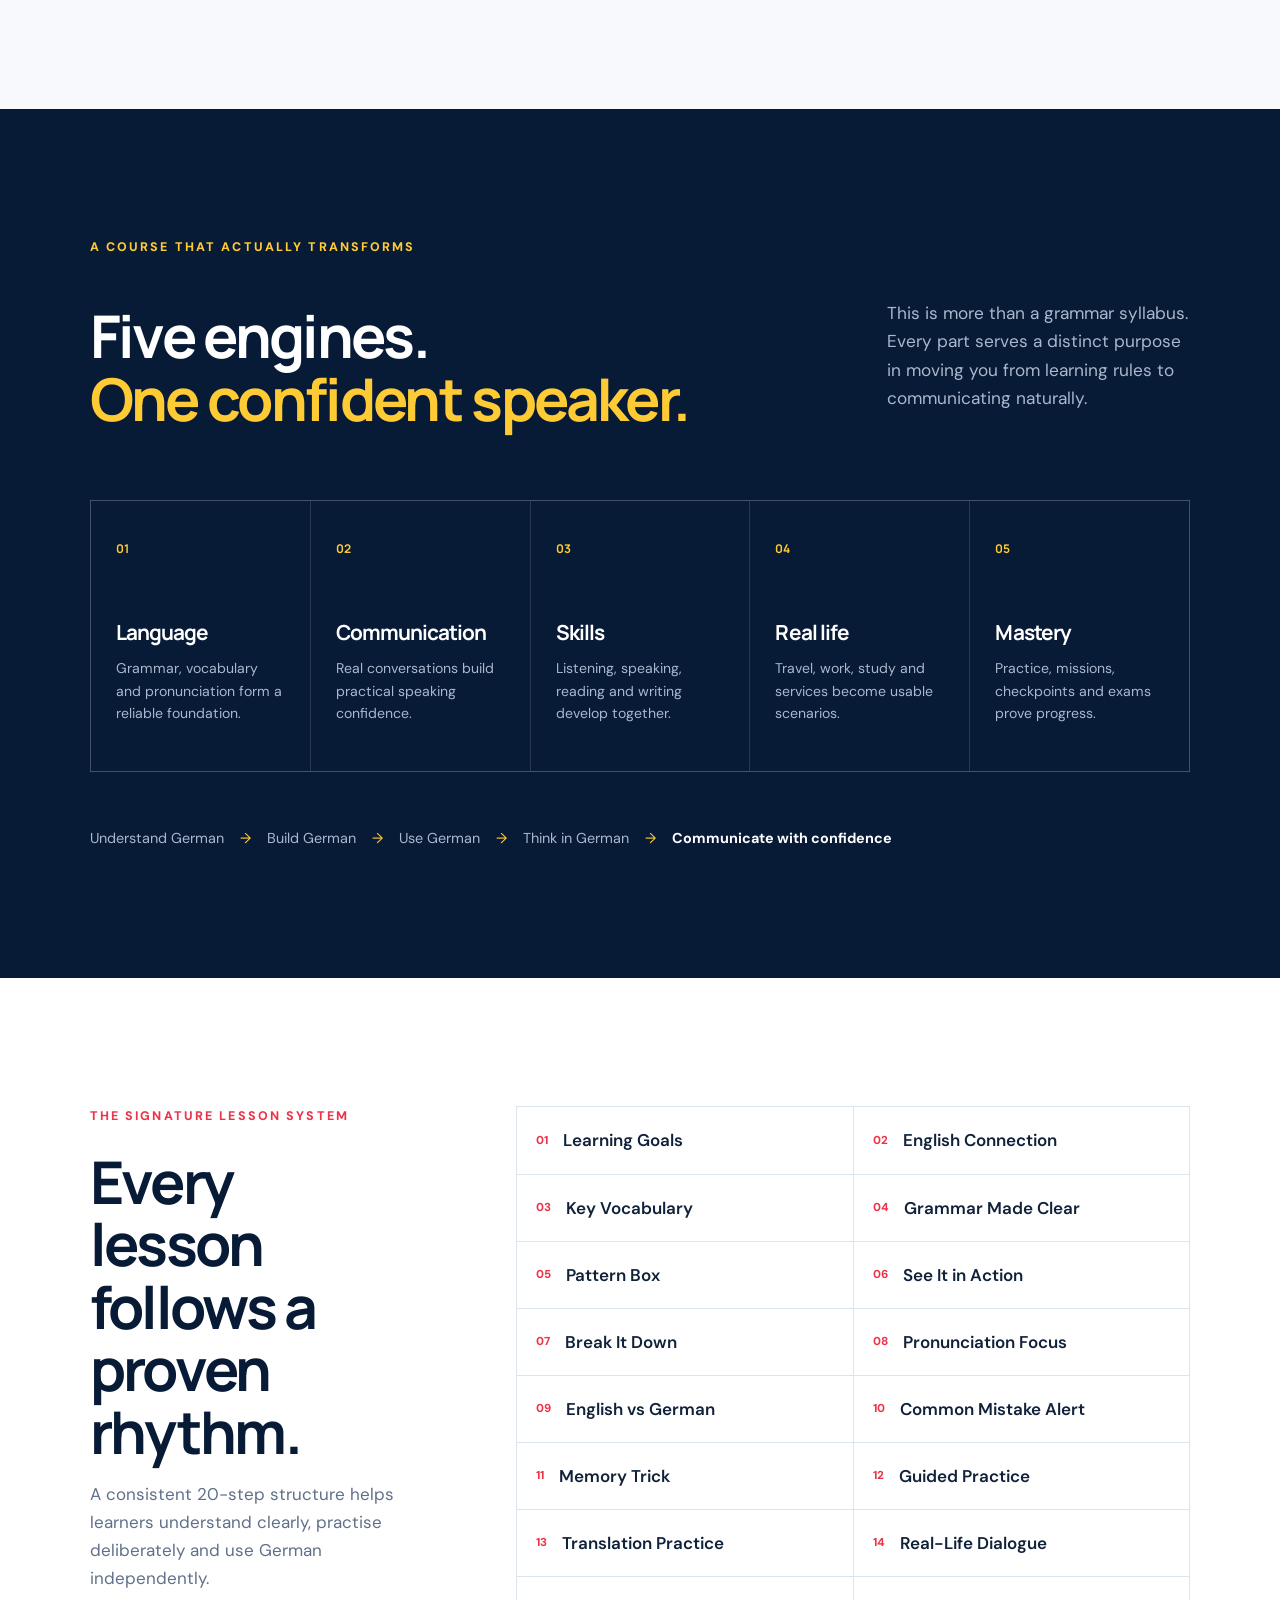
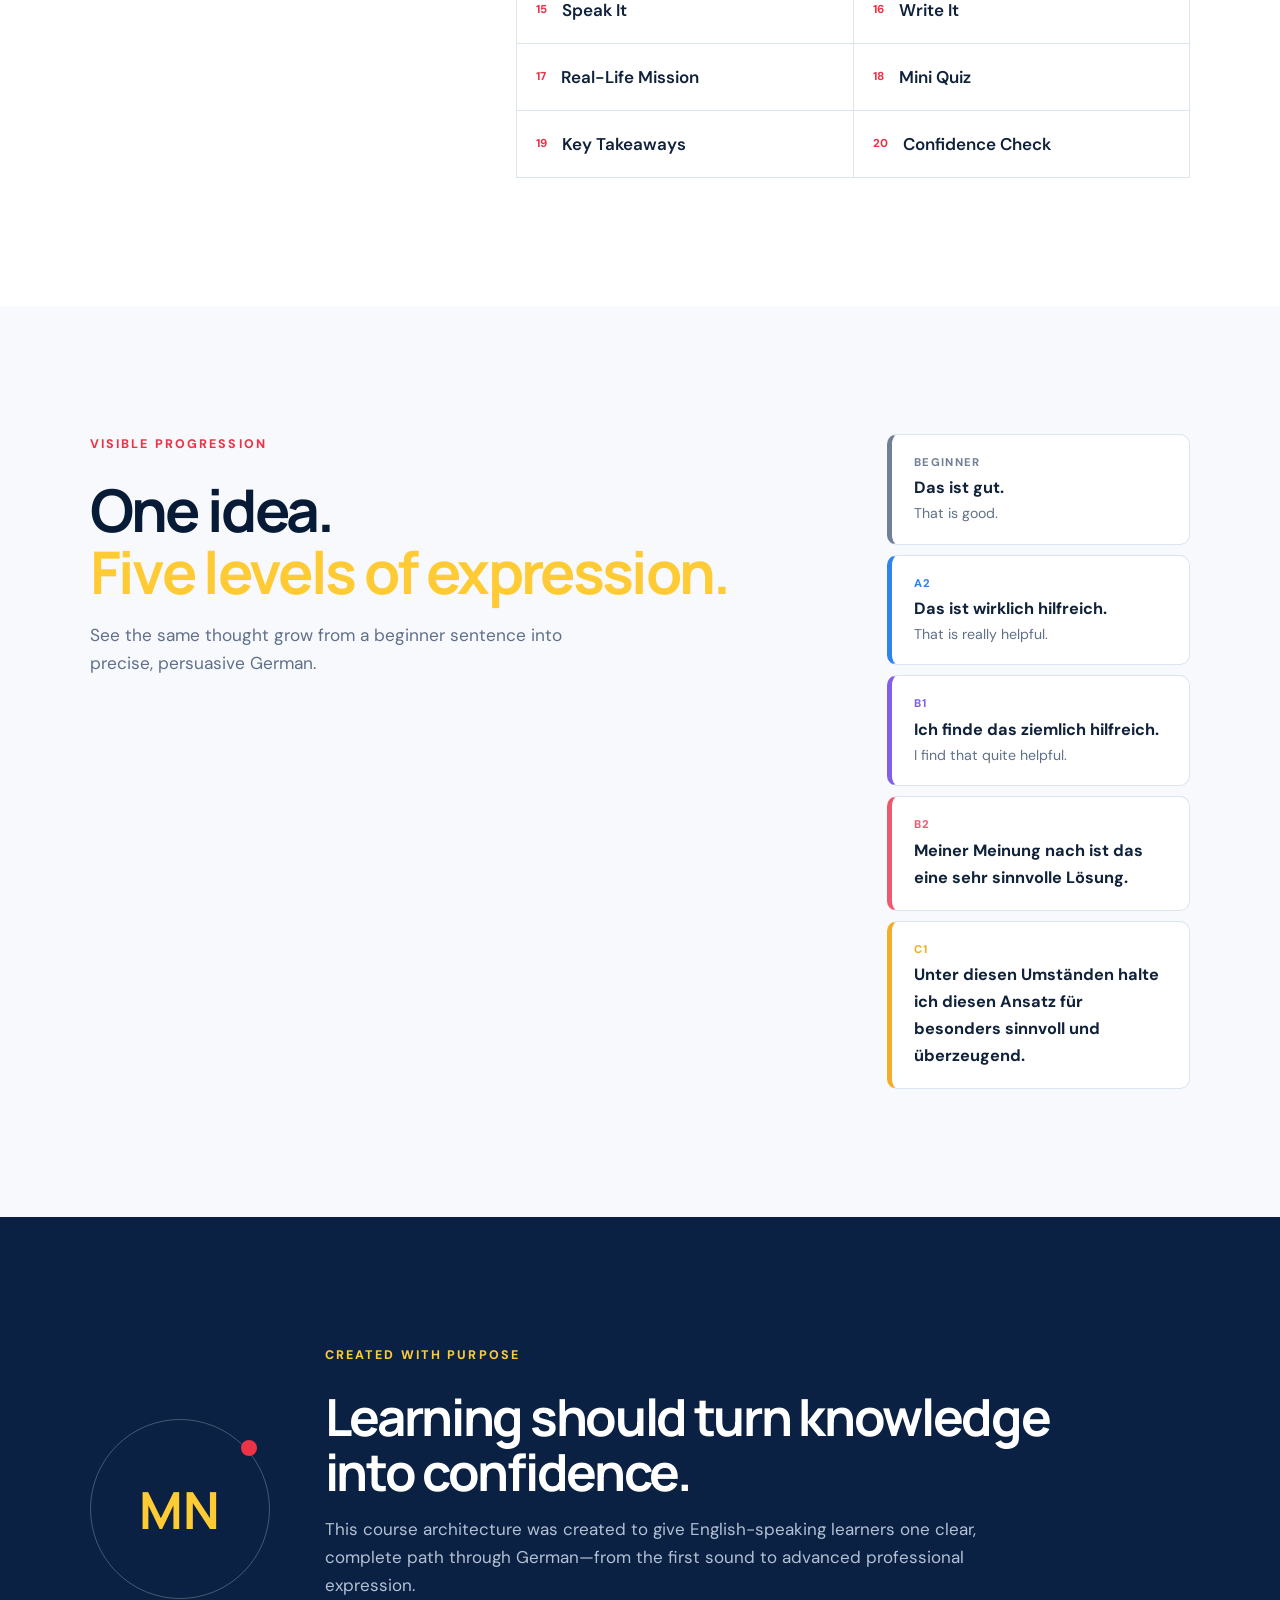
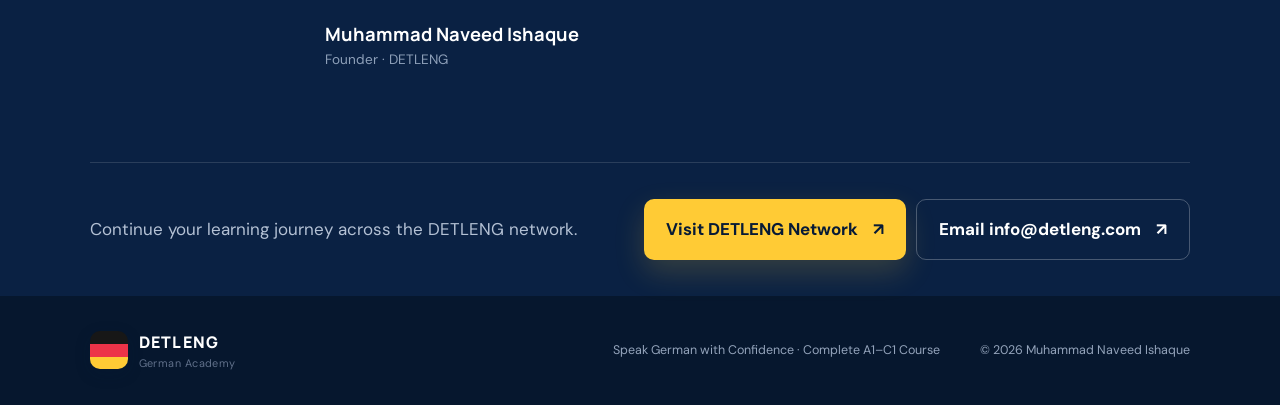
==== commit b812b565: "Update LearnGerman header with Logic First DS and DeTLeng Network" ====
--- a/index.html
+++ b/index.html
@@ -27,8 +27,9 @@
       <a href="#about">About</a>
     </nav>
     <div class="header-actions">
-      <a class="study-guide-cta" href="https://github.com/Navid-Ishaq/learngerman-detleng/tree/main/docs" target="_blank" rel="noopener noreferrer">Study Guides <span>↗</span></a>
       <a class="header-cta" href="#curriculum">Explore course <span>↓</span></a>
+      <a class="ecosystem-cta" href="https://lfds.detleng.com/" target="_blank" rel="noopener noreferrer" aria-label="Logic First DS (opens in a new tab)">Logic First DS <span aria-hidden="true">↗</span></a>
+      <a class="ecosystem-cta" href="https://network.detleng.com/" target="_blank" rel="noopener noreferrer" aria-label="DeTLeng Network (opens in a new tab)">DeTLeng Network <span aria-hidden="true">↗</span></a>
     </div>
   </header>
 
--- a/styles.css
+++ b/styles.css
@@ -6,3 +6,14 @@
 /* DETLENG branding update — isolated to logo, preserves layout */
 .detleng-brand-image{display:block;width:auto;height:52px;max-width:min(210px,42vw);object-fit:contain;object-position:left center}
 @media(max-width:720px){.detleng-brand-image{height:43px;max-width:min(170px,42vw)}}
+
+/* Ecosystem navigation — scoped to the homepage header. */
+.site-header .header-actions{display:flex;align-items:center;gap:9px;flex-wrap:wrap;justify-content:flex-end}
+.site-header .ecosystem-cta{display:inline-flex;align-items:center;justify-content:center;gap:6px;padding:10px 13px;border:1px solid #cfd8e5;border-radius:10px;background:#fff;color:var(--navy);font-size:.82rem;font-weight:700;white-space:nowrap;transition:border-color .2s,background .2s}
+.site-header .ecosystem-cta span{color:var(--red)}
+.site-header .ecosystem-cta:hover{border-color:#a9b8cb;background:#f6f8fc}
+.site-header .header-cta{white-space:nowrap}
+.site-header .ecosystem-cta:focus-visible,.site-header .header-cta:focus-visible{outline:3px solid var(--gold);outline-offset:3px}
+@media(max-width:1200px){.site-header{height:auto;min-height:78px;gap:12px;padding-top:12px;padding-bottom:12px}.site-header nav{gap:16px}.site-header .header-actions{max-width:60%}.site-header .ecosystem-cta{font-size:.76rem;padding:8px 10px}}
+@media(max-width:720px){.site-header{height:auto;min-height:68px;align-items:center;gap:8px}.site-header .detleng-brand-image{max-width:min(150px,39vw)}.site-header .header-actions{max-width:58%;gap:5px}.site-header .header-cta{font-size:.72rem;padding:7px 9px}.site-header .header-cta span{font-size:.8rem;margin-left:2px}.site-header .ecosystem-cta{font-size:.68rem;padding:6px 8px}.site-header .ecosystem-cta span{font-size:.73rem}}
+@media(max-width:420px){.site-header .header-actions{max-width:59%}.site-header .ecosystem-cta{font-size:.63rem}}
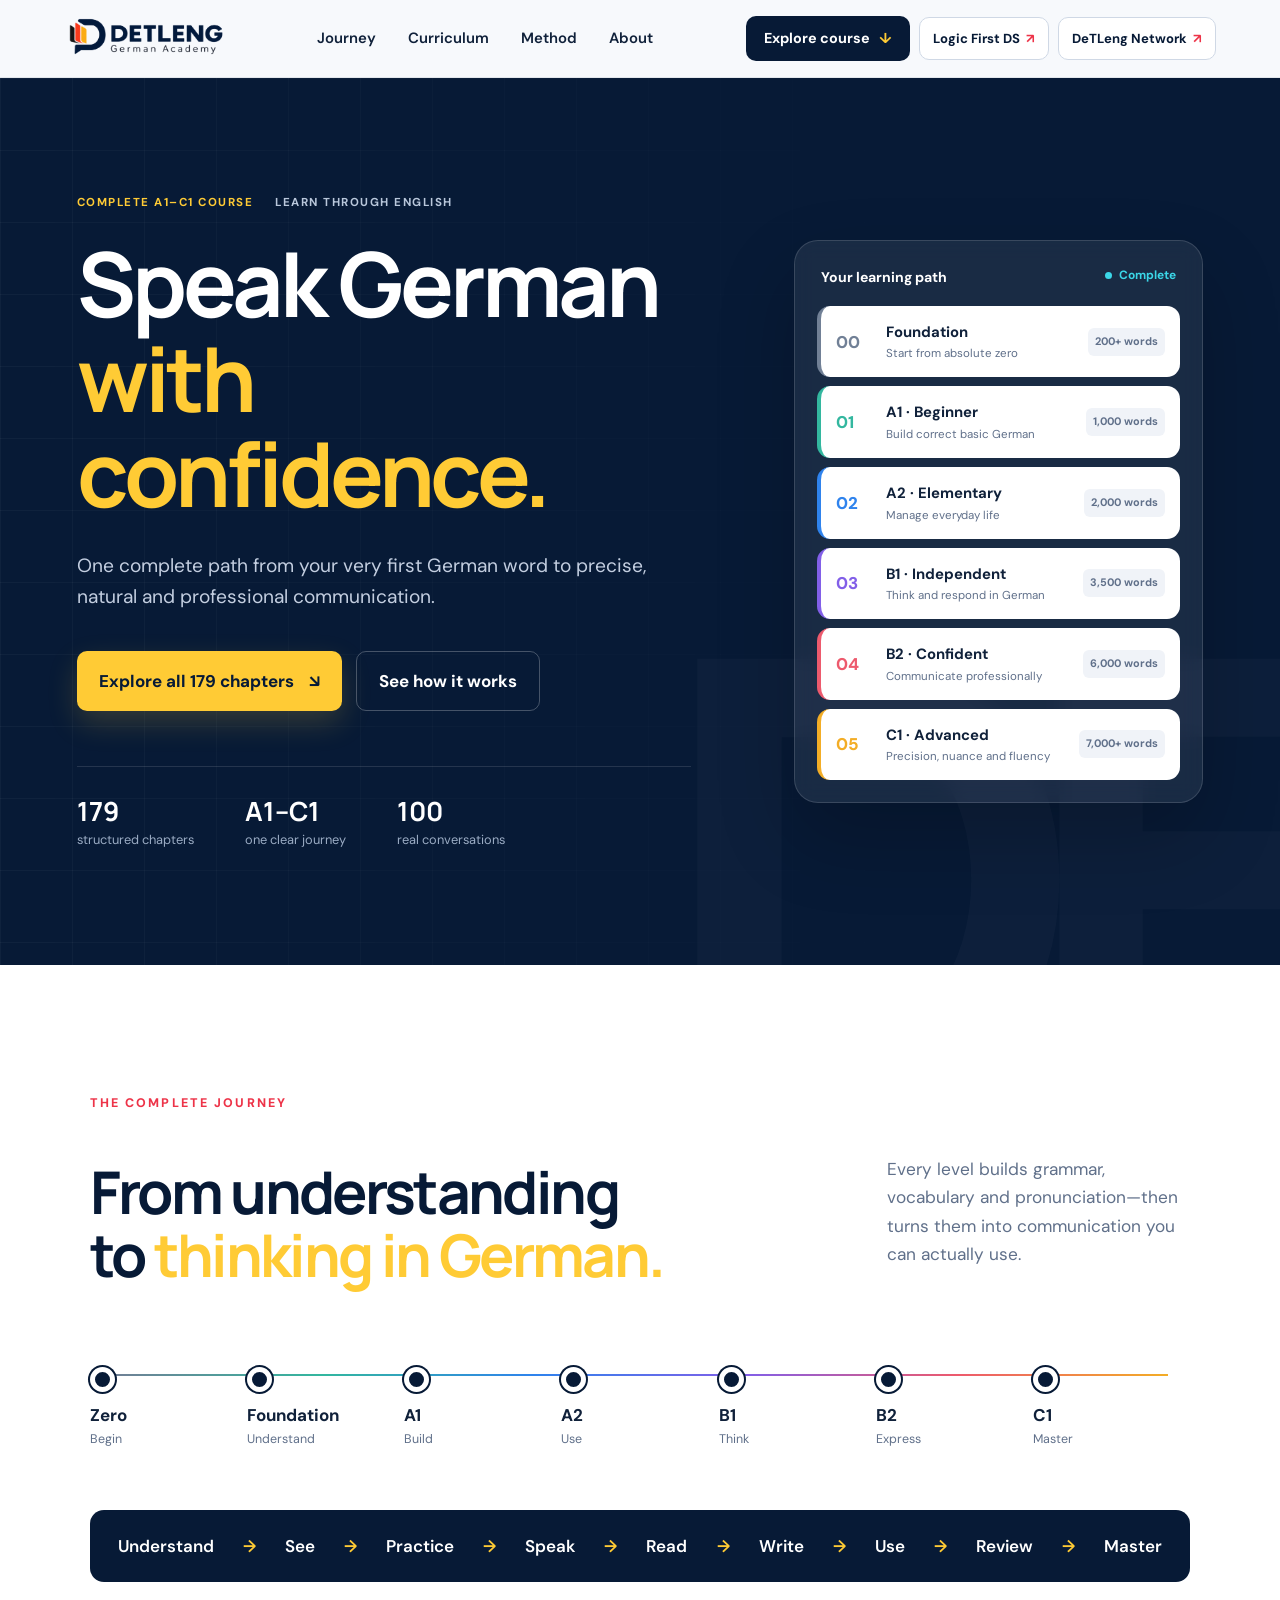
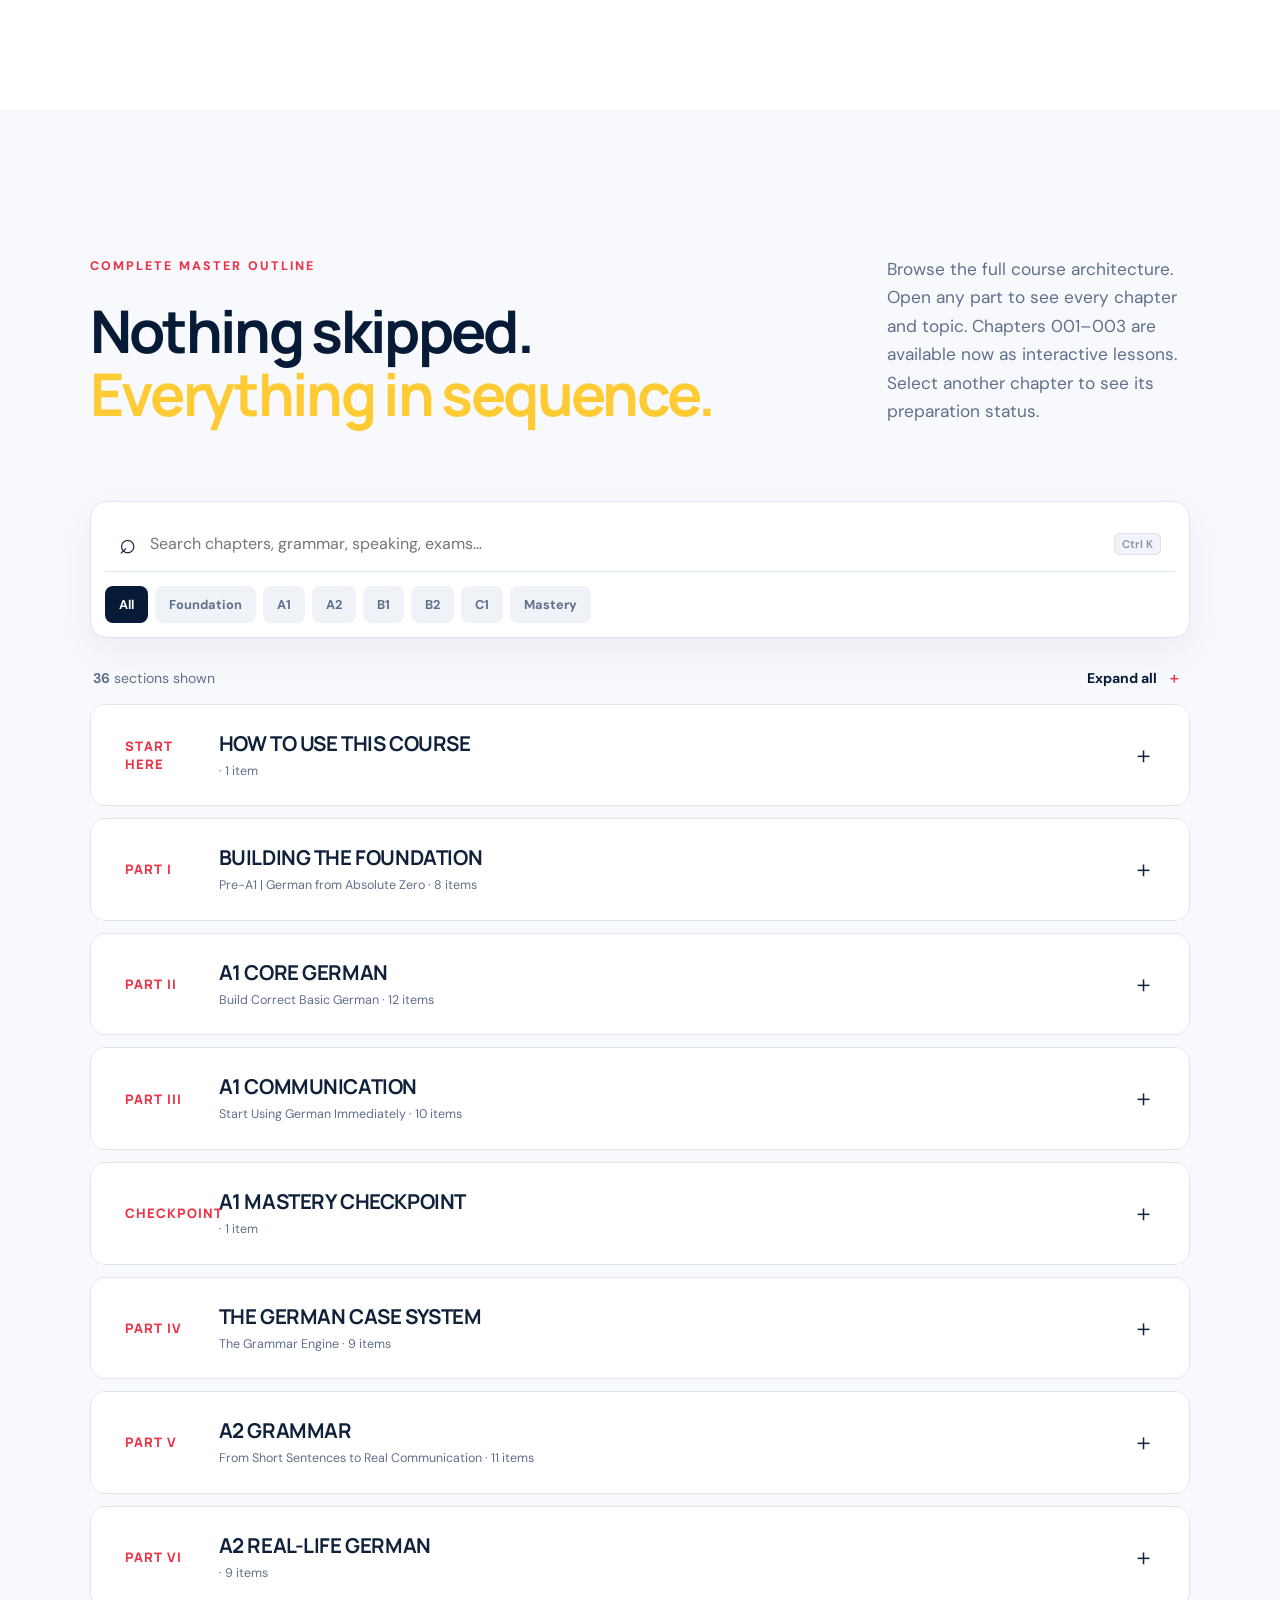
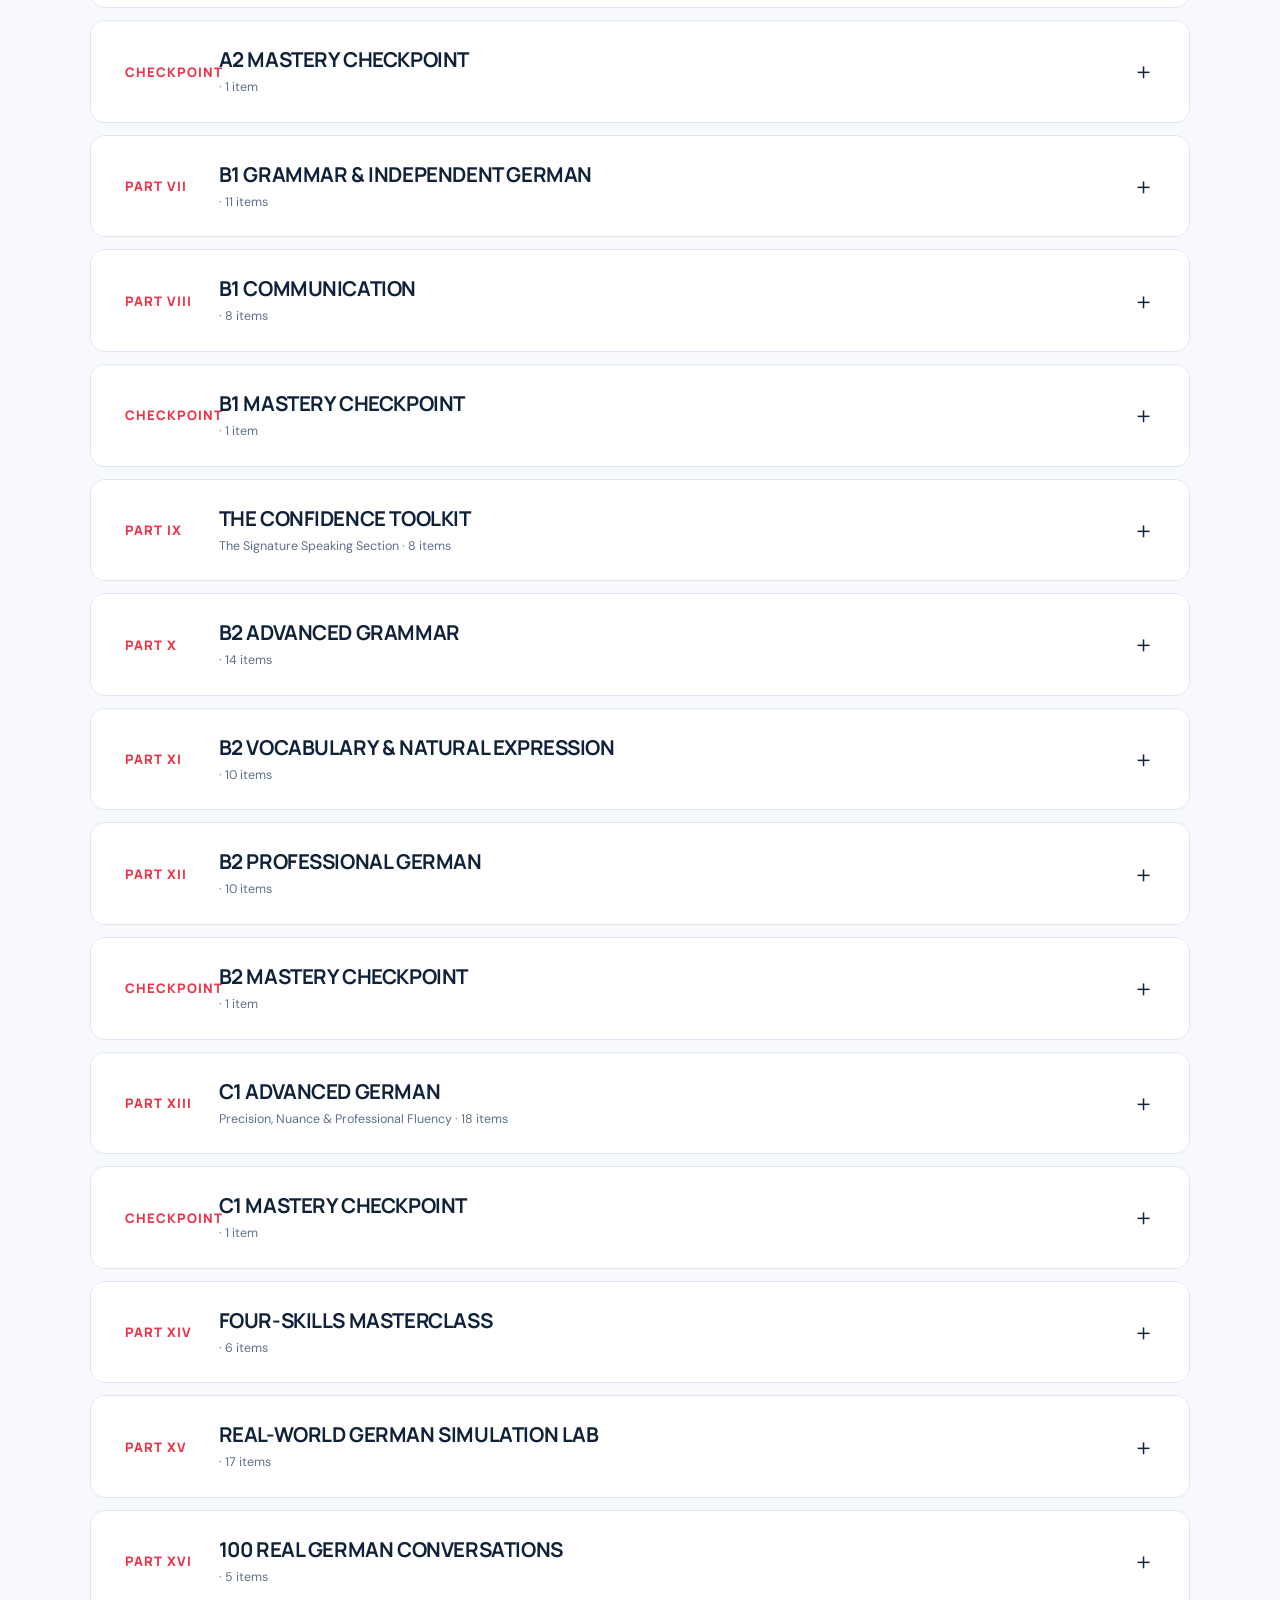
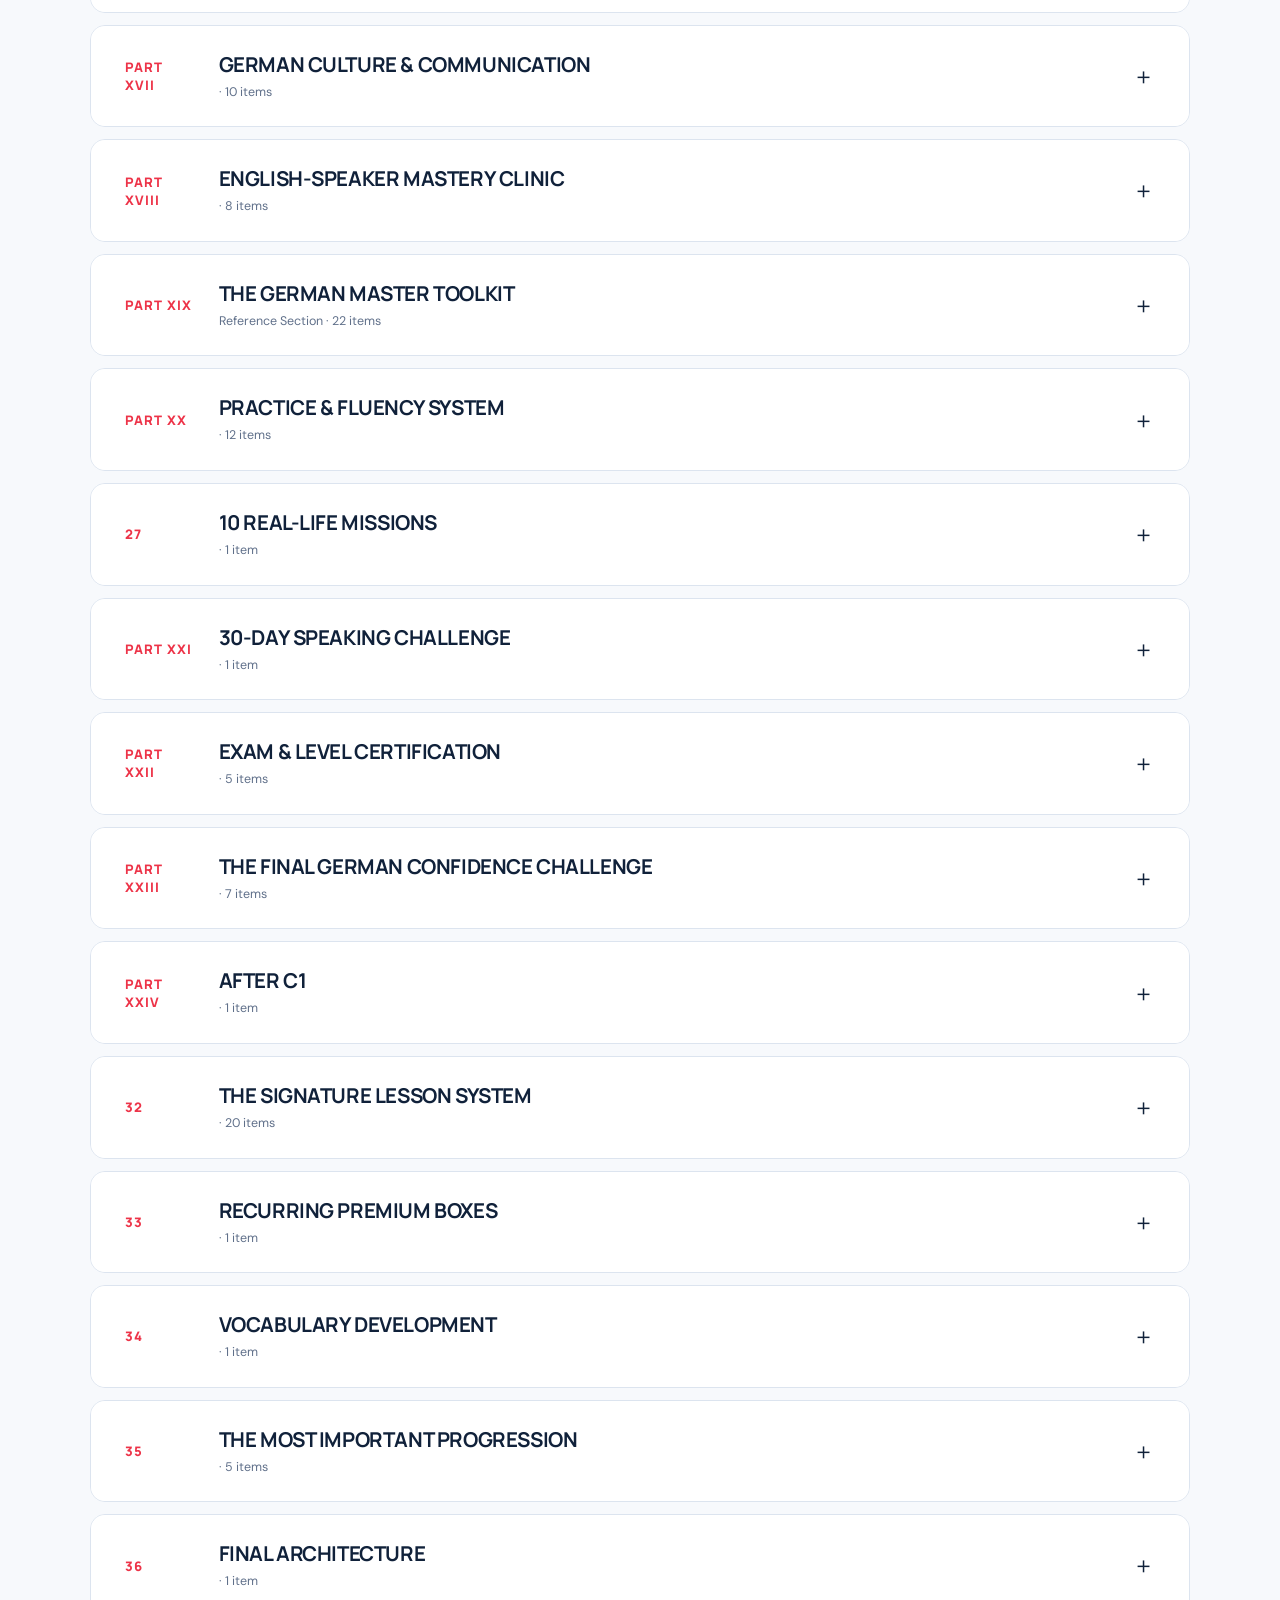
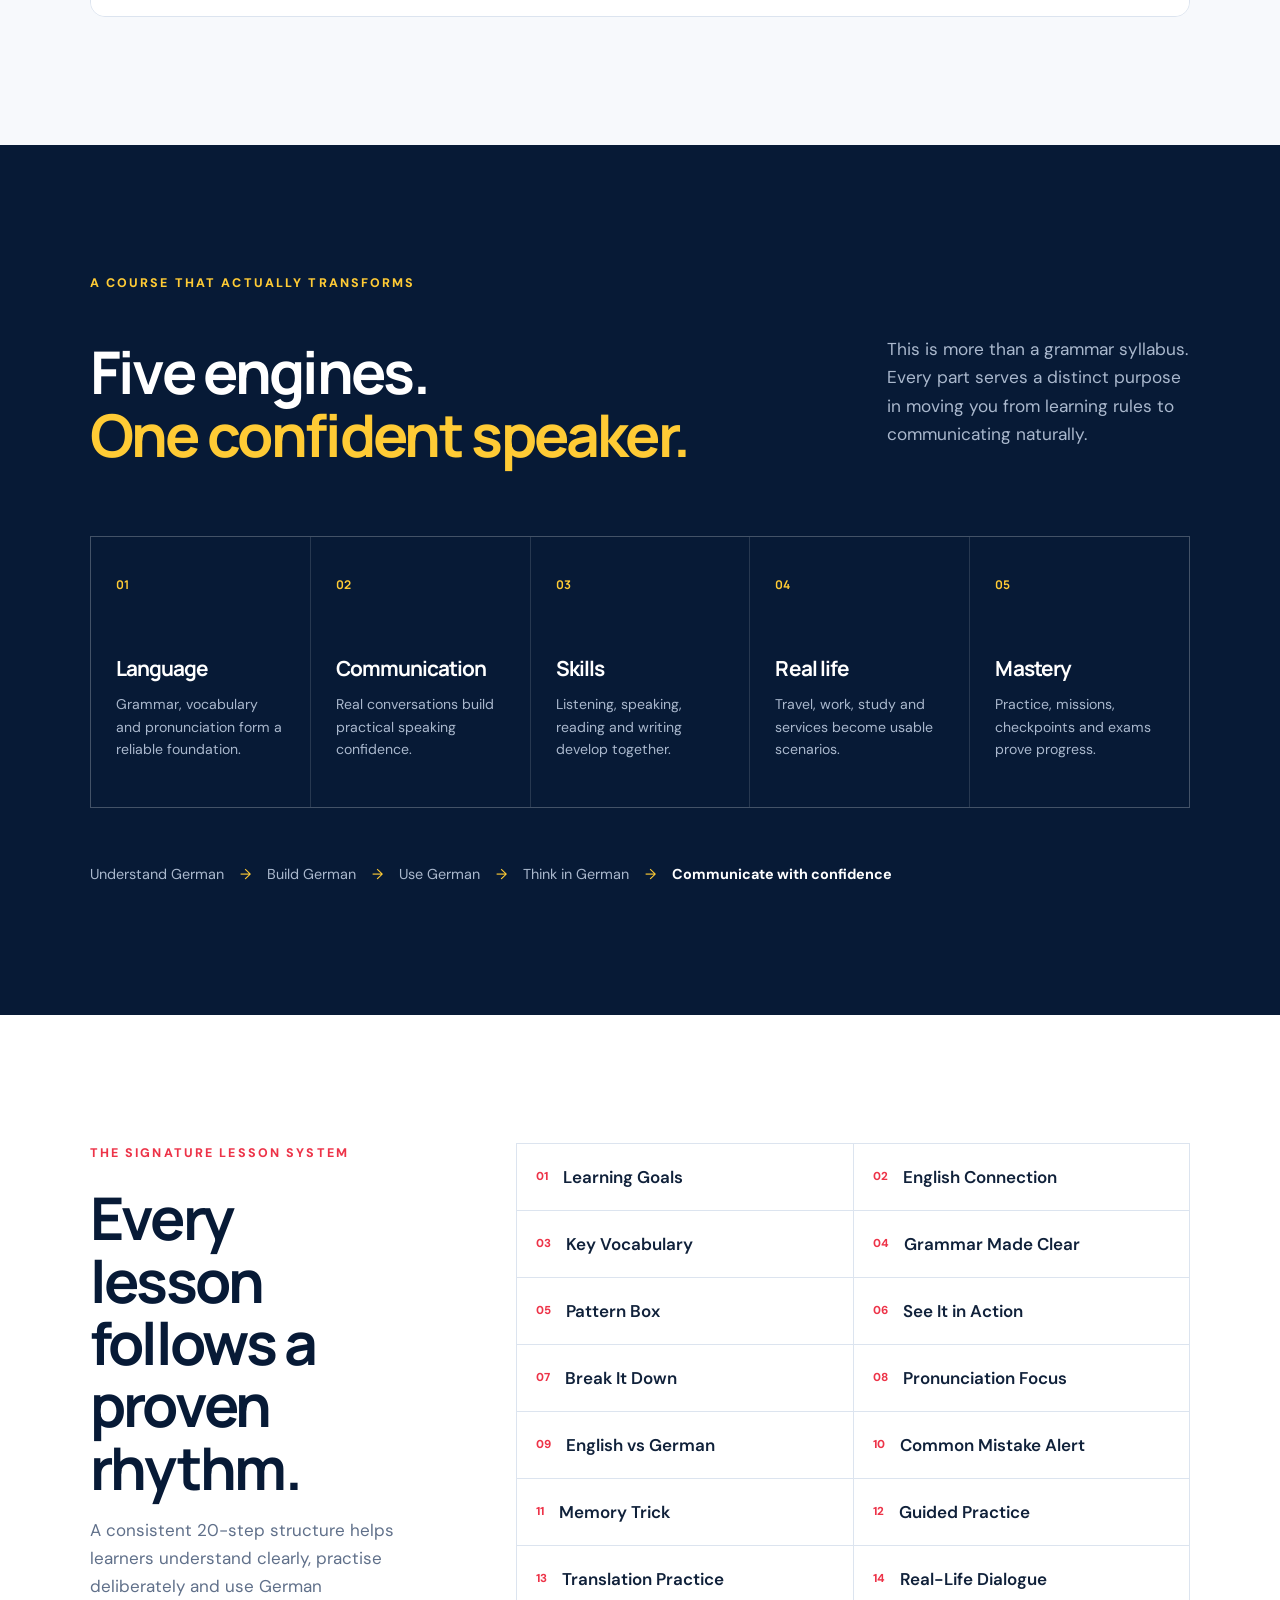
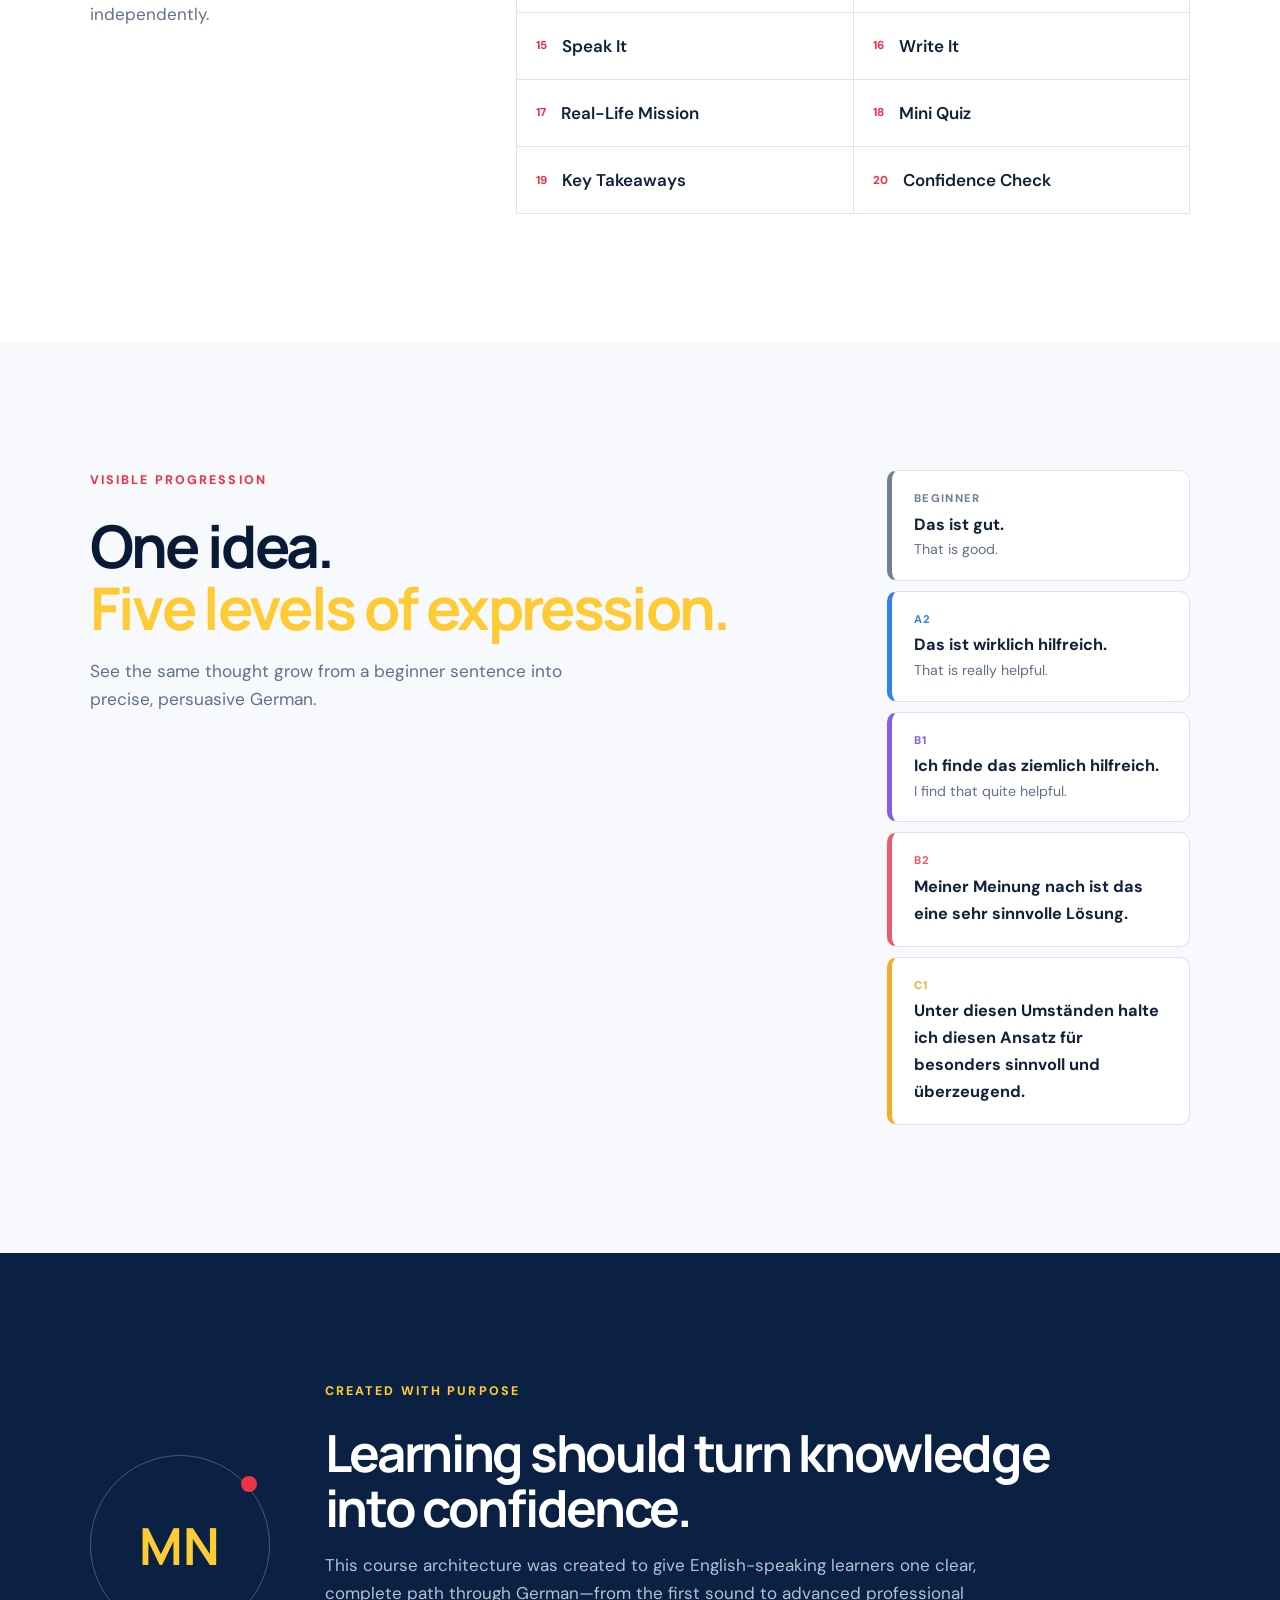
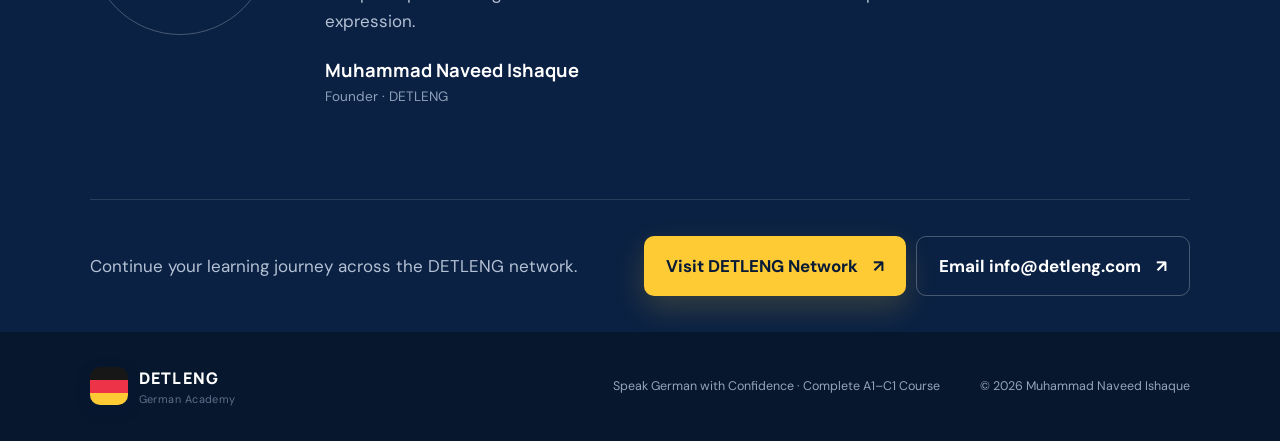
==== commit 36dd6927: "Fix dynamic chapter navigation and add coming soon notices" ====
--- a/index.html
+++ b/index.html
@@ -80,7 +80,7 @@
     <section class="curriculum section" id="curriculum">
       <div class="curriculum-intro">
         <div><div class="section-kicker">Complete master outline</div><h2>Nothing skipped.<br><em>Everything in sequence.</em></h2></div>
-        <p>Browse the full course architecture. Open any part to see every chapter and topic. Each chapter is ready to become a complete lesson later.</p>
+        <p>Browse the full course architecture. Open any part to see every chapter and topic. Chapters 001–003 are available now as interactive lessons. Select another chapter to see its preparation status.</p>
       </div>
       <div class="curriculum-toolbar">
         <label class="search-box"><span aria-hidden="true">⌕</span><input id="search" type="search" placeholder="Search chapters, grammar, speaking, exams…" aria-label="Search the course outline"><kbd>Ctrl K</kbd></label>
@@ -141,6 +141,7 @@
   <footer><a class="brand footer-brand" href="#top"><span class="brand-mark"><i></i><i></i><i></i></span><span><b>DETLENG</b><small>German Academy</small></span></a><p>Speak German with Confidence · Complete A1–C1 Course</p><p>© <span id="year"></span> Muhammad Naveed Ishaque</p></footer>
   <button class="back-top" type="button" aria-label="Back to top">↑</button>
   <script src="course-data.js"></script>
-  <script src="app.js"></script>
+  <div id="lesson-coming-soon" class="coming-soon-notice" role="status" tabindex="-1" hidden><div><strong class="coming-soon-title"></strong><p>We are preparing this lesson with care. It will be available soon. Meanwhile, you can explore Chapters 001–003.</p></div><button id="coming-soon-close" type="button" aria-label="Dismiss notice">×</button></div>
+<script src="app.js"></script>
 </body>
 </html>
--- a/styles.css
+++ b/styles.css
@@ -17,3 +17,6 @@
 @media(max-width:1200px){.site-header{height:auto;min-height:78px;gap:12px;padding-top:12px;padding-bottom:12px}.site-header nav{gap:16px}.site-header .header-actions{max-width:60%}.site-header .ecosystem-cta{font-size:.76rem;padding:8px 10px}}
 @media(max-width:720px){.site-header{height:auto;min-height:68px;align-items:center;gap:8px}.site-header .detleng-brand-image{max-width:min(150px,39vw)}.site-header .header-actions{max-width:58%;gap:5px}.site-header .header-cta{font-size:.72rem;padding:7px 9px}.site-header .header-cta span{font-size:.8rem;margin-left:2px}.site-header .ecosystem-cta{font-size:.68rem;padding:6px 8px}.site-header .ecosystem-cta span{font-size:.73rem}}
 @media(max-width:420px){.site-header .header-actions{max-width:59%}.site-header .ecosystem-cta{font-size:.63rem}}
+
+/* Clear curriculum status for chapters not yet released. */
+.chapter-pending{border:0;background:transparent;padding:0;margin:0;color:inherit;text-align:left;font:inherit;font-weight:inherit;cursor:pointer}.chapter-pending:hover,.chapter-pending:focus-visible,.chapter-link:hover,.chapter-link:focus-visible{color:#2868f0;text-decoration:underline;text-underline-offset:3px}.chapter-pending:focus-visible{outline:2px solid #2868f0;outline-offset:3px;border-radius:3px}.coming-soon-notice{position:fixed;right:20px;bottom:22px;width:min(430px,calc(100vw - 40px));z-index:500;display:flex;align-items:flex-start;gap:16px;background:#fff;color:#10213a;border:1px solid #bfcedf;border-left:5px solid #2868f0;padding:17px 20px;border-radius:14px;box-shadow:0 16px 55px rgba(7,26,54,.22)}.coming-soon-notice[hidden]{display:none}.coming-soon-title{font-weight:800}.coming-soon-notice p{margin:6px 0 0;color:#53627a;font-size:.9rem;line-height:1.5}.coming-soon-notice button{flex-shrink:0;background:#eff3f8;border:0;border-radius:6px;font-size:1.3rem;width:32px;height:32px;cursor:pointer}
